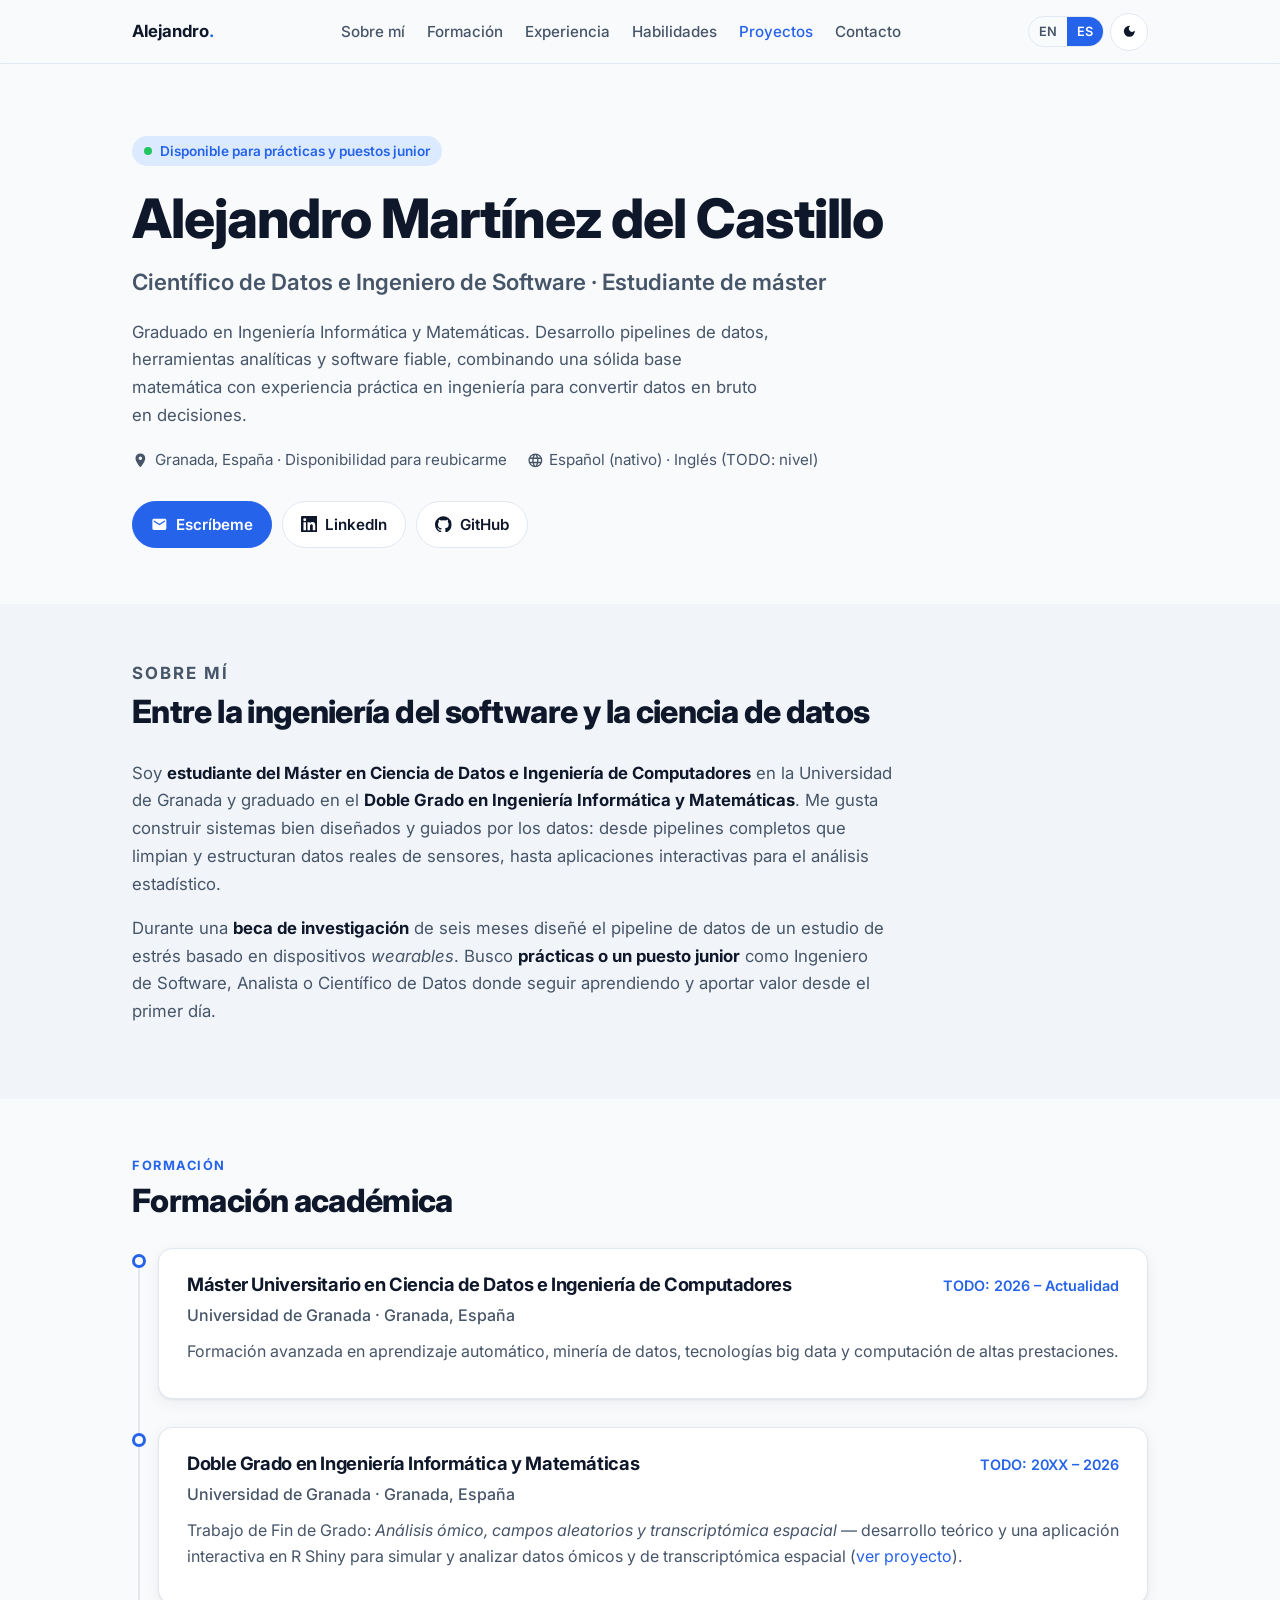
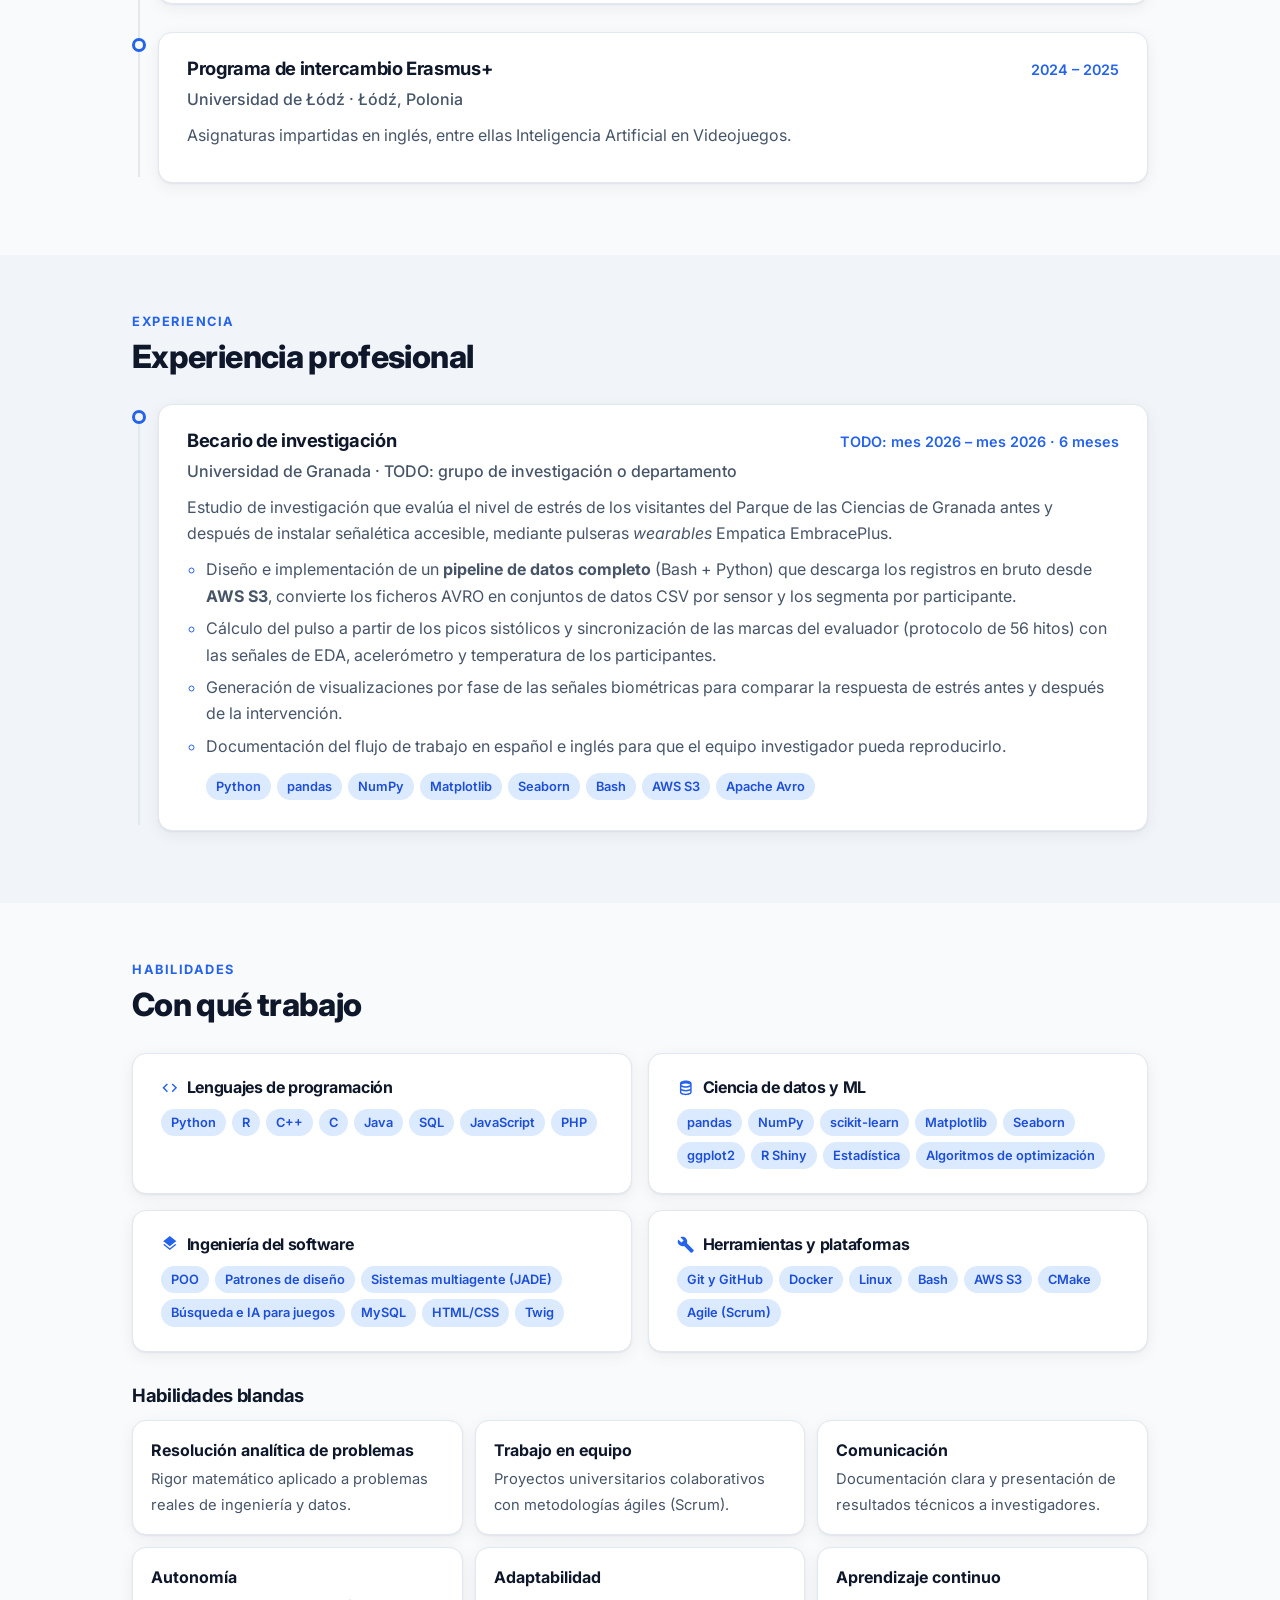
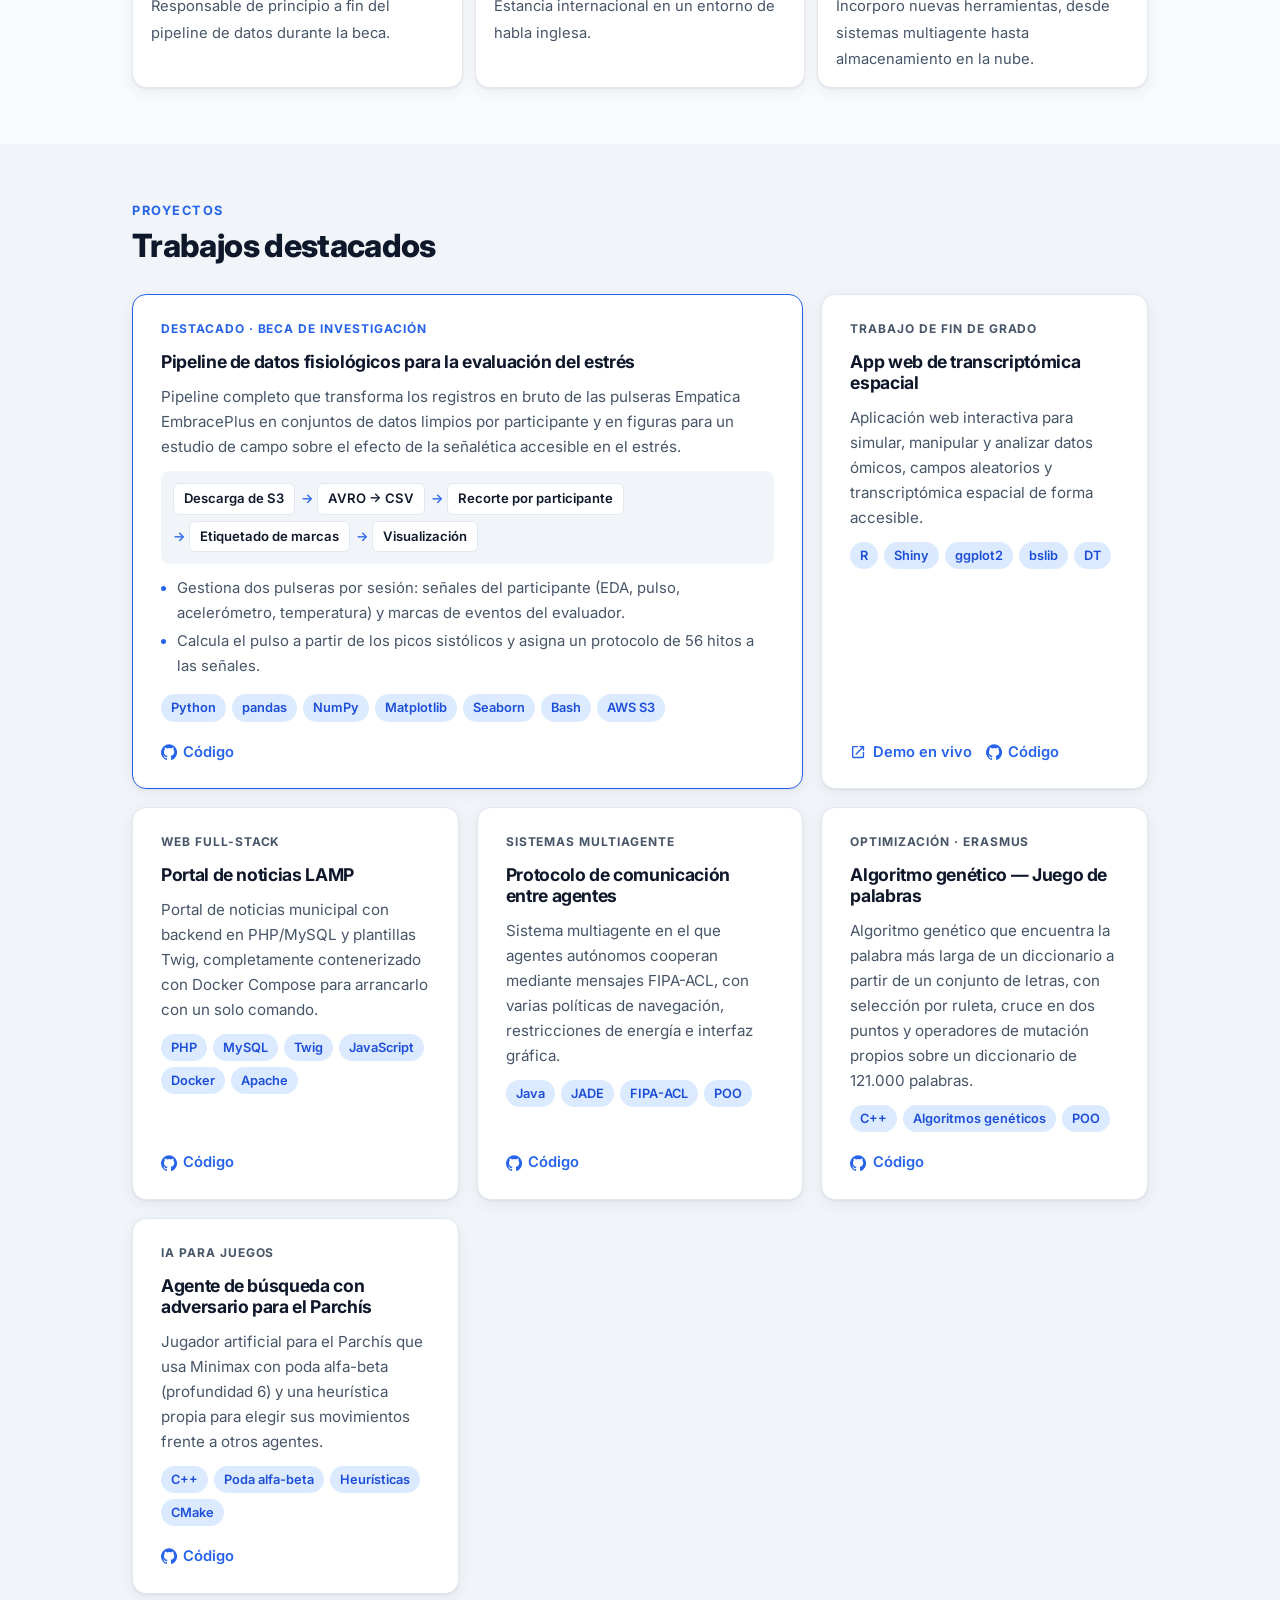
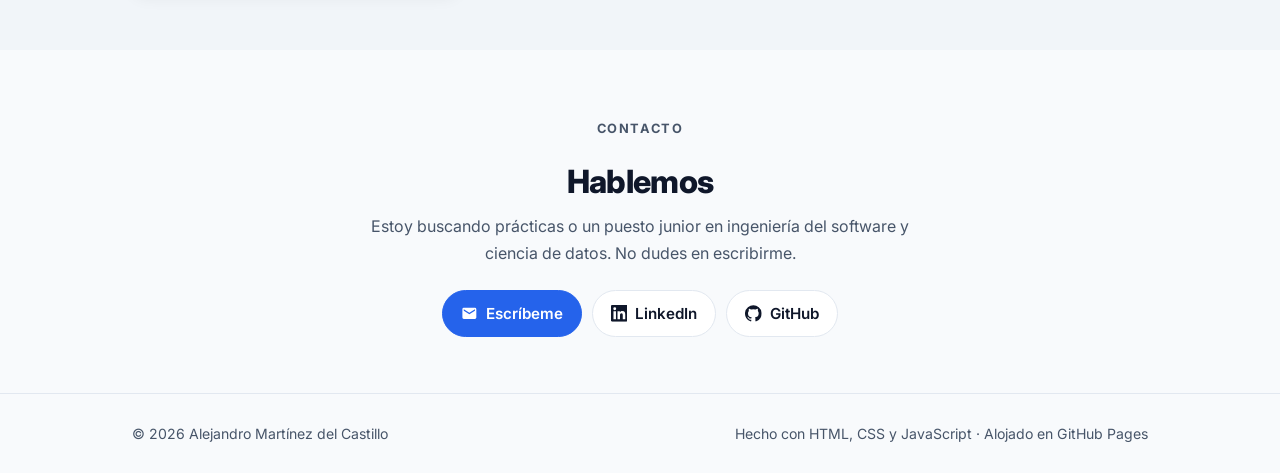
==== es/index.html @ a0b7f98a "Initial portfolio site (EN/ES) Static bilingual portfolio for GitHub Pages: hero with contact links," ====
<!doctype html>
<html lang="es">
<head>
  <meta charset="utf-8">
  <meta name="viewport" content="width=device-width, initial-scale=1">
  <title>Alejandro Martínez del Castillo — Científico de Datos e Ingeniero de Software</title>
  <meta name="description" content="Portfolio de Alejandro Martínez del Castillo, graduado en Ingeniería Informática y Matemáticas y estudiante de máster en Ciencia de Datos. Disponible para prácticas y puestos junior como Ingeniero de Software, Analista o Científico de Datos.">
  <meta name="author" content="Alejandro Martínez del Castillo">

  <link rel="canonical" href="https://alexmrtneez.github.io/es/">
  <link rel="alternate" hreflang="en" href="https://alexmrtneez.github.io/">
  <link rel="alternate" hreflang="es" href="https://alexmrtneez.github.io/es/">
  <link rel="alternate" hreflang="x-default" href="https://alexmrtneez.github.io/">

  <meta property="og:type" content="website">
  <meta property="og:url" content="https://alexmrtneez.github.io/es/">
  <meta property="og:title" content="Alejandro Martínez del Castillo — Científico de Datos e Ingeniero de Software">
  <meta property="og:description" content="Pipelines de datos, herramientas analíticas y software fiable. Disponible para prácticas y puestos junior.">
  <meta property="og:image" content="https://alexmrtneez.github.io/assets/img/og-image.png">
  <meta property="og:locale" content="es_ES">
  <meta property="og:locale:alternate" content="en_GB">
  <meta name="twitter:card" content="summary_large_image">

  <link rel="icon" href="../assets/img/favicon.svg" type="image/svg+xml">
  <link rel="preconnect" href="https://fonts.googleapis.com">
  <link rel="preconnect" href="https://fonts.gstatic.com" crossorigin>
  <link href="https://fonts.googleapis.com/css2?family=Inter:wght@400;500;600;700;800&display=swap" rel="stylesheet">
  <link rel="stylesheet" href="../assets/css/styles.css">

  <!-- Aplica el tema guardado antes del primer pintado -->
  <script>
    try { var th = localStorage.getItem("theme"); if (th === "dark" || th === "light") document.documentElement.setAttribute("data-theme", th); } catch (e) {}
  </script>
</head>
<body>
  <!-- SVG icon sprite -->
  <svg width="0" height="0" style="position:absolute" aria-hidden="true">
    <symbol id="i-mail" viewBox="0 0 24 24"><path d="M20 4H4a2 2 0 0 0-2 2v12a2 2 0 0 0 2 2h16a2 2 0 0 0 2-2V6a2 2 0 0 0-2-2Zm0 4.24-8 5-8-5V6l8 5 8-5v2.24Z"/></symbol>
    <symbol id="i-linkedin" viewBox="0 0 24 24"><path d="M20.45 20.45h-3.56v-5.57c0-1.33-.02-3.04-1.85-3.04-1.85 0-2.14 1.45-2.14 2.94v5.67H9.35V9h3.41v1.56h.05c.48-.9 1.64-1.85 3.37-1.85 3.6 0 4.27 2.37 4.27 5.46v6.28ZM5.34 7.43a2.06 2.06 0 1 1 0-4.13 2.06 2.06 0 0 1 0 4.13ZM7.12 20.45H3.56V9h3.56v11.45ZM22.22 0H1.77C.79 0 0 .77 0 1.73v20.54C0 23.23.79 24 1.77 24h20.45c.98 0 1.78-.77 1.78-1.73V1.73C24 .77 23.2 0 22.22 0Z"/></symbol>
    <symbol id="i-github" viewBox="0 0 24 24"><path d="M12 .3a12 12 0 0 0-3.8 23.38c.6.12.83-.26.83-.57L9 21.07c-3.34.72-4.04-1.61-4.04-1.61-.55-1.39-1.34-1.76-1.34-1.76-1.08-.74.09-.73.09-.73 1.2.09 1.83 1.24 1.83 1.24 1.07 1.83 2.81 1.3 3.5 1 .1-.78.42-1.31.76-1.61-2.67-.3-5.47-1.33-5.47-5.93 0-1.31.47-2.38 1.24-3.22-.14-.3-.54-1.52.1-3.18 0 0 1-.32 3.3 1.23a11.5 11.5 0 0 1 6 0c2.28-1.55 3.29-1.23 3.29-1.23.64 1.66.24 2.88.12 3.18a4.65 4.65 0 0 1 1.23 3.22c0 4.61-2.8 5.63-5.48 5.92.42.36.81 1.1.81 2.22l-.01 3.29c0 .31.2.69.82.57A12 12 0 0 0 12 .3"/></symbol>
    <symbol id="i-pin" viewBox="0 0 24 24"><path d="M12 2a7 7 0 0 0-7 7c0 5.25 7 13 7 13s7-7.75 7-13a7 7 0 0 0-7-7Zm0 9.5a2.5 2.5 0 1 1 0-5 2.5 2.5 0 0 1 0 5Z"/></symbol>
    <symbol id="i-lang" viewBox="0 0 24 24"><path d="M12 2a10 10 0 1 0 0 20 10 10 0 0 0 0-20Zm6.93 6h-2.95a15.65 15.65 0 0 0-1.38-3.56A8.03 8.03 0 0 1 18.93 8ZM12 4.04c.83 1.2 1.48 2.53 1.91 3.96h-3.82c.43-1.43 1.08-2.76 1.91-3.96ZM4.26 14a8.2 8.2 0 0 1 0-4h3.38a16.5 16.5 0 0 0 0 4H4.26Zm.81 2h2.95c.32 1.25.78 2.45 1.38 3.56A7.99 7.99 0 0 1 5.07 16Zm2.95-8H5.07a7.99 7.99 0 0 1 4.33-3.56A15.65 15.65 0 0 0 8.02 8ZM12 19.96c-.83-1.2-1.48-2.53-1.91-3.96h3.82A14.1 14.1 0 0 1 12 19.96ZM14.34 14H9.66a14.7 14.7 0 0 1 0-4h4.68a14.7 14.7 0 0 1 0 4Zm.25 5.56c.6-1.11 1.06-2.31 1.38-3.56h2.95a8.03 8.03 0 0 1-4.33 3.56ZM16.36 14a16.5 16.5 0 0 0 0-4h3.38a8.2 8.2 0 0 1 0 4h-3.38Z"/></symbol>
    <symbol id="i-code" viewBox="0 0 24 24"><path d="M9.4 16.6 4.8 12l4.6-4.6L8 6l-6 6 6 6 1.4-1.4Zm5.2 0 4.6-4.6-4.6-4.6L16 6l6 6-6 6-1.4-1.4Z"/></symbol>
    <symbol id="i-external" viewBox="0 0 24 24"><path d="M14 3v2h3.59l-9.83 9.83 1.41 1.41L19 6.41V10h2V3h-7ZM19 19H5V5h7V3H5a2 2 0 0 0-2 2v14a2 2 0 0 0 2 2h14a2 2 0 0 0 2-2v-7h-2v7Z"/></symbol>
    <symbol id="i-data" viewBox="0 0 24 24"><path d="M12 2C7.58 2 4 3.79 4 6v12c0 2.21 3.58 4 8 4s8-1.79 8-4V6c0-2.21-3.58-4-8-4Zm6 16c0 .5-2.13 2-6 2s-6-1.5-6-2v-2.23c1.61.78 3.72 1.23 6 1.23s4.39-.45 6-1.23V18Zm0-4.55c-1.3.95-3.58 1.55-6 1.55s-4.7-.6-6-1.55V10.6c1.61.79 3.72 1.4 6 1.4s4.39-.61 6-1.4v2.85ZM12 10c-3.87 0-6-1.5-6-2s2.13-2 6-2 6 1.5 6 2-2.13 2-6 2Z"/></symbol>
    <symbol id="i-layers" viewBox="0 0 24 24"><path d="m12 16.54-7.37-5.73L3 12.07l9 7 9-7-1.64-1.27L12 16.54ZM12 14l7.36-5.73L21 7l-9-7-9 7 1.63 1.27L12 14Z"/></symbol>
    <symbol id="i-tools" viewBox="0 0 24 24"><path d="m22.7 19-9.1-9.1c.9-2.3.4-5-1.5-6.9-2-2-5-2.4-7.4-1.3L9 6 6 9 1.6 4.7C.4 7.1.9 10.1 2.9 12.1c1.9 1.9 4.6 2.4 6.9 1.5l9.1 9.1c.4.4 1 .4 1.4 0l2.3-2.3c.5-.4.5-1.1.1-1.4Z"/></symbol>
    <symbol id="i-terminal" viewBox="0 0 24 24"><path d="M20 4H4a2 2 0 0 0-2 2v12a2 2 0 0 0 2 2h16a2 2 0 0 0 2-2V6a2 2 0 0 0-2-2Zm0 14H4V8h16v10ZM7.5 17l-1.41-1.41L8.67 13l-2.59-2.59L7.5 9l4 4-4 4Zm4.5 0h6v-2h-6v2Z"/></symbol>
    <symbol id="i-moon" viewBox="0 0 24 24"><path d="M12 3a9 9 0 1 0 9 9c0-.46-.04-.92-.1-1.36a5.39 5.39 0 0 1-4.4 2.26 5.4 5.4 0 0 1-3.14-9.8c-.44-.06-.9-.1-1.36-.1Z"/></symbol>
    <symbol id="i-sun" viewBox="0 0 24 24"><path d="M12 7a5 5 0 1 0 0 10 5 5 0 0 0 0-10ZM2 13h2a1 1 0 0 0 0-2H2a1 1 0 0 0 0 2Zm18 0h2a1 1 0 0 0 0-2h-2a1 1 0 0 0 0 2ZM11 2v2a1 1 0 0 0 2 0V2a1 1 0 0 0-2 0Zm0 18v2a1 1 0 0 0 2 0v-2a1 1 0 0 0-2 0ZM5.99 4.58a1 1 0 0 0-1.41 1.41l1.06 1.06a1 1 0 0 0 1.41-1.41L5.99 4.58Zm12.37 12.37a1 1 0 0 0-1.41 1.41l1.06 1.06a1 1 0 0 0 1.41-1.41l-1.06-1.06Zm1.06-10.96a1 1 0 0 0-1.41-1.41l-1.06 1.06a1 1 0 0 0 1.41 1.41l1.06-1.06ZM7.05 18.36a1 1 0 0 0-1.41-1.41l-1.06 1.06a1 1 0 0 0 1.41 1.41l1.06-1.06Z"/></symbol>
    <symbol id="i-menu" viewBox="0 0 24 24"><path d="M3 6h18v2H3V6Zm0 5h18v2H3v-2Zm0 5h18v2H3v-2Z"/></symbol>
  </svg>

  <a class="skip-link" href="#main">Saltar al contenido</a>

  <header class="nav">
    <div class="container nav__inner">
      <a class="nav__brand" href="#top">Alejandro<span>.</span></a>
      <nav aria-label="Principal">
        <ul class="nav__menu" id="nav-menu">
          <li><a href="#about">Sobre mí</a></li>
          <li><a href="#education">Formación</a></li>
          <li><a href="#experience">Experiencia</a></li>
          <li><a href="#skills">Habilidades</a></li>
          <li><a href="#projects">Proyectos</a></li>
          <li><a href="#contact">Contacto</a></li>
        </ul>
      </nav>
      <div class="nav__actions">
        <div class="lang-switch" role="group" aria-label="Idioma">
          <a href="../" hreflang="en" lang="en" data-lang-link>EN</a>
          <span aria-current="true">ES</span>
        </div>
        <button class="icon-btn" id="theme-toggle" type="button" aria-label="Cambiar modo oscuro">
          <svg class="icon icon-moon" aria-hidden="true"><use href="#i-moon"/></svg>
          <svg class="icon icon-sun" aria-hidden="true"><use href="#i-sun"/></svg>
        </button>
        <button class="icon-btn nav__toggle" id="nav-toggle" type="button" aria-controls="nav-menu" aria-expanded="false" aria-label="Abrir menú">
          <svg class="icon" aria-hidden="true"><use href="#i-menu"/></svg>
        </button>
      </div>
    </div>
  </header>

  <main id="main">
    <!-- ================= HERO ================= -->
    <section class="hero" id="top">
      <div class="container">
        <p class="hero__eyebrow">Disponible para prácticas y puestos junior</p>
        <h1>Alejandro Martínez del Castillo</h1>
        <p class="hero__title">Científico de Datos e Ingeniero de Software · Estudiante de máster</p>
        <p class="hero__lead">
          Graduado en Ingeniería Informática y Matemáticas. Desarrollo pipelines de datos, herramientas analíticas y
          software fiable, combinando una sólida base matemática con experiencia práctica en ingeniería para convertir
          datos en bruto en decisiones.
        </p>
        <div class="hero__meta">
          <span><svg class="icon" aria-hidden="true"><use href="#i-pin"/></svg> Granada, España · Disponibilidad para reubicarme</span>
          <!-- TODO: ajustar niveles de idioma (p. ej. inglés C1) -->
          <span><svg class="icon" aria-hidden="true"><use href="#i-lang"/></svg> Español (nativo) · Inglés (TODO: nivel)</span>
        </div>
        <div class="btn-row">
          <!-- TODO: sustituir por tu email -->
          <a class="btn btn--primary" href="mailto:TODO@example.com">
            <svg class="icon" aria-hidden="true"><use href="#i-mail"/></svg> Escríbeme
          </a>
          <!-- TODO: sustituir por la URL de tu LinkedIn -->
          <a class="btn" href="https://www.linkedin.com/in/TODO" target="_blank" rel="noopener">
            <svg class="icon" aria-hidden="true"><use href="#i-linkedin"/></svg> LinkedIn
          </a>
          <a class="btn" href="https://github.com/alexmrtneez" target="_blank" rel="noopener">
            <svg class="icon" aria-hidden="true"><use href="#i-github"/></svg> GitHub
          </a>
        </div>
      </div>
    </section>

    <!-- ================= SOBRE MÍ ================= -->
    <section class="section section--alt about" id="about">
      <div class="container">
        <div class="section__head">
          <p class="section__kicker">Sobre mí</p>
          <h2>Entre la ingeniería del software y la ciencia de datos</h2>
        </div>
        <p>
          Soy <strong>estudiante del Máster en Ciencia de Datos e Ingeniería de Computadores</strong> en la Universidad de Granada
          y graduado en el <strong>Doble Grado en Ingeniería Informática y Matemáticas</strong>. Me gusta construir sistemas bien
          diseñados y guiados por los datos: desde pipelines completos que limpian y estructuran datos reales de sensores,
          hasta aplicaciones interactivas para el análisis estadístico.
        </p>
        <p>
          Durante una <strong>beca de investigación</strong> de seis meses diseñé el pipeline de datos de un estudio de estrés basado
          en dispositivos <em>wearables</em>. Busco <strong>prácticas o un puesto junior</strong> como Ingeniero de Software, Analista
          o Científico de Datos donde seguir aprendiendo y aportar valor desde el primer día.
        </p>
      </div>
    </section>

    <!-- ================= FORMACIÓN ================= -->
    <section class="section" id="education">
      <div class="container">
        <div class="section__head">
          <p class="section__kicker">Formación</p>
          <h2>Formación académica</h2>
        </div>
        <ol class="timeline">
          <li class="timeline__item">
            <article class="card entry">
              <div class="entry__top">
                <h3>Máster Universitario en Ciencia de Datos e Ingeniería de Computadores</h3>
                <span class="entry__date">TODO: 2026 – Actualidad</span>
              </div>
              <p class="entry__org">Universidad de Granada · Granada, España</p>
              <!-- TODO: opcional — asignaturas clave, p. ej. Aprendizaje Automático, Big Data, Deep Learning -->
              <p>Formación avanzada en aprendizaje automático, minería de datos, tecnologías big data y computación de altas prestaciones.</p>
            </article>
          </li>
          <li class="timeline__item">
            <article class="card entry">
              <div class="entry__top">
                <h3>Doble Grado en Ingeniería Informática y Matemáticas</h3>
                <span class="entry__date">TODO: 20XX – 2026</span>
              </div>
              <p class="entry__org">Universidad de Granada · Granada, España</p>
              <p>
                Trabajo de Fin de Grado: <em>Análisis ómico, campos aleatorios y transcriptómica espacial</em> — desarrollo teórico y
                una aplicación interactiva en R Shiny para simular y analizar datos ómicos y de transcriptómica espacial
                (<a href="#projects">ver proyecto</a>).
              </p>
              <!-- TODO: opcional — nota media, matrículas de honor, nota del TFG -->
            </article>
          </li>
          <li class="timeline__item">
            <article class="card entry">
              <div class="entry__top">
                <h3>Programa de intercambio Erasmus+</h3>
                <span class="entry__date">2024 – 2025</span>
              </div>
              <p class="entry__org">Universidad de Łódź · Łódź, Polonia</p>
              <p>Asignaturas impartidas en inglés, entre ellas Inteligencia Artificial en Videojuegos. <!-- TODO: confirmar detalles --></p>
            </article>
          </li>
        </ol>
      </div>
    </section>

    <!-- ================= EXPERIENCIA ================= -->
    <section class="section section--alt" id="experience">
      <div class="container">
        <div class="section__head">
          <p class="section__kicker">Experiencia</p>
          <h2>Experiencia profesional</h2>
        </div>
        <ol class="timeline">
          <li class="timeline__item">
            <article class="card entry">
              <div class="entry__top">
                <h3>Becario de investigación</h3>
                <span class="entry__date">TODO: mes 2026 – mes 2026 · 6 meses</span>
              </div>
              <!-- TODO: grupo de investigación / departamento y tutor (opcional) -->
              <p class="entry__org">Universidad de Granada · TODO: grupo de investigación o departamento</p>
              <p>
                Estudio de investigación que evalúa el nivel de estrés de los visitantes del Parque de las Ciencias de Granada antes y
                después de instalar señalética accesible, mediante pulseras <em>wearables</em> Empatica EmbracePlus.
              </p>
              <ul>
                <li>Diseño e implementación de un <strong>pipeline de datos completo</strong> (Bash + Python) que descarga los registros en bruto desde <strong>AWS S3</strong>, convierte los ficheros AVRO en conjuntos de datos CSV por sensor y los segmenta por participante.</li>
                <li>Cálculo del pulso a partir de los picos sistólicos y sincronización de las marcas del evaluador (protocolo de 56 hitos) con las señales de EDA, acelerómetro y temperatura de los participantes.</li>
                <li>Generación de visualizaciones por fase de las señales biométricas para comparar la respuesta de estrés antes y después de la intervención.</li>
                <li>Documentación del flujo de trabajo en español e inglés para que el equipo investigador pueda reproducirlo.</li>
                <!-- TODO: añadir resultados medibles (p. ej. nº de participantes/sesiones procesadas, tiempo ahorrado, publicaciones) -->
              </ul>
              <ul class="tags" aria-label="Tecnologías">
                <li class="tag">Python</li><li class="tag">pandas</li><li class="tag">NumPy</li><li class="tag">Matplotlib</li>
                <li class="tag">Seaborn</li><li class="tag">Bash</li><li class="tag">AWS S3</li><li class="tag">Apache Avro</li>
              </ul>
            </article>
          </li>
        </ol>
      </div>
    </section>

    <!-- ================= HABILIDADES ================= -->
    <section class="section" id="skills">
      <div class="container">
        <div class="section__head">
          <p class="section__kicker">Habilidades</p>
          <h2>Con qué trabajo</h2>
        </div>
        <div class="skills-grid">
          <div class="card">
            <h3><svg class="icon" aria-hidden="true"><use href="#i-code"/></svg> Lenguajes de programación</h3>
            <ul class="tags">
              <li class="tag">Python</li><li class="tag">R</li><li class="tag">C++</li><li class="tag">C</li>
              <li class="tag">Java</li><li class="tag">SQL</li><li class="tag">JavaScript</li><li class="tag">PHP</li>
            </ul>
          </div>
          <div class="card">
            <h3><svg class="icon" aria-hidden="true"><use href="#i-data"/></svg> Ciencia de datos y ML</h3>
            <ul class="tags">
              <li class="tag">pandas</li><li class="tag">NumPy</li><li class="tag">scikit-learn</li><li class="tag">Matplotlib</li>
              <li class="tag">Seaborn</li><li class="tag">ggplot2</li><li class="tag">R Shiny</li><li class="tag">Estadística</li>
              <li class="tag">Algoritmos de optimización</li>
            </ul>
          </div>
          <div class="card">
            <h3><svg class="icon" aria-hidden="true"><use href="#i-layers"/></svg> Ingeniería del software</h3>
            <ul class="tags">
              <li class="tag">POO</li><li class="tag">Patrones de diseño</li><li class="tag">Sistemas multiagente (JADE)</li>
              <li class="tag">Búsqueda e IA para juegos</li><li class="tag">MySQL</li><li class="tag">HTML/CSS</li><li class="tag">Twig</li>
            </ul>
          </div>
          <div class="card">
            <h3><svg class="icon" aria-hidden="true"><use href="#i-tools"/></svg> Herramientas y plataformas</h3>
            <ul class="tags">
              <li class="tag">Git y GitHub</li><li class="tag">Docker</li><li class="tag">Linux</li><li class="tag">Bash</li>
              <li class="tag">AWS S3</li><li class="tag">CMake</li><li class="tag">Agile (Scrum)</li>
            </ul>
          </div>
        </div>

        <h3 class="skills-sub">Habilidades blandas</h3>
        <!-- TODO: revisar y adaptar a lo que mejor te describa -->
        <ul class="soft-list">
          <li class="card"><strong>Resolución analítica de problemas</strong><span>Rigor matemático aplicado a problemas reales de ingeniería y datos.</span></li>
          <li class="card"><strong>Trabajo en equipo</strong><span>Proyectos universitarios colaborativos con metodologías ágiles (Scrum).</span></li>
          <li class="card"><strong>Comunicación</strong><span>Documentación clara y presentación de resultados técnicos a investigadores.</span></li>
          <li class="card"><strong>Autonomía</strong><span>Responsable de principio a fin del pipeline de datos durante la beca.</span></li>
          <li class="card"><strong>Adaptabilidad</strong><span>Estancia internacional en un entorno de habla inglesa.</span></li>
          <li class="card"><strong>Aprendizaje continuo</strong><span>Incorporo nuevas herramientas, desde sistemas multiagente hasta almacenamiento en la nube.</span></li>
        </ul>
      </div>
    </section>

    <!-- ================= PROYECTOS ================= -->
    <section class="section section--alt" id="projects">
      <div class="container">
        <div class="section__head">
          <p class="section__kicker">Proyectos</p>
          <h2>Trabajos destacados</h2>
        </div>
        <div class="projects-grid">

          <article class="card project project--featured">
            <span class="project__label">Destacado · Beca de investigación</span>
            <h3>Pipeline de datos fisiológicos para la evaluación del estrés</h3>
            <p>
              Pipeline completo que transforma los registros en bruto de las pulseras Empatica EmbracePlus en conjuntos de datos
              limpios por participante y en figuras para un estudio de campo sobre el efecto de la señalética accesible en el estrés.
            </p>
            <ol class="pipeline" aria-label="Etapas del pipeline">
              <li>Descarga de S3</li><li>AVRO → CSV</li><li>Recorte por participante</li><li>Etiquetado de marcas</li><li>Visualización</li>
            </ol>
            <ul class="project__points">
              <li>Gestiona dos pulseras por sesión: señales del participante (EDA, pulso, acelerómetro, temperatura) y marcas de eventos del evaluador.</li>
              <li>Calcula el pulso a partir de los picos sistólicos y asigna un protocolo de 56 hitos a las señales.</li>
            </ul>
            <ul class="tags" aria-label="Tecnologías">
              <li class="tag">Python</li><li class="tag">pandas</li><li class="tag">NumPy</li><li class="tag">Matplotlib</li><li class="tag">Seaborn</li><li class="tag">Bash</li><li class="tag">AWS S3</li>
            </ul>
            <div class="project__links">
              <a href="https://github.com/alexmrtneez/empaticaDataManipulation" target="_blank" rel="noopener"><svg class="icon" aria-hidden="true"><use href="#i-github"/></svg> Código</a>
            </div>
          </article>

          <article class="card project">
            <span class="project__label">Trabajo de Fin de Grado</span>
            <h3>App web de transcriptómica espacial</h3>
            <p>Aplicación web interactiva para simular, manipular y analizar datos ómicos, campos aleatorios y transcriptómica espacial de forma accesible.</p>
            <ul class="tags" aria-label="Tecnologías">
              <li class="tag">R</li><li class="tag">Shiny</li><li class="tag">ggplot2</li><li class="tag">bslib</li><li class="tag">DT</li>
            </ul>
            <div class="project__links">
              <a href="https://alejandromtnez.shinyapps.io/tfg-app2526/" target="_blank" rel="noopener"><svg class="icon" aria-hidden="true"><use href="#i-external"/></svg> Demo en vivo</a>
              <a href="https://github.com/alexmrtneez/tfg-spatial-transcriptomics-app" target="_blank" rel="noopener"><svg class="icon" aria-hidden="true"><use href="#i-github"/></svg> Código</a>
            </div>
          </article>

          <article class="card project">
            <span class="project__label">Web full-stack</span>
            <h3>Portal de noticias LAMP</h3>
            <p>Portal de noticias municipal con backend en PHP/MySQL y plantillas Twig, completamente contenerizado con Docker Compose para arrancarlo con un solo comando.</p>
            <ul class="tags" aria-label="Tecnologías">
              <li class="tag">PHP</li><li class="tag">MySQL</li><li class="tag">Twig</li><li class="tag">JavaScript</li><li class="tag">Docker</li><li class="tag">Apache</li>
            </ul>
            <div class="project__links">
              <a href="https://github.com/alexmrtneez/lamp-web-site" target="_blank" rel="noopener"><svg class="icon" aria-hidden="true"><use href="#i-github"/></svg> Código</a>
            </div>
          </article>

          <article class="card project">
            <span class="project__label">Sistemas multiagente</span>
            <h3>Protocolo de comunicación entre agentes</h3>
            <p>Sistema multiagente en el que agentes autónomos cooperan mediante mensajes FIPA-ACL, con varias políticas de navegación, restricciones de energía e interfaz gráfica.</p>
            <ul class="tags" aria-label="Tecnologías">
              <li class="tag">Java</li><li class="tag">JADE</li><li class="tag">FIPA-ACL</li><li class="tag">POO</li>
            </ul>
            <div class="project__links">
              <a href="https://github.com/alexmrtneez/P3-DBA" target="_blank" rel="noopener"><svg class="icon" aria-hidden="true"><use href="#i-github"/></svg> Código</a>
            </div>
          </article>

          <article class="card project">
            <span class="project__label">Optimización · Erasmus</span>
            <h3>Algoritmo genético — Juego de palabras</h3>
            <p>Algoritmo genético que encuentra la palabra más larga de un diccionario a partir de un conjunto de letras, con selección por ruleta, cruce en dos puntos y operadores de mutación propios sobre un diccionario de 121.000 palabras.</p>
            <ul class="tags" aria-label="Tecnologías">
              <li class="tag">C++</li><li class="tag">Algoritmos genéticos</li><li class="tag">POO</li>
            </ul>
            <div class="project__links">
              <a href="https://github.com/alexmrtneez/Genetic-algorithm" target="_blank" rel="noopener"><svg class="icon" aria-hidden="true"><use href="#i-github"/></svg> Código</a>
            </div>
          </article>

          <article class="card project">
            <span class="project__label">IA para juegos</span>
            <h3>Agente de búsqueda con adversario para el Parchís</h3>
            <p>Jugador artificial para el Parchís que usa Minimax con poda alfa-beta (profundidad 6) y una heurística propia para elegir sus movimientos frente a otros agentes.</p>
            <ul class="tags" aria-label="Tecnologías">
              <li class="tag">C++</li><li class="tag">Poda alfa-beta</li><li class="tag">Heurísticas</li><li class="tag">CMake</li>
            </ul>
            <div class="project__links">
              <a href="https://github.com/alexmrtneez/busqueda-adversario" target="_blank" rel="noopener"><svg class="icon" aria-hidden="true"><use href="#i-github"/></svg> Código</a>
            </div>
          </article>

        </div>
      </div>
    </section>

    <!-- ================= CONTACTO ================= -->
    <section class="section contact" id="contact">
      <div class="container">
        <p class="section__kicker">Contacto</p>
        <h2>Hablemos</h2>
        <p>Estoy buscando prácticas o un puesto junior en ingeniería del software y ciencia de datos. No dudes en escribirme.</p>
        <div class="btn-row">
          <a class="btn btn--primary" href="mailto:TODO@example.com"><svg class="icon" aria-hidden="true"><use href="#i-mail"/></svg> Escríbeme</a>
          <a class="btn" href="https://www.linkedin.com/in/TODO" target="_blank" rel="noopener"><svg class="icon" aria-hidden="true"><use href="#i-linkedin"/></svg> LinkedIn</a>
          <a class="btn" href="https://github.com/alexmrtneez" target="_blank" rel="noopener"><svg class="icon" aria-hidden="true"><use href="#i-github"/></svg> GitHub</a>
        </div>
      </div>
    </section>
  </main>

  <footer class="footer">
    <div class="container footer__inner">
      <span>© <span id="year">2026</span> Alejandro Martínez del Castillo</span>
      <span>Hecho con HTML, CSS y JavaScript · Alojado en GitHub Pages</span>
    </div>
  </footer>

  <script src="../assets/js/main.js" defer></script>
</body>
</html>
---- assets/css/styles.css ----
/* ==========================================================================
   Portfolio — Alejandro Martínez del Castillo
   Plain CSS, mobile-first. Colors are tokens on :root (light) and
   redefined for dark mode (system preference or manual toggle).
   ========================================================================== */

:root {
  --bg: #f8fafc;
  --surface: #ffffff;
  --surface-2: #f1f5f9;
  --text: #0f172a;
  --text-muted: #475569;
  --border: #e2e8f0;
  --accent: #2563eb;
  --accent-strong: #1d4ed8;
  --accent-soft: #dbeafe;
  --accent-contrast: #ffffff;
  --shadow: 0 1px 2px rgba(15, 23, 42, 0.06), 0 4px 16px rgba(15, 23, 42, 0.06);

  --radius: 14px;
  --radius-sm: 8px;
  --maxw: 1080px;
  --nav-h: 64px;
  --font: "Inter", system-ui, -apple-system, "Segoe UI", Roboto, sans-serif;
  color-scheme: light;
}

@media (prefers-color-scheme: dark) {
  :root:not([data-theme="light"]) {
    --bg: #0b1120;
    --surface: #111a2e;
    --surface-2: #17223a;
    --text: #e2e8f0;
    --text-muted: #94a3b8;
    --border: #1f2c46;
    --accent: #60a5fa;
    --accent-strong: #93c5fd;
    --accent-soft: #172554;
    --accent-contrast: #0b1120;
    --shadow: 0 1px 2px rgba(0, 0, 0, 0.3), 0 4px 16px rgba(0, 0, 0, 0.25);
    color-scheme: dark;
  }
}

:root[data-theme="dark"] {
  --bg: #0b1120;
  --surface: #111a2e;
  --surface-2: #17223a;
  --text: #e2e8f0;
  --text-muted: #94a3b8;
  --border: #1f2c46;
  --accent: #60a5fa;
  --accent-strong: #93c5fd;
  --accent-soft: #172554;
  --accent-contrast: #0b1120;
  --shadow: 0 1px 2px rgba(0, 0, 0, 0.3), 0 4px 16px rgba(0, 0, 0, 0.25);
  color-scheme: dark;
}

/* ---------- Base ---------- */
*,
*::before,
*::after { box-sizing: border-box; }

html { scroll-behavior: smooth; scroll-padding-top: calc(var(--nav-h) + 12px); }

body {
  margin: 0;
  font-family: var(--font);
  font-size: 1rem;
  line-height: 1.65;
  color: var(--text);
  background: var(--bg);
  -webkit-font-smoothing: antialiased;
  overflow-x: hidden;
}

img, svg { display: block; max-width: 100%; }
a { color: var(--accent); text-decoration: none; }
a:hover { text-decoration: underline; }
:focus-visible { outline: 3px solid var(--accent); outline-offset: 3px; border-radius: 4px; }

h1, h2, h3 { line-height: 1.2; margin: 0; letter-spacing: -0.02em; }
p { margin: 0 0 1em; }
ul { margin: 0; padding: 0; }

.container { width: 100%; max-width: var(--maxw); margin: 0 auto; padding: 0 16px; }
@media (min-width: 768px) { .container { padding: 0 32px; } }

.skip-link {
  position: absolute; left: 16px; top: -48px; z-index: 100;
  background: var(--accent); color: var(--accent-contrast);
  padding: 8px 14px; border-radius: var(--radius-sm);
}
.skip-link:focus { top: 12px; }

.icon { width: 1.1em; height: 1.1em; flex: none; fill: currentColor; }

/* ---------- Nav ---------- */
.nav {
  position: sticky; top: 0; z-index: 50;
  height: var(--nav-h);
  background: color-mix(in srgb, var(--bg) 85%, transparent);
  backdrop-filter: saturate(180%) blur(10px);
  -webkit-backdrop-filter: saturate(180%) blur(10px);
  border-bottom: 1px solid var(--border);
}
.nav__inner { display: flex; align-items: center; justify-content: space-between; height: 100%; gap: 12px; }
.nav__brand { font-weight: 700; color: var(--text); font-size: 1.05rem; white-space: nowrap; }
.nav__brand:hover { text-decoration: none; }
.nav__brand span { color: var(--accent); }

.nav__menu {
  display: none;
  list-style: none;
  position: absolute; top: var(--nav-h); left: 0; right: 0;
  flex-direction: column;
  background: var(--surface);
  border-bottom: 1px solid var(--border);
  padding: 8px 16px 16px;
  box-shadow: var(--shadow);
}
.nav__menu.is-open { display: flex; }
.nav__menu a {
  display: block; padding: 10px 4px;
  color: var(--text-muted); font-weight: 500; font-size: 0.95rem;
}
.nav__menu a:hover, .nav__menu a.is-active { color: var(--accent); text-decoration: none; }

.nav__actions { display: flex; align-items: center; gap: 6px; }

.lang-switch {
  display: inline-flex; border: 1px solid var(--border); border-radius: 999px; overflow: hidden;
  font-size: 0.8rem; font-weight: 600;
}
.lang-switch a, .lang-switch span { padding: 4px 10px; color: var(--text-muted); }
.lang-switch a:hover { text-decoration: none; color: var(--accent); }
.lang-switch [aria-current="true"] { background: var(--accent); color: var(--accent-contrast); }

.icon-btn {
  display: inline-grid; place-items: center;
  width: 38px; height: 38px;
  border: 1px solid var(--border); border-radius: 999px;
  background: var(--surface); color: var(--text);
  cursor: pointer;
}
.icon-btn:hover { border-color: var(--accent); color: var(--accent); }
.icon-sun { display: none; }
:root[data-theme="dark"] .icon-sun { display: block; }
:root[data-theme="dark"] .icon-moon { display: none; }
@media (prefers-color-scheme: dark) {
  :root:not([data-theme="light"]) .icon-sun { display: block; }
  :root:not([data-theme="light"]) .icon-moon { display: none; }
}

@media (min-width: 900px) {
  .nav__toggle { display: none; }
  .nav__menu {
    display: flex; position: static; flex-direction: row; gap: 22px;
    background: none; border: 0; padding: 0; box-shadow: none;
  }
  .nav__menu a { padding: 0; }
}

/* ---------- Hero ---------- */
.hero { padding: 72px 0 56px; }
.hero__eyebrow {
  display: inline-flex; align-items: center; gap: 8px;
  font-size: 0.85rem; font-weight: 600; color: var(--accent);
  background: var(--accent-soft); padding: 4px 12px; border-radius: 999px; margin-bottom: 20px;
}
.hero__eyebrow::before {
  content: ""; width: 8px; height: 8px; border-radius: 50%; background: #22c55e;
}
.hero h1 { font-size: clamp(2.1rem, 6vw, 3.4rem); font-weight: 800; margin-bottom: 12px; }
.hero__title { font-size: clamp(1.1rem, 2.6vw, 1.4rem); font-weight: 600; color: var(--text-muted); margin-bottom: 18px; }
.hero__lead { max-width: 640px; font-size: 1.05rem; color: var(--text-muted); }
.hero__meta { display: flex; flex-wrap: wrap; gap: 8px 20px; margin: 18px 0 28px; color: var(--text-muted); font-size: 0.95rem; }
.hero__meta span { display: inline-flex; align-items: center; gap: 6px; }

.btn-row { display: flex; flex-wrap: wrap; gap: 10px; }
.btn {
  display: inline-flex; align-items: center; gap: 8px;
  padding: 10px 18px; border-radius: 999px;
  font-weight: 600; font-size: 0.95rem;
  border: 1px solid var(--border); background: var(--surface); color: var(--text);
  transition: border-color .15s, color .15s, background .15s;
}
.btn:hover { text-decoration: none; border-color: var(--accent); color: var(--accent); }
.btn--primary { background: var(--accent); border-color: var(--accent); color: var(--accent-contrast); }
.btn--primary:hover { background: var(--accent-strong); border-color: var(--accent-strong); color: var(--accent-contrast); }

/* ---------- Sections ---------- */
.section { padding: 56px 0; }
.section--alt { background: var(--surface-2); }
.section__head { margin-bottom: 28px; }
.section__kicker { font-size: 0.8rem; font-weight: 700; letter-spacing: .12em; text-transform: uppercase; color: var(--accent); margin-bottom: 6px; }
.section h2 { font-size: clamp(1.6rem, 3.5vw, 2rem); font-weight: 800; }

.about p { max-width: 760px; font-size: 1.05rem; color: var(--text-muted); }
.about strong { color: var(--text); }

/* ---------- Timeline (education / experience) ---------- */
.timeline { list-style: none; position: relative; padding-left: 26px; }
.timeline::before {
  content: ""; position: absolute; left: 6px; top: 6px; bottom: 6px;
  width: 2px; background: var(--border);
}
.timeline__item { position: relative; padding-bottom: 28px; }
.timeline__item:last-child { padding-bottom: 0; }
.timeline__item::before {
  content: ""; position: absolute; left: -26px; top: 6px;
  width: 14px; height: 14px; border-radius: 50%;
  background: var(--bg); border: 3px solid var(--accent);
}
.section--alt .timeline__item::before { background: var(--surface-2); }

.card {
  background: var(--surface); border: 1px solid var(--border); border-radius: var(--radius);
  padding: 20px; box-shadow: var(--shadow);
}
@media (min-width: 768px) { .card { padding: 24px 28px; } }

.entry__top { display: flex; flex-wrap: wrap; justify-content: space-between; gap: 4px 16px; align-items: baseline; }
.entry h3 { font-size: 1.15rem; font-weight: 700; }
.entry__date { font-size: 0.9rem; font-weight: 600; color: var(--accent); white-space: nowrap; }
.entry__org { color: var(--text-muted); font-weight: 500; margin: 4px 0 10px; }
.entry p { color: var(--text-muted); margin-bottom: 0.6em; }
.entry ul { padding-left: 1.2em; color: var(--text-muted); }
.entry li { margin-bottom: 6px; }
.entry li::marker { color: var(--accent); }
.entry .tags { margin-top: 14px; }

/* ---------- Tags / chips ---------- */
.tags { display: flex; flex-wrap: wrap; gap: 6px; list-style: none; padding: 0; }
.tag {
  font-size: 0.8rem; font-weight: 600;
  padding: 3px 10px; border-radius: 999px;
  background: var(--accent-soft); color: var(--accent-strong);
}
:root[data-theme="dark"] .tag { color: var(--accent-strong); }

/* ---------- Skills ---------- */
.skills-grid { display: grid; gap: 16px; grid-template-columns: 1fr; }
@media (min-width: 640px) { .skills-grid { grid-template-columns: repeat(2, 1fr); } }
.skills-grid h3 { font-size: 1rem; font-weight: 700; margin-bottom: 12px; display: flex; align-items: center; gap: 8px; }
.skills-grid h3 .icon { color: var(--accent); }
.skills-sub { font-size: 1.15rem; font-weight: 700; margin: 32px 0 14px; }
.soft-list { display: grid; gap: 12px; grid-template-columns: 1fr; list-style: none; }
@media (min-width: 640px) { .soft-list { grid-template-columns: repeat(2, 1fr); } }
@media (min-width: 960px) { .soft-list { grid-template-columns: repeat(3, 1fr); } }
.soft-list li { padding: 16px 18px; }
.soft-list strong { display: block; margin-bottom: 2px; }
.soft-list span { color: var(--text-muted); font-size: 0.92rem; }

/* ---------- Projects ---------- */
.projects-grid { display: grid; gap: 18px; grid-template-columns: 1fr; }
@media (min-width: 720px) { .projects-grid { grid-template-columns: repeat(2, 1fr); } }
@media (min-width: 1000px) { .projects-grid { grid-template-columns: repeat(3, 1fr); } }

.project { display: flex; flex-direction: column; gap: 12px; transition: transform .15s, border-color .15s; }
.project:hover { transform: translateY(-2px); border-color: var(--accent); }
.project__label { font-size: 0.75rem; font-weight: 700; letter-spacing: .08em; text-transform: uppercase; color: var(--text-muted); }
.project h3 { font-size: 1.1rem; font-weight: 700; }
.project p { color: var(--text-muted); font-size: 0.95rem; margin: 0; }
.project ul.project__points { padding-left: 1.1em; color: var(--text-muted); font-size: 0.93rem; }
.project ul.project__points li { margin-bottom: 4px; }
.project ul.project__points li::marker { color: var(--accent); }
.project__links { display: flex; flex-wrap: wrap; gap: 14px; margin-top: auto; padding-top: 6px; font-weight: 600; font-size: 0.92rem; }
.project__links a { display: inline-flex; align-items: center; gap: 6px; }

.project--featured { border-color: var(--accent); }
@media (min-width: 720px) { .project--featured { grid-column: span 2; } }
.project--featured .project__label { color: var(--accent); }

.pipeline {
  display: flex; flex-wrap: wrap; align-items: center; gap: 6px;
  list-style: none; padding: 12px; margin: 0;
  background: var(--surface-2); border-radius: var(--radius-sm);
  font-size: 0.82rem; font-weight: 600;
}
.pipeline li { position: relative; padding: 4px 10px; background: var(--surface); border: 1px solid var(--border); border-radius: 6px; }
.pipeline li + li { margin-left: 16px; }
.pipeline li + li::before { content: "→"; position: absolute; left: -17px; color: var(--accent); }

/* ---------- Contact / footer ---------- */
.contact { text-align: center; }
.contact p { max-width: 560px; margin: 12px auto 24px; color: var(--text-muted); }
.contact .btn-row { justify-content: center; }

.footer { padding: 28px 0; border-top: 1px solid var(--border); color: var(--text-muted); font-size: 0.88rem; }
.footer__inner { display: flex; flex-wrap: wrap; justify-content: space-between; gap: 8px; }

/* ---------- Motion ---------- */
@media (prefers-reduced-motion: reduce) {
  html { scroll-behavior: auto; }
  * { transition: none !important; animation: none !important; }
  .project:hover { transform: none; }
}
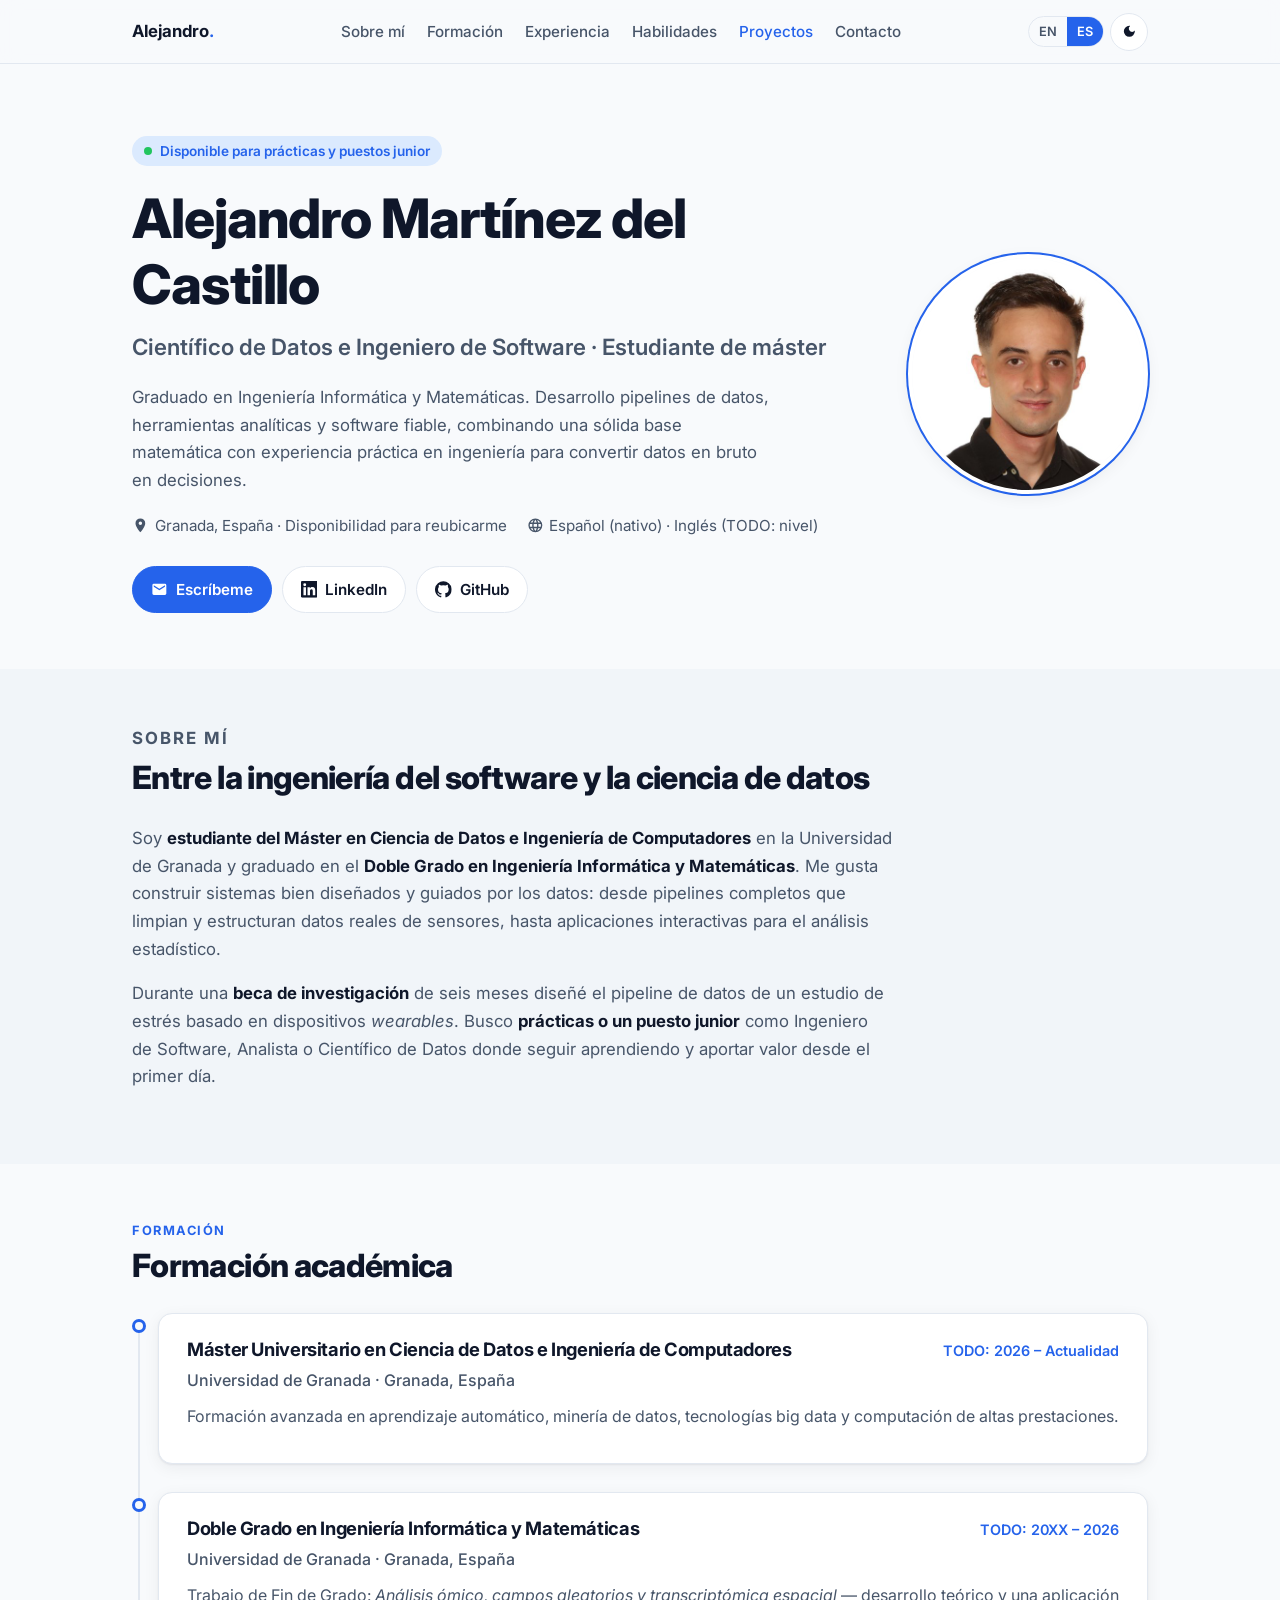
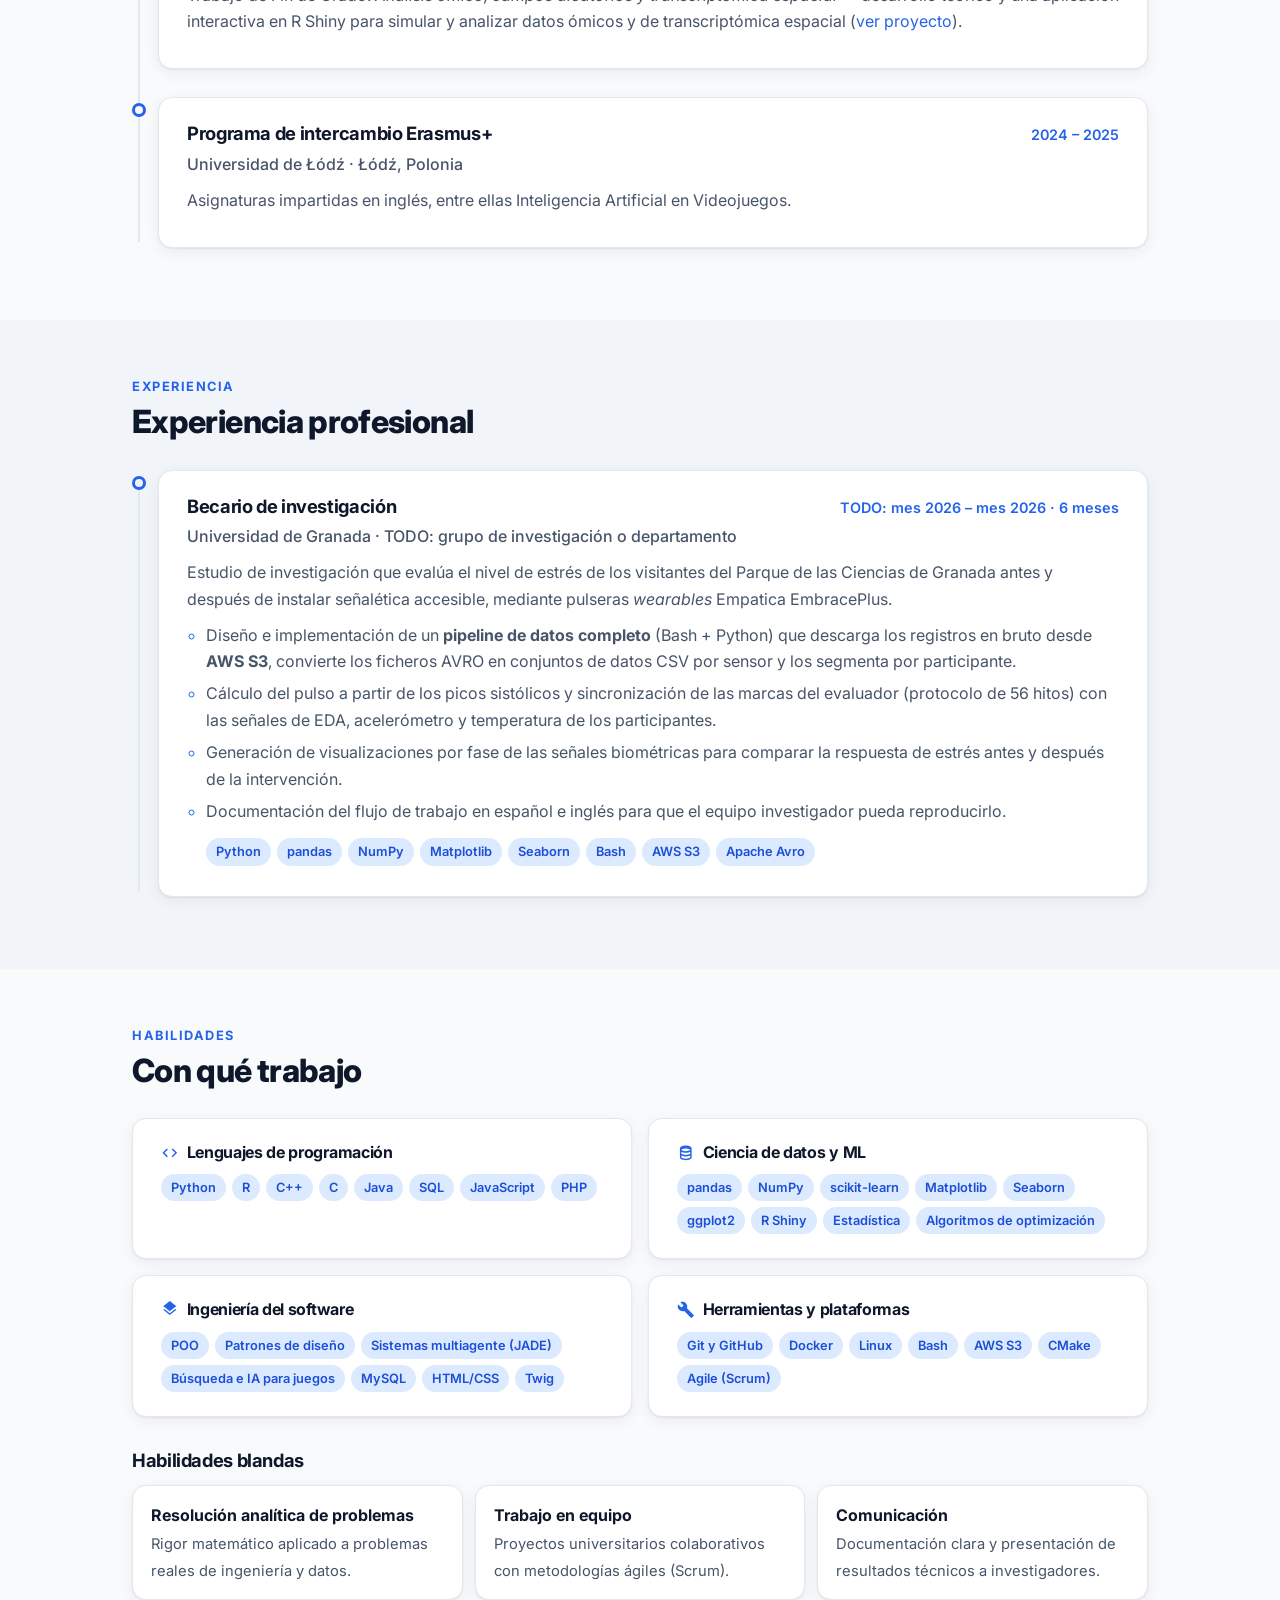
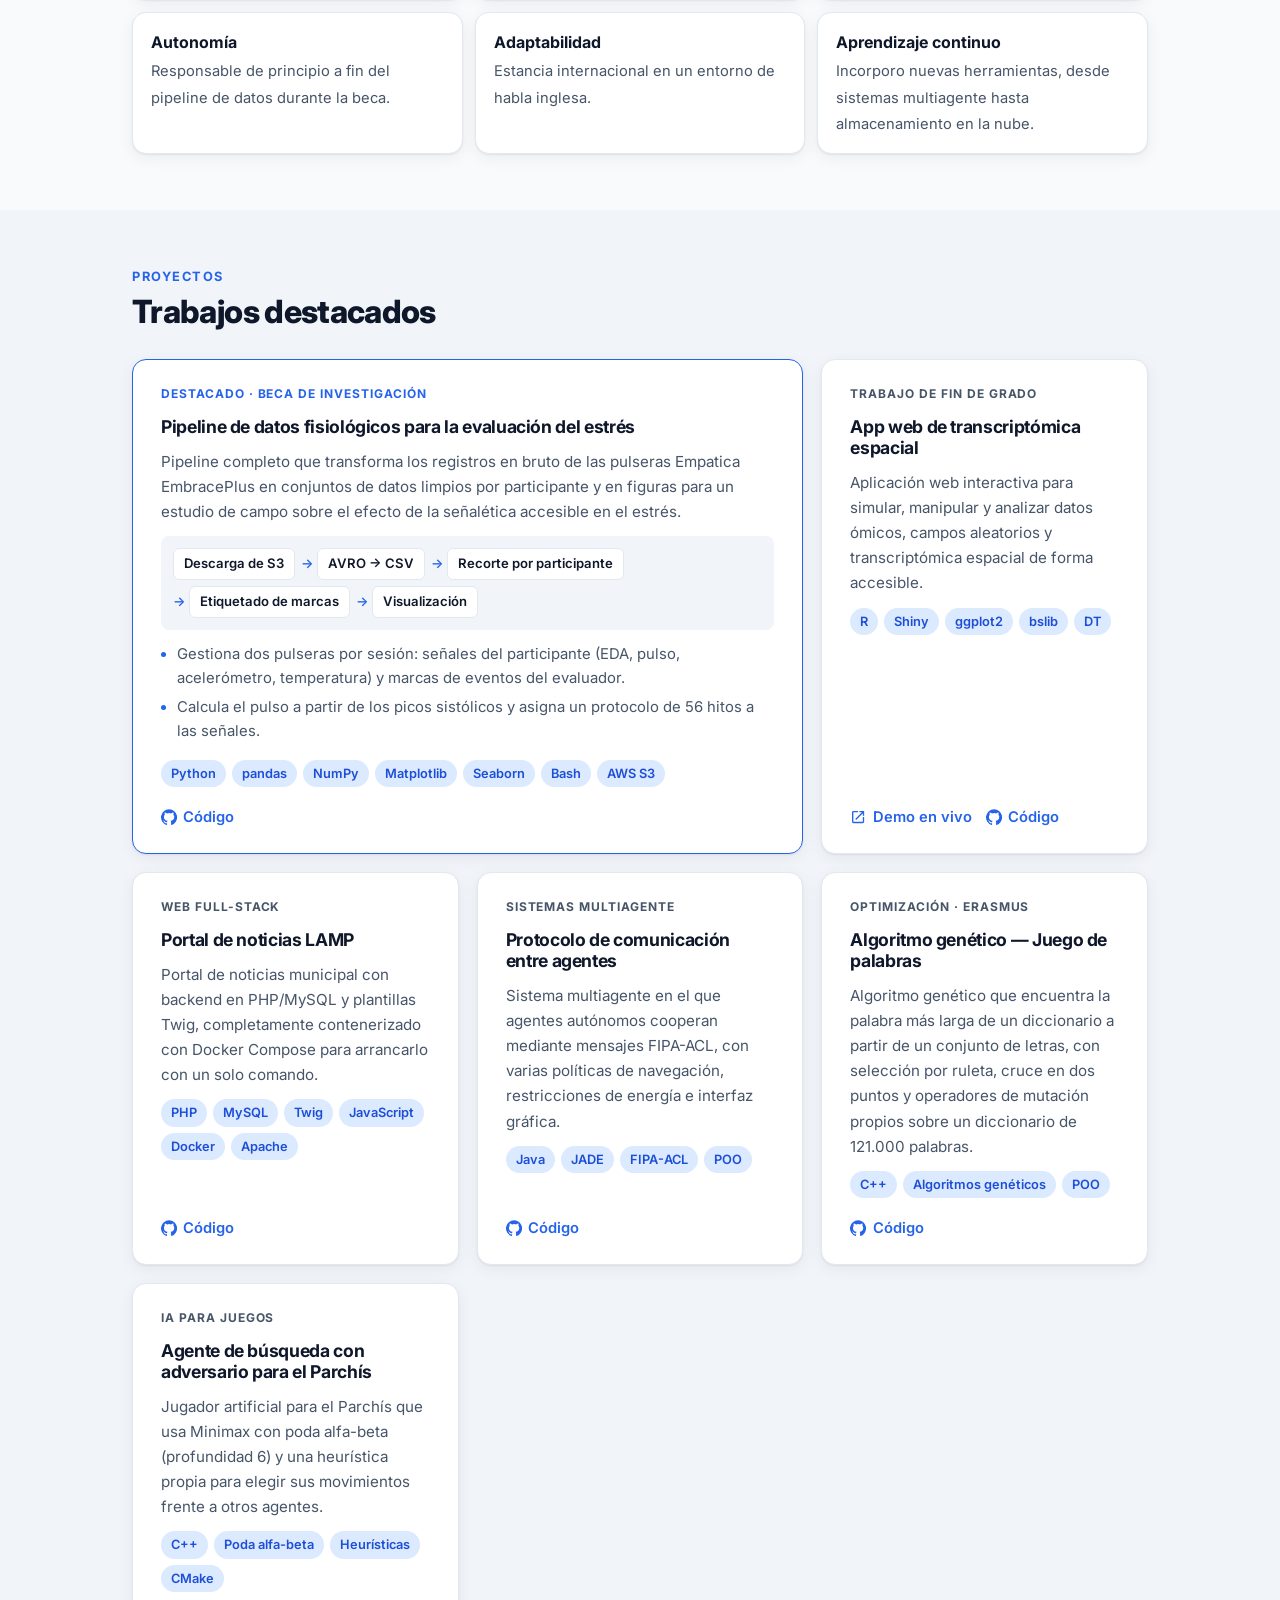
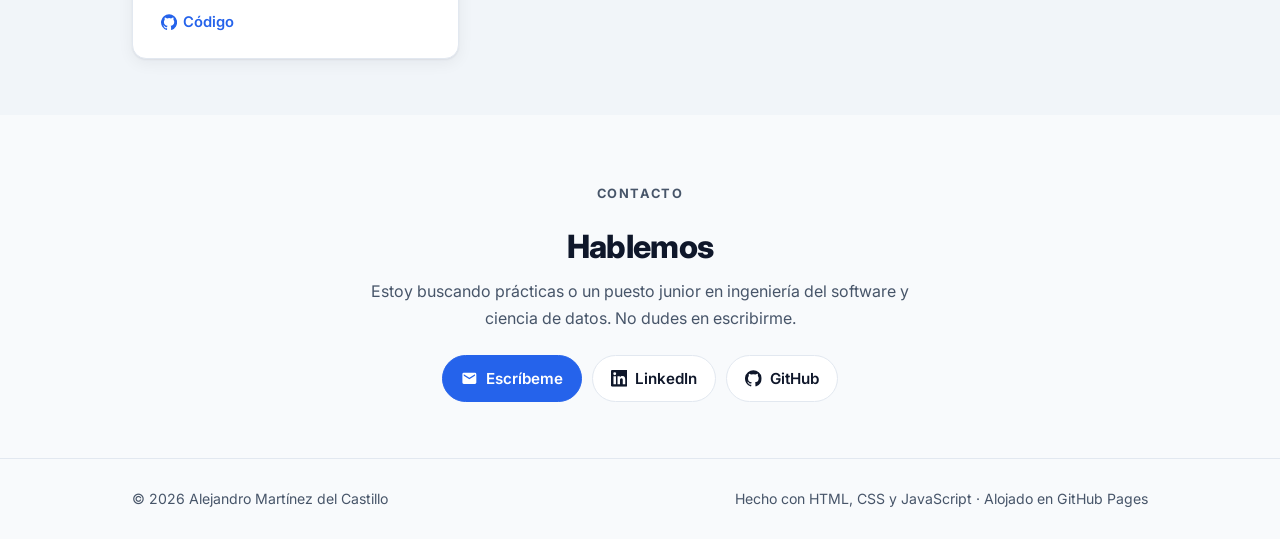
==== commit 4a40829f: "Add profile photo" ====
--- a/es/index.html
+++ b/es/index.html
@@ -68,7 +68,7 @@
       </nav>
       <div class="nav__actions">
         <div class="lang-switch" role="group" aria-label="Idioma">
-          <a href="../" hreflang="en" lang="en" data-lang-link>EN</a>
+          <a href="../index.html" hreflang="en" lang="en" data-lang-link>EN</a>
           <span aria-current="true">ES</span>
         </div>
         <button class="icon-btn" id="theme-toggle" type="button" aria-label="Cambiar modo oscuro">
@@ -85,7 +85,9 @@
   <main id="main">
     <!-- ================= HERO ================= -->
     <section class="hero" id="top">
-      <div class="container">
+      <div class="container hero__inner">
+        <img class="hero__photo" src="../assets/img/profile.jpg" alt="Foto de Alejandro Martínez del Castillo" width="240" height="240">
+        <div class="hero__text">
         <p class="hero__eyebrow">Disponible para prácticas y puestos junior</p>
         <h1>Alejandro Martínez del Castillo</h1>
         <p class="hero__title">Científico de Datos e Ingeniero de Software · Estudiante de máster</p>
@@ -111,6 +113,7 @@
           <a class="btn" href="https://github.com/alexmrtneez" target="_blank" rel="noopener">
             <svg class="icon" aria-hidden="true"><use href="#i-github"/></svg> GitHub
           </a>
+        </div>
         </div>
       </div>
     </section>
--- a/assets/css/styles.css
+++ b/assets/css/styles.css
@@ -164,6 +164,16 @@
 
 /* ---------- Hero ---------- */
 .hero { padding: 72px 0 56px; }
+.hero__inner { display: flex; flex-direction: column; gap: 28px; }
+.hero__photo {
+  width: 132px; height: 132px; border-radius: 50%; object-fit: cover;
+  border: 4px solid var(--surface); box-shadow: 0 0 0 2px var(--accent), var(--shadow);
+  background: var(--surface);
+}
+@media (min-width: 860px) {
+  .hero__inner { flex-direction: row-reverse; align-items: center; justify-content: space-between; gap: 48px; }
+  .hero__photo { width: 240px; height: 240px; }
+}
 .hero__eyebrow {
   display: inline-flex; align-items: center; gap: 8px;
   font-size: 0.85rem; font-weight: 600; color: var(--accent);
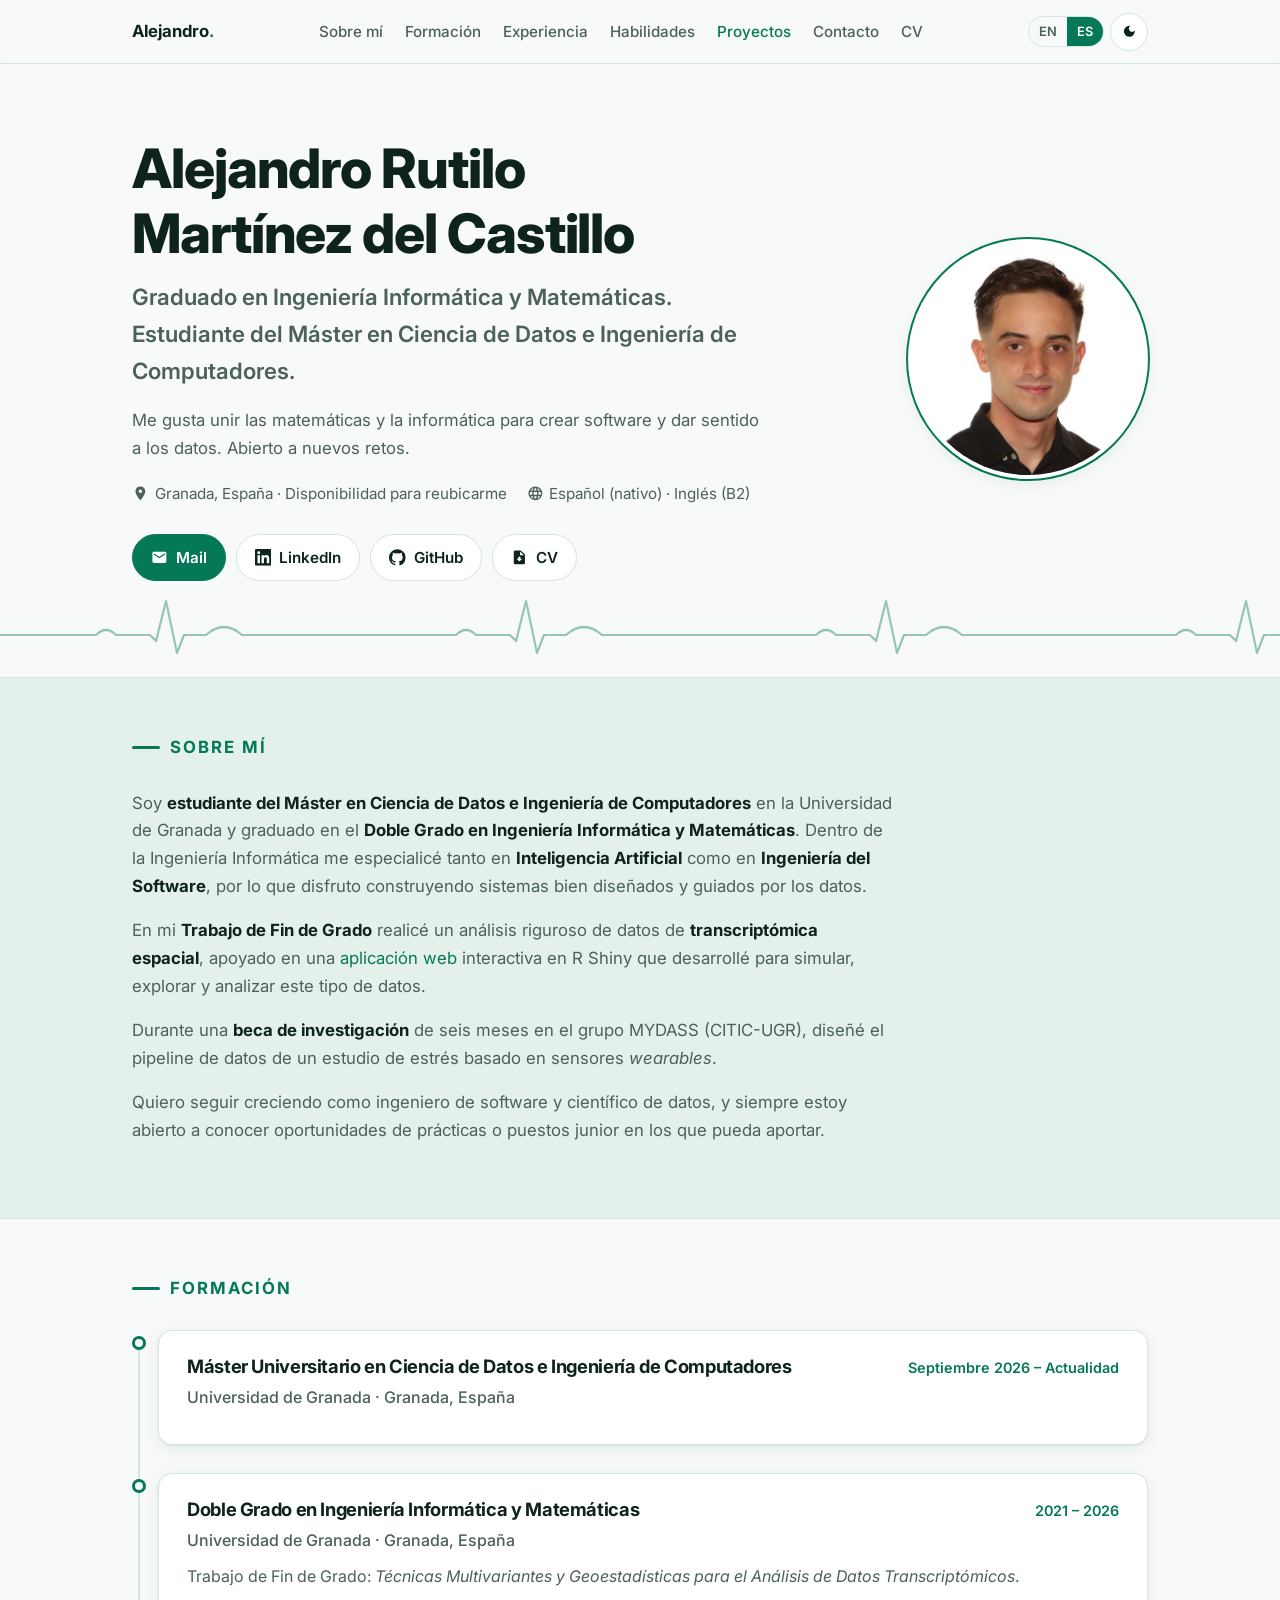
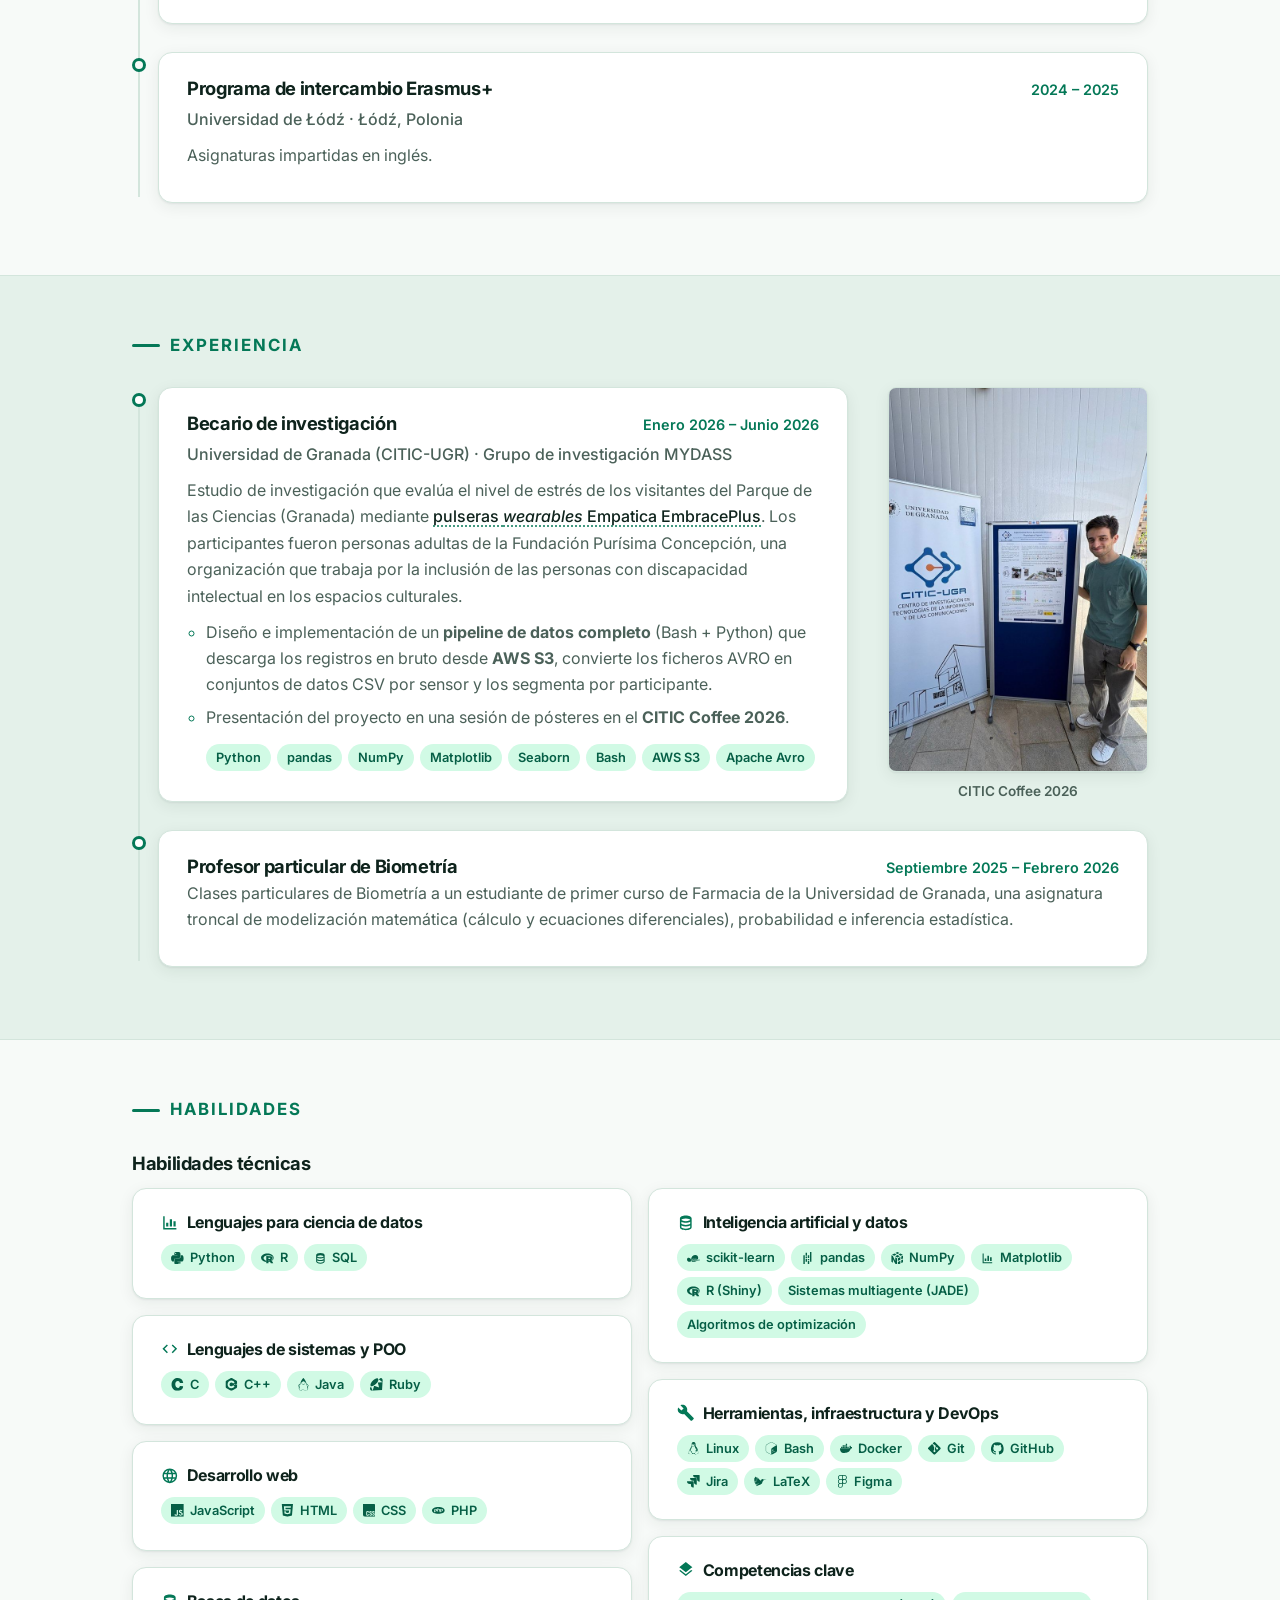
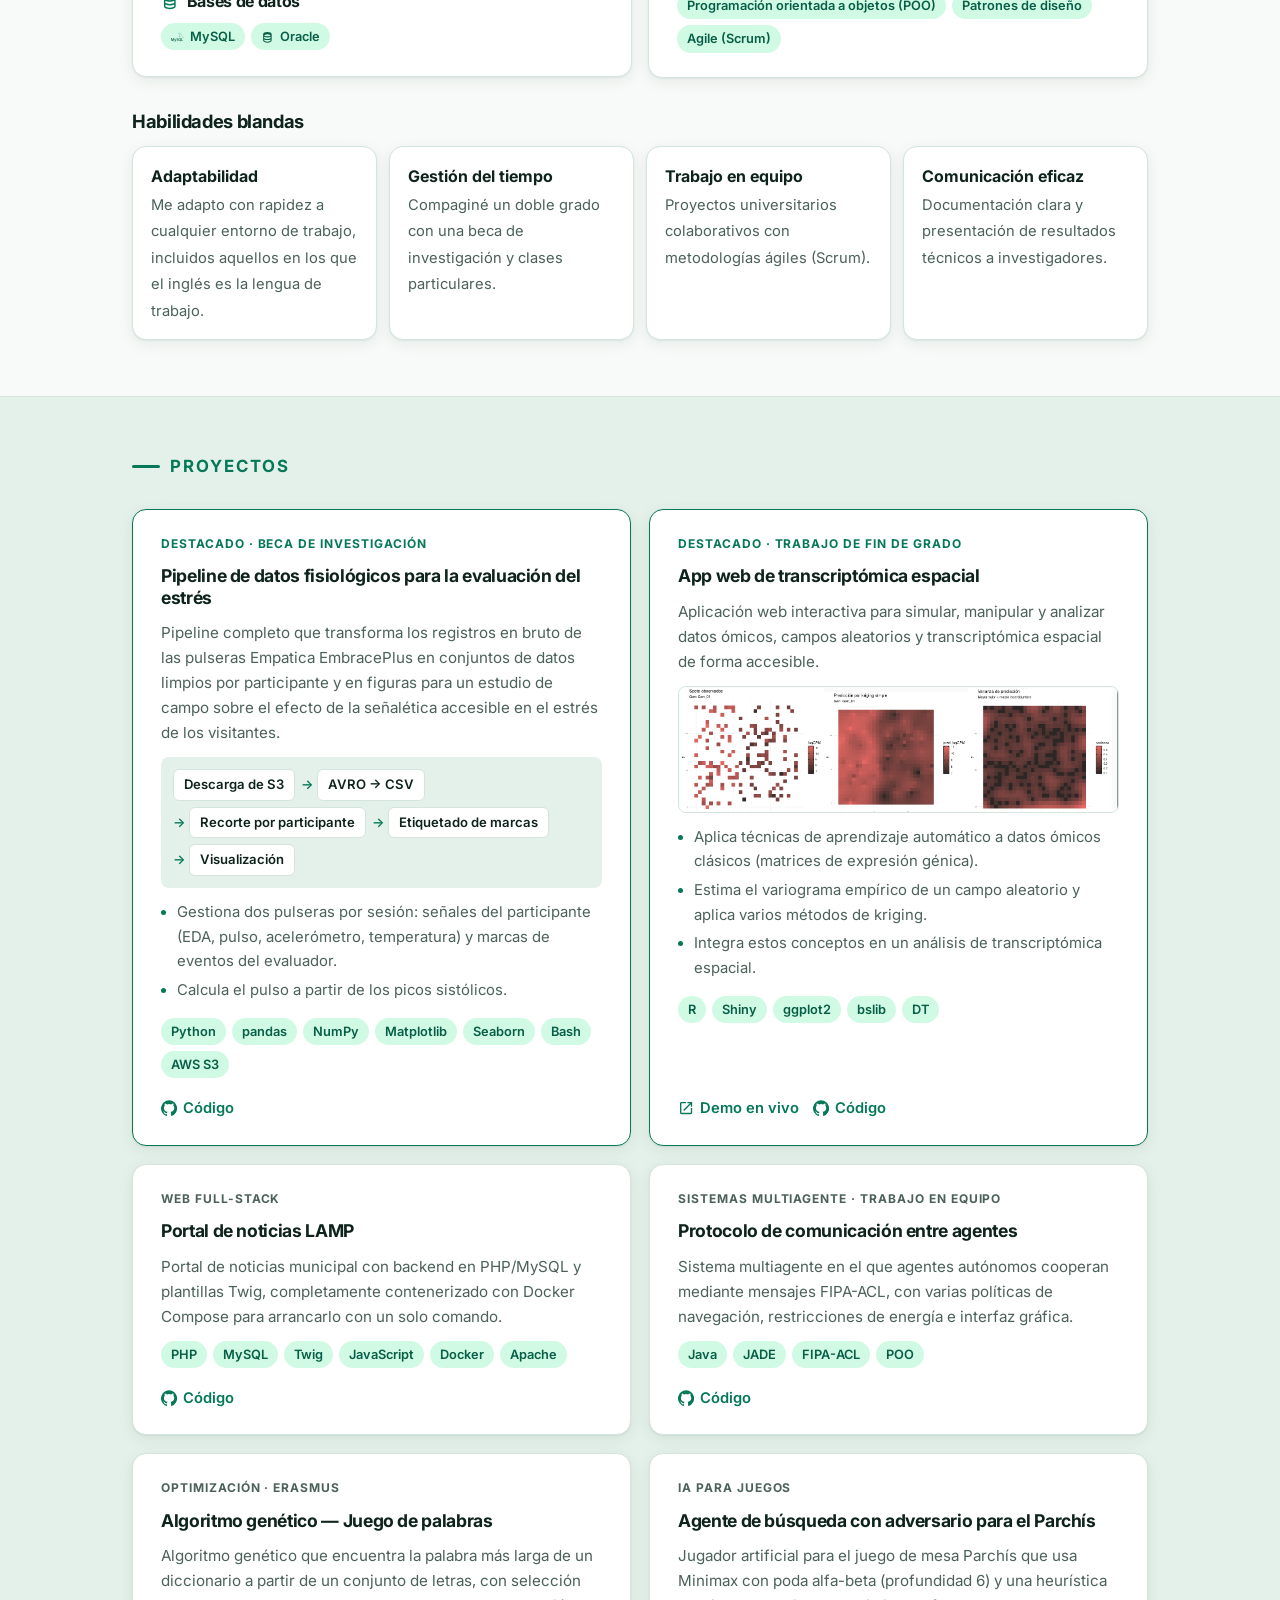
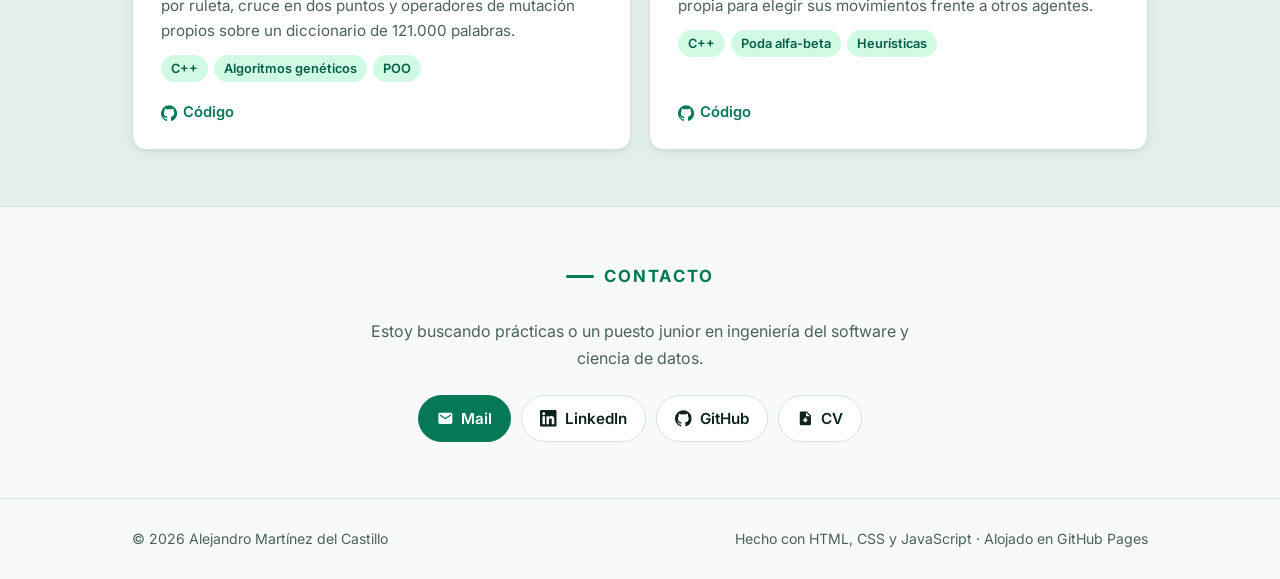
==== commit 9cd3e77a: "terminado el portfolio" ====
--- a/es/index.html
+++ b/es/index.html
@@ -3,9 +3,9 @@
 <head>
   <meta charset="utf-8">
   <meta name="viewport" content="width=device-width, initial-scale=1">
-  <title>Alejandro Martínez del Castillo — Científico de Datos e Ingeniero de Software</title>
-  <meta name="description" content="Portfolio de Alejandro Martínez del Castillo, graduado en Ingeniería Informática y Matemáticas y estudiante de máster en Ciencia de Datos. Disponible para prácticas y puestos junior como Ingeniero de Software, Analista o Científico de Datos.">
-  <meta name="author" content="Alejandro Martínez del Castillo">
+  <title>Alejandro Rutilo Martínez del Castillo — Científico de Datos e Ingeniero de Software</title>
+  <meta name="description" content="Portfolio de Alejandro Martínez del Castillo, graduado en Ingeniería Informática y Matemáticas y estudiante del Máster en Ciencia de Datos e Ingeniería de Computadores. Disponible para prácticas y puestos junior como Ingeniero de Software, Analista de Datos o Científico de Datos.">
+  <meta name="author" content="Alejandro Rutilo Martínez del Castillo">
 
   <link rel="canonical" href="https://alexmrtneez.github.io/es/">
   <link rel="alternate" hreflang="en" href="https://alexmrtneez.github.io/">
@@ -14,7 +14,7 @@
 
   <meta property="og:type" content="website">
   <meta property="og:url" content="https://alexmrtneez.github.io/es/">
-  <meta property="og:title" content="Alejandro Martínez del Castillo — Científico de Datos e Ingeniero de Software">
+  <meta property="og:title" content="Alejandro Rutilo Martínez del Castillo — Portfolio">
   <meta property="og:description" content="Pipelines de datos, herramientas analíticas y software fiable. Disponible para prácticas y puestos junior.">
   <meta property="og:image" content="https://alexmrtneez.github.io/assets/img/og-image.png">
   <meta property="og:locale" content="es_ES">
@@ -27,7 +27,7 @@
   <link href="https://fonts.googleapis.com/css2?family=Inter:wght@400;500;600;700;800&display=swap" rel="stylesheet">
   <link rel="stylesheet" href="../assets/css/styles.css">
 
-  <!-- Aplica el tema guardado antes del primer pintado -->
+  <!-- Aplica el tema guardado antes del primer pintado (evita un destello del tema incorrecto) -->
   <script>
     try { var th = localStorage.getItem("theme"); if (th === "dark" || th === "light") document.documentElement.setAttribute("data-theme", th); } catch (e) {}
   </script>
@@ -41,6 +41,7 @@
     <symbol id="i-pin" viewBox="0 0 24 24"><path d="M12 2a7 7 0 0 0-7 7c0 5.25 7 13 7 13s7-7.75 7-13a7 7 0 0 0-7-7Zm0 9.5a2.5 2.5 0 1 1 0-5 2.5 2.5 0 0 1 0 5Z"/></symbol>
     <symbol id="i-lang" viewBox="0 0 24 24"><path d="M12 2a10 10 0 1 0 0 20 10 10 0 0 0 0-20Zm6.93 6h-2.95a15.65 15.65 0 0 0-1.38-3.56A8.03 8.03 0 0 1 18.93 8ZM12 4.04c.83 1.2 1.48 2.53 1.91 3.96h-3.82c.43-1.43 1.08-2.76 1.91-3.96ZM4.26 14a8.2 8.2 0 0 1 0-4h3.38a16.5 16.5 0 0 0 0 4H4.26Zm.81 2h2.95c.32 1.25.78 2.45 1.38 3.56A7.99 7.99 0 0 1 5.07 16Zm2.95-8H5.07a7.99 7.99 0 0 1 4.33-3.56A15.65 15.65 0 0 0 8.02 8ZM12 19.96c-.83-1.2-1.48-2.53-1.91-3.96h3.82A14.1 14.1 0 0 1 12 19.96ZM14.34 14H9.66a14.7 14.7 0 0 1 0-4h4.68a14.7 14.7 0 0 1 0 4Zm.25 5.56c.6-1.11 1.06-2.31 1.38-3.56h2.95a8.03 8.03 0 0 1-4.33 3.56ZM16.36 14a16.5 16.5 0 0 0 0-4h3.38a8.2 8.2 0 0 1 0 4h-3.38Z"/></symbol>
     <symbol id="i-code" viewBox="0 0 24 24"><path d="M9.4 16.6 4.8 12l4.6-4.6L8 6l-6 6 6 6 1.4-1.4Zm5.2 0 4.6-4.6-4.6-4.6L16 6l6 6-6 6-1.4-1.4Z"/></symbol>
+    <symbol id="i-file" viewBox="0 0 24 24"><path d="M14 2H6a2 2 0 0 0-2 2v16a2 2 0 0 0 2 2h12a2 2 0 0 0 2-2V8l-6-6Zm-1 7V3.5L18.5 9H13Zm-1 9-4-4h2.5v-3h3v3H16l-4 4Z"/></symbol>
     <symbol id="i-external" viewBox="0 0 24 24"><path d="M14 3v2h3.59l-9.83 9.83 1.41 1.41L19 6.41V10h2V3h-7ZM19 19H5V5h7V3H5a2 2 0 0 0-2 2v14a2 2 0 0 0 2 2h14a2 2 0 0 0 2-2v-7h-2v7Z"/></symbol>
     <symbol id="i-data" viewBox="0 0 24 24"><path d="M12 2C7.58 2 4 3.79 4 6v12c0 2.21 3.58 4 8 4s8-1.79 8-4V6c0-2.21-3.58-4-8-4Zm6 16c0 .5-2.13 2-6 2s-6-1.5-6-2v-2.23c1.61.78 3.72 1.23 6 1.23s4.39-.45 6-1.23V18Zm0-4.55c-1.3.95-3.58 1.55-6 1.55s-4.7-.6-6-1.55V10.6c1.61.79 3.72 1.4 6 1.4s4.39-.61 6-1.4v2.85ZM12 10c-3.87 0-6-1.5-6-2s2.13-2 6-2 6 1.5 6 2-2.13 2-6 2Z"/></symbol>
     <symbol id="i-layers" viewBox="0 0 24 24"><path d="m12 16.54-7.37-5.73L3 12.07l9 7 9-7-1.64-1.27L12 16.54ZM12 14l7.36-5.73L21 7l-9-7-9 7 1.63 1.27L12 14Z"/></symbol>
@@ -49,6 +50,29 @@
     <symbol id="i-moon" viewBox="0 0 24 24"><path d="M12 3a9 9 0 1 0 9 9c0-.46-.04-.92-.1-1.36a5.39 5.39 0 0 1-4.4 2.26 5.4 5.4 0 0 1-3.14-9.8c-.44-.06-.9-.1-1.36-.1Z"/></symbol>
     <symbol id="i-sun" viewBox="0 0 24 24"><path d="M12 7a5 5 0 1 0 0 10 5 5 0 0 0 0-10ZM2 13h2a1 1 0 0 0 0-2H2a1 1 0 0 0 0 2Zm18 0h2a1 1 0 0 0 0-2h-2a1 1 0 0 0 0 2ZM11 2v2a1 1 0 0 0 2 0V2a1 1 0 0 0-2 0Zm0 18v2a1 1 0 0 0 2 0v-2a1 1 0 0 0-2 0ZM5.99 4.58a1 1 0 0 0-1.41 1.41l1.06 1.06a1 1 0 0 0 1.41-1.41L5.99 4.58Zm12.37 12.37a1 1 0 0 0-1.41 1.41l1.06 1.06a1 1 0 0 0 1.41-1.41l-1.06-1.06Zm1.06-10.96a1 1 0 0 0-1.41-1.41l-1.06 1.06a1 1 0 0 0 1.41 1.41l1.06-1.06ZM7.05 18.36a1 1 0 0 0-1.41-1.41l-1.06 1.06a1 1 0 0 0 1.41 1.41l1.06-1.06Z"/></symbol>
     <symbol id="i-menu" viewBox="0 0 24 24"><path d="M3 6h18v2H3V6Zm0 5h18v2H3v-2Zm0 5h18v2H3v-2Z"/></symbol>
+    <!-- Brand logos from Simple Icons (CC0, simpleicons.org) -->
+    <symbol id="i-python" viewBox="0 0 24 24"><path d="M11.858 0c-.978.005-1.913.088-2.736.234C6.7.662 6.26 1.558 6.26 3.21v2.182h5.725v.727H4.111c-1.664 0-3.121 1-3.577 2.903-.526 2.181-.549 3.542 0 5.82.407 1.694 1.379 2.902 3.043 2.902h1.969v-2.616c0-1.89 1.635-3.557 3.576-3.557h5.72c1.591 0 2.862-1.31 2.862-2.91v-5.45c0-1.553-1.309-2.718-2.863-2.977A18 18 0 0 0 11.858 0M8.762 1.755c.591 0 1.074.491 1.074 1.095 0 .601-.483 1.087-1.074 1.087A1.08 1.08 0 0 1 7.688 2.85c0-.604.48-1.095 1.074-1.095m9.656 4.364v2.543c0 1.971-1.671 3.63-3.577 3.63H9.122c-1.566 0-2.862 1.34-2.862 2.91v5.452c0 1.551 1.349 2.464 2.862 2.91 1.813.532 3.55.628 5.72 0 1.44-.418 2.862-1.258 2.862-2.91V18.47h-5.719v-.727h8.582c1.664 0 2.284-1.16 2.862-2.903.598-1.793.573-3.518 0-5.819-.41-1.656-1.196-2.903-2.862-2.903zm-3.216 13.807a1.08 1.08 0 0 1 1.074 1.088c0 .604-.48 1.094-1.074 1.094-.592 0-1.075-.49-1.075-1.094 0-.601.483-1.088 1.075-1.088"/></symbol>
+    <symbol id="i-c" viewBox="0 0 24 24"><path d="M16.5921 9.1962s-.354-3.298-3.627-3.39c-3.2741-.09-4.9552 2.474-4.9552 6.14 0 3.6651 1.858 6.5972 5.0451 6.5972 3.184 0 3.5381-3.665 3.5381-3.665l6.1041.365s.36 3.31-2.196 5.836c-2.552 2.5241-5.6901 2.9371-7.8762 2.9201-2.19-.017-5.2261.034-8.1602-2.97-2.938-3.0101-3.436-5.9302-3.436-8.8002 0-2.8701.556-6.6702 4.047-9.5502C7.444.72 9.849 0 12.254 0c10.0422 0 10.7172 9.2602 10.7172 9.2602z"/></symbol>
+    <symbol id="i-cplusplus" viewBox="0 0 24 24"><path d="M22.394 6c-.167-.29-.398-.543-.652-.69L12.926.22c-.509-.294-1.34-.294-1.848 0L2.26 5.31c-.508.293-.923 1.013-.923 1.6v10.18c0 .294.104.62.271.91.167.29.398.543.652.69l8.816 5.09c.508.293 1.34.293 1.848 0l8.816-5.09c.254-.147.485-.4.652-.69.167-.29.27-.616.27-.91V6.91c.003-.294-.1-.62-.268-.91zM12 19.11c-3.92 0-7.109-3.19-7.109-7.11 0-3.92 3.19-7.11 7.11-7.11a7.133 7.133 0 016.156 3.553l-3.076 1.78a3.567 3.567 0 00-3.08-1.78A3.56 3.56 0 008.444 12 3.56 3.56 0 0012 15.555a3.57 3.57 0 003.08-1.778l3.078 1.78A7.135 7.135 0 0112 19.11zm7.11-6.715h-.79v.79h-.79v-.79h-.79v-.79h.79v-.79h.79v.79h.79zm2.962 0h-.79v.79h-.79v-.79h-.79v-.79h.79v-.79h.79v.79h.79z"/></symbol>
+    <symbol id="i-openjdk" viewBox="0 0 24 24"><path d="M11.915 0 11.7.215C9.515 2.4 7.47 6.39 6.046 10.483c-1.064 1.024-3.633 2.81-3.711 3.551-.093.87 1.746 2.611 1.55 3.235-.198.625-1.304 1.408-1.014 1.939.1.188.823.011 1.277-.491a13.389 13.389 0 0 0-.017 2.14c.076.906.27 1.668.643 2.232.372.563.956.911 1.667.911.397 0 .727-.114 1.024-.264.298-.149.571-.33.91-.5.68-.34 1.634-.666 3.53-.604 1.903.062 2.872.39 3.559.704.687.314 1.15.664 1.925.664.767 0 1.395-.336 1.807-.9.412-.563.631-1.33.72-2.24.06-.623.055-1.32 0-2.066.454.45 1.117.604 1.213.424.29-.53-.816-1.314-1.013-1.937-.198-.624 1.642-2.366 1.549-3.236-.08-.748-2.707-2.568-3.748-3.586C16.428 6.374 14.308 2.394 12.13.215zm.175 6.038a2.95 2.95 0 0 1 2.943 2.942 2.95 2.95 0 0 1-2.943 2.943A2.95 2.95 0 0 1 9.148 8.98a2.95 2.95 0 0 1 2.942-2.942zM8.685 7.983a3.515 3.515 0 0 0-.145.997c0 1.951 1.6 3.55 3.55 3.55 1.95 0 3.55-1.598 3.55-3.55 0-.329-.046-.648-.132-.951.334.095.64.208.915.336a42.699 42.699 0 0 1 2.042 5.829c.678 2.545 1.01 4.92.846 6.607-.082.844-.29 1.51-.606 1.94-.315.431-.713.651-1.315.651-.593 0-.932-.27-1.673-.61-.741-.338-1.825-.694-3.792-.758-1.974-.064-3.073.293-3.821.669-.375.188-.659.373-.911.5s-.466.2-.752.2c-.53 0-.876-.209-1.16-.64-.285-.43-.474-1.101-.545-1.948-.141-1.693.176-4.069.823-6.614a43.155 43.155 0 0 1 1.934-5.783c.348-.167.749-.31 1.192-.425zm-3.382 4.362a.216.216 0 0 1 .13.031c-.166.56-.323 1.116-.463 1.665a33.849 33.849 0 0 0-.547 2.555 3.9 3.9 0 0 0-.2-.39c-.58-1.012-.914-1.642-1.16-2.08.315-.24 1.679-1.755 2.24-1.781zm13.394.01c.562.027 1.926 1.543 2.24 1.783-.246.438-.58 1.068-1.16 2.08a4.428 4.428 0 0 0-.163.309 32.354 32.354 0 0 0-.562-2.49 40.579 40.579 0 0 0-.482-1.652.216.216 0 0 1 .127-.03z"/></symbol>
+    <symbol id="i-r" viewBox="0 0 24 24"><path d="M12 2.746c-6.627 0-12 3.599-12 8.037 0 3.897 4.144 7.144 9.64 7.88V16.26c-2.924-.915-4.925-2.755-4.925-4.877 0-3.035 4.084-5.494 9.12-5.494 5.038 0 8.757 1.683 8.757 5.494 0 1.976-.999 3.379-2.662 4.272.09.066.174.128.258.216.169.149.25.363.372.544 2.128-1.45 3.44-3.437 3.44-5.631 0-4.44-5.373-8.038-12-8.038zm-2.111 4.99v13.516l4.093-.002-.002-5.291h1.1c.225 0 .321.066.549.25.272.22.715.982.715.982l2.164 4.063 4.627-.002-2.864-4.826s-.086-.193-.265-.383a2.22 2.22 0 00-.582-.416c-.422-.214-1.149-.434-1.149-.434s3.578-.264 3.578-3.826c0-3.562-3.744-3.63-3.744-3.63zm4.127 2.93l2.478.002s1.149-.062 1.149 1.127c0 1.165-1.149 1.17-1.149 1.17h-2.478zm1.754 6.119c-.494.049-1.012.079-1.54.088v1.807a16.622 16.622 0 002.37-.473l-.471-.891s-.108-.183-.248-.394c-.039-.054-.08-.098-.111-.137z"/></symbol>
+    <symbol id="i-javascript" viewBox="0 0 24 24"><path d="M0 0h24v24H0V0zm22.034 18.276c-.175-1.095-.888-2.015-3.003-2.873-.736-.345-1.554-.585-1.797-1.14-.091-.33-.105-.51-.046-.705.15-.646.915-.84 1.515-.66.39.12.75.42.976.9 1.034-.676 1.034-.676 1.755-1.125-.27-.42-.404-.601-.586-.78-.63-.705-1.469-1.065-2.834-1.034l-.705.089c-.676.165-1.32.525-1.71 1.005-1.14 1.291-.811 3.541.569 4.471 1.365 1.02 3.361 1.244 3.616 2.205.24 1.17-.87 1.545-1.966 1.41-.811-.18-1.26-.586-1.755-1.336l-1.83 1.051c.21.48.45.689.81 1.109 1.74 1.756 6.09 1.666 6.871-1.004.029-.09.24-.705.074-1.65l.046.067zm-8.983-7.245h-2.248c0 1.938-.009 3.864-.009 5.805 0 1.232.063 2.363-.138 2.711-.33.689-1.18.601-1.566.48-.396-.196-.597-.466-.83-.855-.063-.105-.11-.196-.127-.196l-1.825 1.125c.305.63.75 1.172 1.324 1.517.855.51 2.004.675 3.207.405.783-.226 1.458-.691 1.811-1.411.51-.93.402-2.07.397-3.346.012-2.054 0-4.109 0-6.179l.004-.056z"/></symbol>
+    <symbol id="i-scikitlearn" viewBox="0 0 24 24"><path d="M15.601 5.53c-1.91.035-3.981.91-5.63 2.56-2.93 2.93-2.083 8.53-1.088 9.525.805.804 6.595 1.843 9.526-1.088a9.74 9.74 0 0 0 .584-.643c.043-.292.205-.66.489-1.106a1.848 1.848 0 0 1-.537.176c-.144.265-.37.55-.676.855-.354.335-.607.554-.76.656a.795.795 0 0 1-.437.152c-.35 0-.514-.308-.494-.924-.22.316-.425.549-.612.7a.914.914 0 0 1-.578.224c-.194 0-.36-.09-.496-.273a1.03 1.03 0 0 1-.193-.507 4.016 4.016 0 0 1-.726.583c-.224.132-.47.197-.74.197-.3 0-.543-.096-.727-.288a.978.978 0 0 1-.257-.524v.004c-.3.276-.564.48-.79.611a1.295 1.295 0 0 1-.649.197.693.693 0 0 1-.571-.275c-.145-.183-.218-.43-.218-.739 0-.464.101-1.02.302-1.67.201-.65.445-1.25.733-1.797l.842-.312a.21.21 0 0 1 .06-.013c.063 0 .116.047.157.14.04.095.061.221.061.38 0 .451-.104.888-.312 1.31-.207.422-.532.873-.974 1.352-.018.23-.027.388-.027.474 0 .193.036.345.106.458.071.113.165.169.282.169a.71.71 0 0 0 .382-.13c.132-.084.333-.26.602-.523.028-.418.187-.798.482-1.142.324-.38.685-.569 1.08-.569.206 0 .37.054.494.16a.524.524 0 0 1 .186.417c0 .458-.486.829-1.459 1.114.088.43.32.646.693.646a.807.807 0 0 0 .417-.117c.129-.076.321-.243.575-.497.032-.252.118-.495.259-.728.182-.3.416-.544.701-.73.285-.185.537-.278.756-.278.276 0 .47.127.58.381l.677-.374h.186l-.292.971c-.15.488-.226.823-.226 1.004 0 .19.067.285.202.285.086 0 .181-.045.285-.137.104-.092.25-.232.437-.42v.001c.143-.155.274-.32.392-.494-.19-.084-.285-.21-.285-.375 0-.17.058-.352.174-.545.116-.194.275-.29.479-.29.172 0 .258.088.258.265 0 .139-.05.338-.149.596.367-.04.687-.32.961-.842l.228-.01c1.059-2.438.828-5.075-.83-6.732-1.019-1.02-2.408-1.5-3.895-1.471zm4.725 8.203a8.938 8.938 0 0 1-1.333 2.151 1.09 1.09 0 0 0-.012.147c0 .168.047.309.14.423.092.113.206.17.34.17.296 0 .714-.264 1.254-.787-.001.04-.003.08-.003.121 0 .146.012.368.036.666l.733-.172c0-.2.003-.357.01-.474.01-.157.033-.33.066-.517.02-.11.07-.216.152-.315l.186-.216a5.276 5.276 0 0 1 .378-.397c.062-.055.116-.099.162-.13a.26.26 0 0 1 .123-.046c.055 0 .083.035.083.106 0 .07-.052.236-.156.497-.194.486-.292.848-.292 1.084 0 .175.046.314.136.418a.45.45 0 0 0 .358.155c.365 0 .803-.269 1.313-.808v-.381c-.361.426-.623.64-.784.64-.109 0-.163-.067-.163-.2 0-.1.065-.316.195-.65.19-.486.285-.836.285-1.048a.464.464 0 0 0-.112-.319.36.36 0 0 0-.282-.127c-.165 0-.354.077-.567.233-.213.156-.5.436-.863.84.053-.262.165-.622.335-1.08l-.809.156a6.54 6.54 0 0 0-.399 1.074c-.04.156-.07.316-.092.48a7.447 7.447 0 0 1-.49.45.38.38 0 0 1-.229.08.208.208 0 0 1-.174-.082.352.352 0 0 1-.064-.222c0-.1.019-.214.056-.343.038-.13.12-.373.249-.731l.308-.849zm-17.21-2.927c-.863-.016-1.67.263-2.261.854-1.352 1.352-1.07 3.827.631 5.527 1.7 1.701 4.95 1.21 5.527.632.467-.466 1.07-3.827-.631-5.527-.957-.957-2.158-1.465-3.267-1.486zm12.285.358h.166v.21H15.4zm.427 0h.166v.865l.46-.455h.195l-.364.362.428.684h-.198l-.357-.575-.164.166v.41h-.166zm1.016 0h.166v.21h-.166zm.481.122h.166v.288h.172v.135h-.172v.717c0 .037.006.062.02.075.012.013.037.02.074.02a.23.23 0 0 0 .078-.01v.141a.802.802 0 0 1-.136.014.23.23 0 0 1-.15-.043.15.15 0 0 1-.052-.123v-.79h-.141v-.136h.141zm-3.562.258c.081 0 .15.012.207.038.057.024.1.061.13.11s.045.106.045.173h-.176c-.006-.111-.075-.167-.208-.167a.285.285 0 0 0-.164.041.134.134 0 0 0-.06.117c0 .035.015.065.045.088.03.024.08.044.15.06l.16.039a.47.47 0 0 1 .224.105c.047.046.07.108.07.186a.3.3 0 0 1-.052.175.327.327 0 0 1-.152.116.585.585 0 0 1-.226.041c-.136 0-.24-.03-.309-.088-.069-.059-.105-.149-.109-.269h.176c.004.037.01.065.017.084a.166.166 0 0 0 .034.054c.044.043.112.065.204.065a.31.31 0 0 0 .177-.045.139.139 0 0 0 .067-.119.116.116 0 0 0-.038-.09.287.287 0 0 0-.124-.055l-.156-.038a1.248 1.248 0 0 1-.159-.05.359.359 0 0 1-.098-.061.22.22 0 0 1-.058-.083.32.32 0 0 1-.016-.108c0-.096.036-.174.109-.232a.45.45 0 0 1 .29-.087zm1.035 0a.46.46 0 0 1 .202.043.351.351 0 0 1 .187.212.577.577 0 0 1 .023.126h-.168a.256.256 0 0 0-.078-.168.242.242 0 0 0-.17-.06.248.248 0 0 0-.155.05.306.306 0 0 0-.1.144.662.662 0 0 0-.034.224.58.58 0 0 0 .035.214.299.299 0 0 0 .101.135.261.261 0 0 0 .157.048c.142 0 .227-.084.256-.252h.167a.519.519 0 0 1-.065.22.35.35 0 0 1-.146.138.464.464 0 0 1-.216.048.448.448 0 0 1-.246-.066.441.441 0 0 1-.161-.192.703.703 0 0 1-.057-.293c0-.085.01-.163.032-.233a.522.522 0 0 1 .095-.182.403.403 0 0 1 .15-.117.453.453 0 0 1 .191-.04zm.603.03h.166v1.046H15.4zm1.443 0h.166v1.046h-.166zm-5.05.618c-.08 0-.2.204-.356.611-.155.407-.308.977-.459 1.71.281-.312.509-.662.683-1.05.175-.387.262-.72.262-.999a.455.455 0 0 0-.036-.197c-.025-.05-.056-.075-.093-.075zm4.662 1.797c-.221 0-.431.188-.629.563-.197.376-.296.722-.296 1.038 0 .12.029.216.088.29a.273.273 0 0 0 .223.111c.221 0 .43-.188.625-.565.196-.377.294-.725.294-1.043a.457.457 0 0 0-.083-.29.269.269 0 0 0-.222-.104zm-2.848.007c-.146 0-.285.11-.417.333-.133.222-.2.51-.2.866.566-.159.849-.452.849-.881 0-.212-.077-.318-.232-.318Z"/></symbol>
+    <symbol id="i-pandas" viewBox="0 0 24 24"><path d="M16.922 0h2.623v18.104h-2.623zm-4.126 12.94h2.623v2.57h-2.623zm0-7.037h2.623v5.446h-2.623zm0 11.197h2.623v5.446h-2.623zM4.456 5.896h2.622V24H4.455zm4.213 2.559h2.623v2.57H8.67zm0 4.151h2.623v5.447H8.67zm0-11.187h2.623v5.446H8.67Z"/></symbol>
+    <symbol id="i-numpy" viewBox="0 0 24 24"><path d="M10.315 4.876L6.3048 2.8517l-4.401 2.1965 4.1186 2.0683zm1.8381.9277l4.2045 2.1223-4.3622 2.1906-4.125-2.0718zm5.6153-2.9213l4.3193 2.1658-3.863 1.9402-4.2131-2.1252zm-1.859-.9329L12.021 0 8.1742 1.9193l4.0068 2.0208zm-3.0401 16.7443V24l4.7107-2.3507-.0053-5.3085zm4.7037-4.2057l-.0052-5.2528-4.6985 2.3356v5.2546zm5.6553-.9845v5.327l-4.0178 2.0052-.0029-5.3028zm0-1.8626V6.4214l-4.0253 2.001.0034 5.2633zM11.2062 11.571L8.0333 9.9756v6.895s-3.8804-8.2564-4.2399-8.998c-.0463-.0957-.2371-.2007-.2858-.2262C2.8118 7.2812.773 6.2485.773 6.2485V18.43l2.8204 1.5076v-6.3674s3.8392 7.3775 3.878 7.458c.0389.0807.4245.8582.8362 1.1314.5485.363 2.8992 1.7766 2.8992 1.7766z"/></symbol>
+    <symbol id="i-linux" viewBox="0 0 24 24"><path d="M12.504 0c-.155 0-.315.008-.48.021-4.226.333-3.105 4.807-3.17 6.298-.076 1.092-.3 1.953-1.05 3.02-.885 1.051-2.127 2.75-2.716 4.521-.278.832-.41 1.684-.287 2.489a.424.424 0 00-.11.135c-.26.268-.45.6-.663.839-.199.199-.485.267-.797.4-.313.136-.658.269-.864.68-.09.189-.136.394-.132.602 0 .199.027.4.055.536.058.399.116.728.04.97-.249.68-.28 1.145-.106 1.484.174.334.535.47.94.601.81.2 1.91.135 2.774.6.926.466 1.866.67 2.616.47.526-.116.97-.464 1.208-.946.587-.003 1.23-.269 2.26-.334.699-.058 1.574.267 2.577.2.025.134.063.198.114.333l.003.003c.391.778 1.113 1.132 1.884 1.071.771-.06 1.592-.536 2.257-1.306.631-.765 1.683-1.084 2.378-1.503.348-.199.629-.469.649-.853.023-.4-.2-.811-.714-1.376v-.097l-.003-.003c-.17-.2-.25-.535-.338-.926-.085-.401-.182-.786-.492-1.046h-.003c-.059-.054-.123-.067-.188-.135a.357.357 0 00-.19-.064c.431-1.278.264-2.55-.173-3.694-.533-1.41-1.465-2.638-2.175-3.483-.796-1.005-1.576-1.957-1.56-3.368.026-2.152.236-6.133-3.544-6.139zm.529 3.405h.013c.213 0 .396.062.584.198.19.135.33.332.438.533.105.259.158.459.166.724 0-.02.006-.04.006-.06v.105a.086.086 0 01-.004-.021l-.004-.024a1.807 1.807 0 01-.15.706.953.953 0 01-.213.335.71.71 0 00-.088-.042c-.104-.045-.198-.064-.284-.133a1.312 1.312 0 00-.22-.066c.05-.06.146-.133.183-.198.053-.128.082-.264.088-.402v-.02a1.21 1.21 0 00-.061-.4c-.045-.134-.101-.2-.183-.333-.084-.066-.167-.132-.267-.132h-.016c-.093 0-.176.03-.262.132a.8.8 0 00-.205.334 1.18 1.18 0 00-.09.4v.019c.002.089.008.179.02.267-.193-.067-.438-.135-.607-.202a1.635 1.635 0 01-.018-.2v-.02a1.772 1.772 0 01.15-.768c.082-.22.232-.406.43-.533a.985.985 0 01.594-.2zm-2.962.059h.036c.142 0 .27.048.399.135.146.129.264.288.344.465.09.199.14.4.153.667v.004c.007.134.006.2-.002.266v.08c-.03.007-.056.018-.083.024-.152.055-.274.135-.393.2.012-.09.013-.18.003-.267v-.015c-.012-.133-.04-.2-.082-.333a.613.613 0 00-.166-.267.248.248 0 00-.183-.064h-.021c-.071.006-.13.04-.186.132a.552.552 0 00-.12.27.944.944 0 00-.023.33v.015c.012.135.037.2.08.334.046.134.098.2.166.268.01.009.02.018.034.024-.07.057-.117.07-.176.136a.304.304 0 01-.131.068 2.62 2.62 0 01-.275-.402 1.772 1.772 0 01-.155-.667 1.759 1.759 0 01.08-.668 1.43 1.43 0 01.283-.535c.128-.133.26-.2.418-.2zm1.37 1.706c.332 0 .733.065 1.216.399.293.2.523.269 1.052.468h.003c.255.136.405.266.478.399v-.131a.571.571 0 01.016.47c-.123.31-.516.643-1.063.842v.002c-.268.135-.501.333-.775.465-.276.135-.588.292-1.012.267a1.139 1.139 0 01-.448-.067 3.566 3.566 0 01-.322-.198c-.195-.135-.363-.332-.612-.465v-.005h-.005c-.4-.246-.616-.512-.686-.71-.07-.268-.005-.47.193-.6.224-.135.38-.271.483-.336.104-.074.143-.102.176-.131h.002v-.003c.169-.202.436-.47.839-.601.139-.036.294-.065.466-.065zm2.8 2.142c.358 1.417 1.196 3.475 1.735 4.473.286.534.855 1.659 1.102 3.024.156-.005.33.018.513.064.646-1.671-.546-3.467-1.089-3.966-.22-.2-.232-.335-.123-.335.59.534 1.365 1.572 1.646 2.757.13.535.16 1.104.021 1.67.067.028.135.06.205.067 1.032.534 1.413.938 1.23 1.537v-.043c-.06-.003-.12 0-.18 0h-.016c.151-.467-.182-.825-1.065-1.224-.915-.4-1.646-.336-1.77.465-.008.043-.013.066-.018.135-.068.023-.139.053-.209.064-.43.268-.662.669-.793 1.187-.13.533-.17 1.156-.205 1.869v.003c-.02.334-.17.838-.319 1.35-1.5 1.072-3.58 1.538-5.348.334a2.645 2.645 0 00-.402-.533 1.45 1.45 0 00-.275-.333c.182 0 .338-.03.465-.067a.615.615 0 00.314-.334c.108-.267 0-.697-.345-1.163-.345-.467-.931-.995-1.788-1.521-.63-.4-.986-.87-1.15-1.396-.165-.534-.143-1.085-.015-1.645.245-1.07.873-2.11 1.274-2.763.107-.065.037.135-.408.974-.396.751-1.14 2.497-.122 3.854a8.123 8.123 0 01.647-2.876c.564-1.278 1.743-3.504 1.836-5.268.048.036.217.135.289.202.218.133.38.333.59.465.21.201.477.335.876.335.039.003.075.006.11.006.412 0 .73-.134.997-.268.29-.134.52-.334.74-.4h.005c.467-.135.835-.402 1.044-.7zm2.185 8.958c.037.6.343 1.245.882 1.377.588.134 1.434-.333 1.791-.765l.211-.01c.315-.007.577.01.847.268l.003.003c.208.199.305.53.391.876.085.4.154.78.409 1.066.486.527.645.906.636 1.14l.003-.007v.018l-.003-.012c-.015.262-.185.396-.498.595-.63.401-1.746.712-2.457 1.57-.618.737-1.37 1.14-2.036 1.191-.664.053-1.237-.2-1.574-.898l-.005-.003c-.21-.4-.12-1.025.056-1.69.176-.668.428-1.344.463-1.897.037-.714.076-1.335.195-1.814.12-.465.308-.797.641-.984l.045-.022zm-10.814.049h.01c.053 0 .105.005.157.014.376.055.706.333 1.023.752l.91 1.664.003.003c.243.533.754 1.064 1.189 1.637.434.598.77 1.131.729 1.57v.006c-.057.744-.48 1.148-1.125 1.294-.645.135-1.52.002-2.395-.464-.968-.536-2.118-.469-2.857-.602-.369-.066-.61-.2-.723-.4-.11-.2-.113-.602.123-1.23v-.004l.002-.003c.117-.334.03-.752-.027-1.118-.055-.401-.083-.71.043-.94.16-.334.396-.4.69-.533.294-.135.64-.202.915-.47h.002v-.002c.256-.268.445-.601.668-.838.19-.201.38-.336.663-.336zm7.159-9.074c-.435.201-.945.535-1.488.535-.542 0-.97-.267-1.28-.466-.154-.134-.28-.268-.373-.335-.164-.134-.144-.333-.074-.333.109.016.129.134.199.2.096.066.215.2.36.333.292.2.68.467 1.167.467.485 0 1.053-.267 1.398-.466.195-.135.445-.334.648-.467.156-.136.149-.267.279-.267.128.016.034.134-.147.332a8.097 8.097 0 01-.69.468zm-1.082-1.583V5.64c-.006-.02.013-.042.029-.05.074-.043.18-.027.26.004.063 0 .16.067.15.135-.006.049-.085.066-.135.066-.055 0-.092-.043-.141-.068-.052-.018-.146-.008-.163-.065zm-.551 0c-.02.058-.113.049-.166.066-.047.025-.086.068-.14.068-.05 0-.13-.02-.136-.068-.01-.066.088-.133.15-.133.08-.031.184-.047.259-.005.019.009.036.03.03.05v.02h.003z"/></symbol>
+    <symbol id="i-gnubash" viewBox="0 0 24 24"><path d="M21.038,4.9l-7.577-4.498C13.009,0.134,12.505,0,12,0c-0.505,0-1.009,0.134-1.462,0.403L2.961,4.9 C2.057,5.437,1.5,6.429,1.5,7.503v8.995c0,1.073,0.557,2.066,1.462,2.603l7.577,4.497C10.991,23.866,11.495,24,12,24 c0.505,0,1.009-0.134,1.461-0.402l7.577-4.497c0.904-0.537,1.462-1.529,1.462-2.603V7.503C22.5,6.429,21.943,5.437,21.038,4.9z M15.17,18.946l0.013,0.646c0.001,0.078-0.05,0.167-0.111,0.198l-0.383,0.22c-0.061,0.031-0.111-0.007-0.112-0.085L14.57,19.29 c-0.328,0.136-0.66,0.169-0.872,0.084c-0.04-0.016-0.057-0.075-0.041-0.142l0.139-0.584c0.011-0.046,0.036-0.092,0.069-0.121 c0.012-0.011,0.024-0.02,0.036-0.026c0.022-0.011,0.043-0.014,0.062-0.006c0.229,0.077,0.521,0.041,0.802-0.101 c0.357-0.181,0.596-0.545,0.592-0.907c-0.003-0.328-0.181-0.465-0.613-0.468c-0.55,0.001-1.064-0.107-1.072-0.917 c-0.007-0.667,0.34-1.361,0.889-1.8l-0.007-0.652c-0.001-0.08,0.048-0.168,0.111-0.2l0.37-0.236 c0.061-0.031,0.111,0.007,0.112,0.087l0.006,0.653c0.273-0.109,0.511-0.138,0.726-0.088c0.047,0.012,0.067,0.076,0.048,0.151 l-0.144,0.578c-0.011,0.044-0.036,0.088-0.065,0.116c-0.012,0.012-0.025,0.021-0.038,0.028c-0.019,0.01-0.038,0.013-0.057,0.009 c-0.098-0.022-0.332-0.073-0.699,0.113c-0.385,0.195-0.52,0.53-0.517,0.778c0.003,0.297,0.155,0.387,0.681,0.396 c0.7,0.012,1.003,0.318,1.01,1.023C16.105,17.747,15.736,18.491,15.17,18.946z M19.143,17.859c0,0.06-0.008,0.116-0.058,0.145 l-1.916,1.164c-0.05,0.029-0.09,0.004-0.09-0.056v-0.494c0-0.06,0.037-0.093,0.087-0.122l1.887-1.129 c0.05-0.029,0.09-0.004,0.09,0.056V17.859z M20.459,6.797l-7.168,4.427c-0.894,0.523-1.553,1.109-1.553,2.187v8.833 c0,0.645,0.26,1.063,0.66,1.184c-0.131,0.023-0.264,0.039-0.398,0.039c-0.42,0-0.833-0.114-1.197-0.33L3.226,18.64 c-0.741-0.44-1.201-1.261-1.201-2.142V7.503c0-0.881,0.46-1.702,1.201-2.142l7.577-4.498c0.363-0.216,0.777-0.33,1.197-0.33 c0.419,0,0.833,0.114,1.197,0.33l7.577,4.498c0.624,0.371,1.046,1.013,1.164,1.732C21.686,6.557,21.12,6.411,20.459,6.797z"/></symbol>
+    <symbol id="i-docker" viewBox="0 0 24 24"><path d="M13.983 11.078h2.119a.186.186 0 00.186-.185V9.006a.186.186 0 00-.186-.186h-2.119a.185.185 0 00-.185.185v1.888c0 .102.083.185.185.185m-2.954-5.43h2.118a.186.186 0 00.186-.186V3.574a.186.186 0 00-.186-.185h-2.118a.185.185 0 00-.185.185v1.888c0 .102.082.185.185.185m0 2.716h2.118a.187.187 0 00.186-.186V6.29a.186.186 0 00-.186-.185h-2.118a.185.185 0 00-.185.185v1.887c0 .102.082.185.185.186m-2.93 0h2.12a.186.186 0 00.184-.186V6.29a.185.185 0 00-.185-.185H8.1a.185.185 0 00-.185.185v1.887c0 .102.083.185.185.186m-2.964 0h2.119a.186.186 0 00.185-.186V6.29a.185.185 0 00-.185-.185H5.136a.186.186 0 00-.186.185v1.887c0 .102.084.185.186.186m5.893 2.715h2.118a.186.186 0 00.186-.185V9.006a.186.186 0 00-.186-.186h-2.118a.185.185 0 00-.185.185v1.888c0 .102.082.185.185.185m-2.93 0h2.12a.185.185 0 00.184-.185V9.006a.185.185 0 00-.184-.186h-2.12a.185.185 0 00-.184.185v1.888c0 .102.083.185.185.185m-2.964 0h2.119a.185.185 0 00.185-.185V9.006a.185.185 0 00-.184-.186h-2.12a.186.186 0 00-.186.186v1.887c0 .102.084.185.186.185m-2.92 0h2.12a.185.185 0 00.184-.185V9.006a.185.185 0 00-.184-.186h-2.12a.185.185 0 00-.184.185v1.888c0 .102.082.185.185.185M23.763 9.89c-.065-.051-.672-.51-1.954-.51-.338.001-.676.03-1.01.087-.248-1.7-1.653-2.53-1.716-2.566l-.344-.199-.226.327c-.284.438-.49.922-.612 1.43-.23.97-.09 1.882.403 2.661-.595.332-1.55.413-1.744.42H.751a.751.751 0 00-.75.748 11.376 11.376 0 00.692 4.062c.545 1.428 1.355 2.48 2.41 3.124 1.18.723 3.1 1.137 5.275 1.137.983.003 1.963-.086 2.93-.266a12.248 12.248 0 003.823-1.389c.98-.567 1.86-1.288 2.61-2.136 1.252-1.418 1.998-2.997 2.553-4.4h.221c1.372 0 2.215-.549 2.68-1.009.309-.293.55-.65.707-1.046l.098-.288Z"/></symbol>
+    <symbol id="i-git" viewBox="0 0 24 24"><path d="M13.09 23.549a1.54 1.54 0 0 1-2.18 0L.451 13.089a1.54 1.54 0 0 1 0-2.179l7.191-7.19 2.733 2.733a1.85 1.85 0 0 0 .964 2.326v6.66a1.849 1.849 0 1 0 1.54 0V8.957l2.508 2.508a1.85 1.85 0 1 0 1.09-1.09l-2.634-2.634a1.85 1.85 0 0 0-2.378-2.377L8.73 2.63 10.91.451a1.54 1.54 0 0 1 2.179 0l10.459 10.46a1.54 1.54 0 0 1 0 2.179z"/></symbol>
+    <symbol id="i-jira" viewBox="0 0 24 24"><path d="M11.571 11.513H0a5.218 5.218 0 0 0 5.232 5.215h2.13v2.057A5.215 5.215 0 0 0 12.575 24V12.518a1.005 1.005 0 0 0-1.005-1.005zm5.723-5.756H5.736a5.215 5.215 0 0 0 5.215 5.214h2.129v2.058a5.218 5.218 0 0 0 5.215 5.214V6.758a1.001 1.001 0 0 0-1.001-1.001zM23.013 0H11.455a5.215 5.215 0 0 0 5.215 5.215h2.129v2.057A5.215 5.215 0 0 0 24 12.483V1.005A1.001 1.001 0 0 0 23.013 0Z"/></symbol>
+    <symbol id="i-latex" viewBox="0 0 24 24"><path d="M2.176 2.814c.233.42.476.78.73 1.09.247-.013 1.132.456 1.312.523.508.282 1.063.63 1.567.966.505.337.96.662 1.272.9.156.12.278.218.352.286a.483.483 0 01.078.082.08.08 0 01.01.021.06.06 0 01-.004.047.057.057 0 01-.04.03.077.077 0 01-.028 0c-.057 0-.203-.163-.497-.415a23.474 23.474 0 00-2.759-1.827c-.504-.28-.956-.542-1.264-.613a2.322 2.322 0 00-.36-.025 2.706 2.706 0 00-.788.133c.494.414.91.716 1.28.949-.57-.182-1.182-.21-1.902.133.526.329.967.567 1.354.745 1.103.156 2.258.696 3.224 1.309.483.307.904.615 1.219.867.157.125.29.237.39.328.098.091.174.154.197.21.03.073-.019.104-.084.058-.032-.022-.088-.102-.184-.191a7.35 7.35 0 00-.384-.327c-.312-.25-.729-.552-1.209-.857-.893-.562-2.232-1.013-3.173-1.397-.602-.11-1.225-.06-1.906.39.449.2.837.349 1.182.463.812 0 1.892.365 2.935.922 1.042.556 2.04 1.214 2.523 1.774.066.077-.016.126-.074.07-.52-.495-1.463-1.204-2.498-1.756-.639-.337-2.153-1.01-2.886-1.01l.004.002c-.567.02-1.13.195-1.679.716.477.118.885.196 1.244.249-.44.088-.87.3-1.289.722.324.07.616.122.882.162-.328.159-.639.404-.923.78.373.03.703.042 1 .044-.36.166-.696.43-.996.85.533.027.98.025 1.364.003-.422.172-.812.464-1.145.968.662.01 1.188-.022 1.628-.076l-.006.002c.99-.073 2.297.127 2.962.847.052.057-.024.118-.072.074-.648-.58-1.493-.827-2.89-.921h-.002c-.543.149-1.046.446-1.46 1.074.536.008.982-.013 1.366-.05-.469.257-.873.644-1.139 1.306.483-.092.888-.19 1.237-.292-.363.265-.668.636-.873 1.194.324-.072.612-.146.871-.221a2.519 2.519 0 00-.513 1.095c.352-.13.655-.254.926-.377-.257.3-.453.681-.55 1.19.495-.199.899-.388 1.238-.568-.31.333-.543.76-.635 1.356a11.816 11.816 0 001.442-.744c-.433.362-.764.843-.879 1.587.788-.348 1.339-.663 1.767-.955-.184.372-.282.806-.235 1.348.762-.584 1.243-1.056 1.602-1.473-.024.269-.003.56.077.884.546-.939 1.089-1.212 1.65-1.526-.895.451-.762.79-.762 1.184.683-.72 1.635-1.482 1.927-1.96-.39.585-.547 1.14-.65 1.63-1.993 1.054-3.207 1.329-4.568 1.75.528.194 1.093.383.859.652l-.624.622c.399-.124.805-.3 1.158-.059-.035.327-.447.492-.8.683.621-.224.756-.172.92-.12.081.393-.203.603-.388.862 1.565-1.19 3.606-2.13 5.044-2.522 2.022-.681 4.63-1.389 5.339-3.115l.712-2.847-.004.004c-.111-.034-.246-.063-.35-.133a.651.651 0 01-.235-.297c-.252.065-.44.03-.56-.088-.117-.117-.167-.296-.203-.491-.203.041-.362.016-.467-.077-.116-.101-.17-.26-.198-.444l-.008-.039.037-.015a.842.842 0 00.302-.194.257.257 0 00.07-.225l-.006-.037.03-.016c.163-.093.345-.169.428-.28a.274.274 0 00.053-.21.88.88 0 00-.155-.357l-.027-.04.04-.027c.118-.09.244-.179.308-.26.032-.04.048-.076.047-.11 0-.033-.015-.07-.064-.117l-.098-.094.135.006c.213.01.395-.007.538-.053a.504.504 0 00.274-.197c-.007-.033-.02-.063-.02-.098a.484.484 0 01.967 0c0 .044-.015.084-.026.125.177.014.347.01.507-.06l.002.001.035-.013c.236-.085.334.045.72-.456-1.69-2.19-4.157-.635-4.977 1.622-.21.576-1.405.578-1.751 0-1.37-2.95-5.53-6.068-9.07-7.218zm.86 2.145c.906.293 1.913.782 2.77 1.328.43.273.813.543 1.114.779.301.236.566.473.62.575.054.102 0 .14-.082.06-.081-.078-.303-.32-.6-.553-.298-.234-.68-.505-1.106-.777-.775-.49-1.982-.958-2.716-1.412zm-1.7 2.7c1.116.014 2.35.447 3.434.997.541.275 1.023.567 1.395.83.372.263.672.524.734.657.061.134-.02.13-.087.055a4.401 4.401 0 00-.704-.626 11.47 11.47 0 00-1.385-.826C3.76 8.264 2.439 7.82 1.336 7.66zm14.916.772a.381.381 0 100 .762.381.381 0 000-.762zM1.7 8.478c.822.072 1.72.368 2.534.75 1.086.509 2.035 1.158 2.434 1.667.035.045-.014.131-.08.062-.428-.44-1.322-1.131-2.397-1.635-.913-.421-2.282-.87-3.262-.78.251-.03.497-.088.771-.064zm16.339.01c-.366.475-.53.423-.703.464.094.43.35.586.585.77l-.06.012c2.315-.447 4.186-.286 6.139-.236l-5.961-1.01zm-.178 1.246h-.002l-.004.016.006-.016zm-.625-.757c-.183.074-.373.076-.563.059a.477.477 0 01-.42.26.483.483 0 01-.435-.278.609.609 0 01-.274.188c-.139.045-.308.057-.493.055.02.035.054.068.055.104a.273.273 0 01-.069.174c-.073.092-.189.17-.295.248.087.141.137.26.149.362a.39.39 0 01-.07.284c-.106.14-.288.21-.439.293a.374.374 0 01-.09.268.89.89 0 01-.297.198c.027.156.074.283.154.354.086.076.211.103.425.047l.055-.014.01.055c.033.207.088.385.187.483.1.099.244.135.503.055l.049-.015.016.048c.05.142.12.223.209.282.087.06.247.112.358.147.798-.869 1.525-1.772 1.884-2.86-.225-.177-.506-.338-.609-.797zm-16.23.386c1.165-.08 2.283.196 3.202.626.92.43 1.658.939 1.974 1.307.075.087-.019.12-.072.072a8.187 8.187 0 00-1.947-1.29c-.904-.414-2.193-.644-3.157-.715zm.864.802c.61.02 1.24.155 1.806.352.756.262 1.421.614 1.747.98.045.05-.007.127-.074.069-.349-.304-.961-.693-1.706-.951-.574-.195-1.613-.369-2.268-.397.197-.022.292-.06.495-.053zm1.05 1.788c.423.034.886.133 1.341.407.043.026.049.136-.049.09-.856-.402-1.326-.49-2.457-.31.386-.128.74-.221 1.164-.187zm-.04.788c.4-.035.784-.002 1.297.204.044.018.08.126-.033.094-.857-.243-1.167-.328-2.287.104.28-.229.622-.366 1.023-.402zm1.285.687c.317-.023.635-.026.934.006.052.006.055.105-.006.102a7.87 7.87 0 00-1.837.115c-.243.046-.423.043-1.405.458.287-.233.794-.452 1.385-.56a8.91 8.91 0 01.93-.12zm1.28.49c.099.003.062.104.006.103-.728-.01-1.304.132-1.875.295a9.78 9.78 0 00-1.318.525c.283-.23.713-.457 1.291-.622.579-.166 1.248-.326 1.896-.302zm.528.398c.036-.005.105.084.018.1-.73.137-1.244.267-1.794.454-.216.074-.58.207-1.243.587.26-.269.656-.492 1.213-.68.558-.19 1.196-.37 1.806-.46zm.311.507c.075-.012.097.087.02.102-1.217.241-1.76.556-2.54 1.144.504-.523 1.297-1.051 2.52-1.246zm.595.448c.087-.013.11.087.021.1-.872.13-1.477.553-2.255 1.33.295-.493 1.004-1.24 2.234-1.43zm.372.39c.046-.006.114.073.023.1a2.634 2.634 0 00-.669.3c-.182.118-.3.2-.597.507.111-.245.296-.434.542-.59.247-.157.509-.293.7-.317z"/></symbol>
+    <symbol id="i-mysql" viewBox="0 0 24 24"><path d="M16.405 5.501c-.115 0-.193.014-.274.033v.013h.014c.054.104.146.18.214.273.054.107.1.214.154.32l.014-.015c.094-.066.14-.172.14-.333-.04-.047-.046-.094-.08-.14-.04-.067-.126-.1-.18-.153zM5.77 18.695h-.927a50.854 50.854 0 00-.27-4.41h-.008l-1.41 4.41H2.45l-1.4-4.41h-.01a72.892 72.892 0 00-.195 4.41H0c.055-1.966.192-3.81.41-5.53h1.15l1.335 4.064h.008l1.347-4.064h1.095c.242 2.015.384 3.86.428 5.53zm4.017-4.08c-.378 2.045-.876 3.533-1.492 4.46-.482.716-1.01 1.073-1.583 1.073-.153 0-.34-.046-.566-.138v-.494c.11.017.24.026.386.026.268 0 .483-.075.647-.222.197-.18.295-.382.295-.605 0-.155-.077-.47-.23-.944L6.23 14.615h.91l.727 2.36c.164.536.233.91.205 1.123.4-1.064.678-2.227.835-3.483zm12.325 4.08h-2.63v-5.53h.885v4.85h1.745zm-3.32.135l-1.016-.5c.09-.076.177-.158.255-.25.433-.506.648-1.258.648-2.253 0-1.83-.718-2.746-2.155-2.746-.704 0-1.254.232-1.65.697-.43.508-.646 1.256-.646 2.245 0 .972.19 1.686.574 2.14.35.41.877.615 1.583.615.264 0 .506-.033.725-.098l1.325.772.36-.622zM15.5 17.588c-.225-.36-.337-.94-.337-1.736 0-1.393.424-2.09 1.27-2.09.443 0 .77.167.977.5.224.362.336.936.336 1.723 0 1.404-.424 2.108-1.27 2.108-.445 0-.77-.167-.978-.5zm-1.658-.425c0 .47-.172.856-.516 1.156-.344.3-.803.45-1.384.45-.543 0-1.064-.172-1.573-.515l.237-.476c.438.22.833.328 1.19.328.332 0 .593-.073.783-.22a.754.754 0 00.3-.615c0-.33-.23-.61-.648-.845-.388-.213-1.163-.657-1.163-.657-.422-.307-.632-.636-.632-1.177 0-.45.157-.81.47-1.085.315-.278.72-.415 1.22-.415.512 0 .98.136 1.4.41l-.213.476a2.726 2.726 0 00-1.064-.23c-.283 0-.502.068-.654.206a.685.685 0 00-.248.524c0 .328.234.61.666.85.393.215 1.187.67 1.187.67.433.305.648.63.648 1.168zm9.382-5.852c-.535-.014-.95.04-1.297.188-.1.04-.26.04-.274.167.055.053.063.14.11.214.08.134.218.313.346.407.14.11.28.216.427.31.26.16.555.255.81.416.145.094.293.213.44.313.073.05.12.14.214.172v-.02c-.046-.06-.06-.147-.105-.214-.067-.067-.134-.127-.2-.193a3.223 3.223 0 00-.695-.675c-.214-.146-.682-.35-.77-.595l-.013-.014c.146-.013.32-.066.46-.106.227-.06.435-.047.67-.106.106-.027.213-.06.32-.094v-.06c-.12-.12-.21-.283-.334-.395a8.867 8.867 0 00-1.104-.823c-.21-.134-.476-.22-.697-.334-.08-.04-.214-.06-.26-.127-.12-.146-.19-.34-.275-.514a17.69 17.69 0 01-.547-1.163c-.12-.262-.193-.523-.34-.763-.69-1.137-1.437-1.826-2.586-2.5-.247-.14-.543-.2-.856-.274-.167-.008-.334-.02-.5-.027-.11-.047-.216-.174-.31-.235-.38-.24-1.364-.76-1.644-.072-.18.434.267.862.422 1.082.115.153.26.328.34.5.047.116.06.235.107.356.106.294.207.622.347.897.073.14.153.287.247.413.054.073.146.107.167.227-.094.136-.1.334-.154.5-.24.757-.146 1.693.194 2.25.107.166.362.534.703.393.3-.12.234-.5.32-.835.02-.08.007-.133.048-.187v.015c.094.188.188.367.274.555.206.328.566.668.867.895.16.12.287.328.487.402v-.02h-.015c-.043-.058-.1-.086-.154-.133a3.445 3.445 0 01-.35-.4 8.76 8.76 0 01-.747-1.218c-.11-.21-.202-.436-.29-.643-.04-.08-.04-.2-.107-.24-.1.146-.247.273-.32.453-.127.288-.14.642-.188 1.01-.027.007-.014 0-.027.014-.214-.052-.287-.274-.367-.46-.2-.475-.233-1.238-.06-1.785.047-.14.247-.582.167-.716-.042-.127-.174-.2-.247-.303a2.478 2.478 0 01-.24-.427c-.16-.374-.24-.788-.414-1.162-.08-.173-.22-.354-.334-.513-.127-.18-.267-.307-.368-.52-.033-.073-.08-.194-.027-.274.014-.054.042-.075.094-.09.088-.072.335.022.422.062.247.1.455.194.662.334.094.066.195.193.315.226h.14c.214.047.455.014.655.073.355.114.675.28.962.46a5.953 5.953 0 012.085 2.286c.08.154.115.295.188.455.14.33.313.663.455.982.14.315.275.636.476.897.1.14.502.213.682.286.133.06.34.115.46.188.23.14.454.3.67.454.11.076.443.243.463.378z"/></symbol>
+    <symbol id="i-html5" viewBox="0 0 24 24"><path d="M1.5 0h21l-1.91 21.563L11.977 24l-8.564-2.438L1.5 0zm7.031 9.75l-.232-2.718 10.059.003.23-2.622L5.412 4.41l.698 8.01h9.126l-.326 3.426-2.91.804-2.955-.81-.188-2.11H6.248l.33 4.171L12 19.351l5.379-1.443.744-8.157H8.531z"/></symbol>
+    <symbol id="i-css" viewBox="0 0 24 24"><path d="M0 0v20.16A3.84 3.84 0 0 0 3.84 24h16.32A3.84 3.84 0 0 0 24 20.16V3.84A3.84 3.84 0 0 0 20.16 0Zm14.256 13.08c1.56 0 2.28 1.08 2.304 2.64h-1.608c.024-.288-.048-.6-.144-.84-.096-.192-.288-.264-.552-.264-.456 0-.696.264-.696.84-.024.576.288.888.768 1.08.72.288 1.608.744 1.92 1.296q.432.648.432 1.656c0 1.608-.912 2.592-2.496 2.592-1.656 0-2.4-1.032-2.424-2.688h1.68c0 .792.264 1.176.792 1.176.264 0 .456-.072.552-.24.192-.312.24-1.176-.048-1.512-.312-.408-.912-.6-1.32-.816q-.828-.396-1.224-.936c-.24-.36-.36-.888-.36-1.536 0-1.44.936-2.472 2.424-2.448m5.4 0c1.584 0 2.304 1.08 2.328 2.64h-1.608c0-.288-.048-.6-.168-.84-.096-.192-.264-.264-.528-.264-.48 0-.72.264-.72.84s.288.888.792 1.08c.696.288 1.608.744 1.92 1.296.264.432.408.984.408 1.656.024 1.608-.888 2.592-2.472 2.592-1.68 0-2.424-1.056-2.448-2.688h1.68c0 .744.264 1.176.792 1.176.264 0 .456-.072.552-.24.216-.312.264-1.176-.048-1.512-.288-.408-.888-.6-1.32-.816-.552-.264-.96-.576-1.2-.936s-.36-.888-.36-1.536c-.024-1.44.912-2.472 2.4-2.448m-11.031.018c.711-.006 1.419.198 1.839.63.432.432.672 1.128.648 1.992H9.336c.024-.456-.096-.792-.432-.96-.312-.144-.768-.048-.888.24-.12.264-.192.576-.168.864v3.504c0 .744.264 1.128.768 1.128a.65.65 0 0 0 .552-.264c.168-.24.192-.552.168-.84h1.776c.096 1.632-.984 2.712-2.568 2.688-1.536 0-2.496-.864-2.472-2.472v-4.032c0-.816.24-1.44.696-1.848.432-.408 1.146-.624 1.857-.63"/></symbol>
+    <symbol id="i-php" viewBox="0 0 24 24"><path d="M7.01 10.207h-.944l-.515 2.648h.838c.556 0 .97-.105 1.242-.314.272-.21.455-.559.55-1.049.092-.47.05-.802-.124-.995-.175-.193-.523-.29-1.047-.29zM12 5.688C5.373 5.688 0 8.514 0 12s5.373 6.313 12 6.313S24 15.486 24 12c0-3.486-5.373-6.312-12-6.312zm-3.26 7.451c-.261.25-.575.438-.917.551-.336.108-.765.164-1.285.164H5.357l-.327 1.681H3.652l1.23-6.326h2.65c.797 0 1.378.209 1.744.628.366.418.476 1.002.33 1.752a2.836 2.836 0 0 1-.305.847c-.143.255-.33.49-.561.703zm4.024.715l.543-2.799c.063-.318.039-.536-.068-.651-.107-.116-.336-.174-.687-.174H11.46l-.704 3.625H9.388l1.23-6.327h1.367l-.327 1.682h1.218c.767 0 1.295.134 1.586.401s.378.7.263 1.299l-.572 2.944h-1.389zm7.597-2.265a2.782 2.782 0 0 1-.305.847c-.143.255-.33.49-.561.703a2.44 2.44 0 0 1-.917.551c-.336.108-.765.164-1.286.164h-1.18l-.327 1.682h-1.378l1.23-6.326h2.649c.797 0 1.378.209 1.744.628.366.417.477 1.001.331 1.751zM17.766 10.207h-.943l-.516 2.648h.838c.557 0 .971-.105 1.242-.314.272-.21.455-.559.551-1.049.092-.47.049-.802-.125-.995s-.524-.29-1.047-.29z"/></symbol>
+    <symbol id="i-ruby" viewBox="0 0 24 24"><path d="M20.156.083c3.033.525 3.893 2.598 3.829 4.77L24 4.822 22.635 22.71 4.89 23.926h.016C3.433 23.864.15 23.729 0 19.139l1.645-3 2.819 6.586.503 1.172 2.805-9.144-.03.007.016-.03 9.255 2.956-1.396-5.431-.99-3.9 8.82-.569-.615-.51L16.5 2.114 20.159.073l-.003.01zM0 19.089zM5.13 5.073c3.561-3.533 8.157-5.621 9.922-3.84 1.762 1.777-.105 6.105-3.673 9.636-3.563 3.532-8.103 5.734-9.864 3.957-1.766-1.777.045-6.217 3.612-9.75l.003-.003z"/></symbol>
+    <symbol id="i-figma" viewBox="0 0 24 24"><path d="M15.852 8.981h-4.588V0h4.588c2.476 0 4.49 2.014 4.49 4.49s-2.014 4.491-4.49 4.491zM12.735 7.51h3.117c1.665 0 3.019-1.355 3.019-3.019s-1.355-3.019-3.019-3.019h-3.117V7.51zm0 1.471H8.148c-2.476 0-4.49-2.014-4.49-4.49S5.672 0 8.148 0h4.588v8.981zm-4.587-7.51c-1.665 0-3.019 1.355-3.019 3.019s1.354 3.02 3.019 3.02h3.117V1.471H8.148zm4.587 15.019H8.148c-2.476 0-4.49-2.014-4.49-4.49s2.014-4.49 4.49-4.49h4.588v8.98zM8.148 8.981c-1.665 0-3.019 1.355-3.019 3.019s1.355 3.019 3.019 3.019h3.117V8.981H8.148zM8.172 24c-2.489 0-4.515-2.014-4.515-4.49s2.014-4.49 4.49-4.49h4.588v4.441c0 2.503-2.047 4.539-4.563 4.539zm-.024-7.51a3.023 3.023 0 0 0-3.019 3.019c0 1.665 1.365 3.019 3.044 3.019 1.705 0 3.093-1.376 3.093-3.068v-2.97H8.148zm7.704 0h-.098c-2.476 0-4.49-2.014-4.49-4.49s2.014-4.49 4.49-4.49h.098c2.476 0 4.49 2.014 4.49 4.49s-2.014 4.49-4.49 4.49zm-.097-7.509c-1.665 0-3.019 1.355-3.019 3.019s1.355 3.019 3.019 3.019h.098c1.665 0 3.019-1.355 3.019-3.019s-1.355-3.019-3.019-3.019h-.098z"/></symbol>
+    <symbol id="i-chart" viewBox="0 0 24 24"><path d="M3 3h2v16h16v2H3V3Zm4 9h3v5H7v-5Zm5-5h3v10h-3V7Zm5 3h3v7h-3v-7Z"/></symbol>
   </svg>
 
   <a class="skip-link" href="#main">Saltar al contenido</a>
@@ -64,6 +88,7 @@
           <li><a href="#skills">Habilidades</a></li>
           <li><a href="#projects">Proyectos</a></li>
           <li><a href="#contact">Contacto</a></li>
+          <li><a href="../assets/cv/Alejandro-Martinez-del-Castillo-CV.pdf" target="_blank" rel="noopener">CV</a></li>
         </ul>
       </nav>
       <div class="nav__actions">
@@ -88,31 +113,32 @@
       <div class="container hero__inner">
         <img class="hero__photo" src="../assets/img/profile.jpg" alt="Foto de Alejandro Martínez del Castillo" width="240" height="240">
         <div class="hero__text">
-        <p class="hero__eyebrow">Disponible para prácticas y puestos junior</p>
-        <h1>Alejandro Martínez del Castillo</h1>
-        <p class="hero__title">Científico de Datos e Ingeniero de Software · Estudiante de máster</p>
+        <!-- <p class="hero__eyebrow">Disponible para prácticas y puestos junior</p> -->
+        <h1>Alejandro Rutilo<br>Martínez del Castillo</h1>
+        <p class="hero__title">
+          <span>Graduado en Ingeniería Informática y Matemáticas.</span>
+          <span>Estudiante del Máster en Ciencia de Datos e Ingeniería de Computadores.</span>
+        </p>
         <p class="hero__lead">
-          Graduado en Ingeniería Informática y Matemáticas. Desarrollo pipelines de datos, herramientas analíticas y
-          software fiable, combinando una sólida base matemática con experiencia práctica en ingeniería para convertir
-          datos en bruto en decisiones.
+          Me gusta unir las matemáticas y la informática para crear software y dar sentido a los datos. Abierto a nuevos retos.
         </p>
         <div class="hero__meta">
           <span><svg class="icon" aria-hidden="true"><use href="#i-pin"/></svg> Granada, España · Disponibilidad para reubicarme</span>
-          <!-- TODO: ajustar niveles de idioma (p. ej. inglés C1) -->
-          <span><svg class="icon" aria-hidden="true"><use href="#i-lang"/></svg> Español (nativo) · Inglés (TODO: nivel)</span>
+          <span><svg class="icon" aria-hidden="true"><use href="#i-lang"/></svg> Español (nativo) · Inglés (B2)</span>
         </div>
         <div class="btn-row">
-          <!-- TODO: sustituir por tu email -->
-          <a class="btn btn--primary" href="mailto:TODO@example.com">
-            <svg class="icon" aria-hidden="true"><use href="#i-mail"/></svg> Escríbeme
+          <a class="btn btn--primary" href="mailto:alejandro.mdcastillo@gmail.com">
+            <svg class="icon" aria-hidden="true"><use href="#i-mail"/></svg> Mail
           </a>
-          <!-- TODO: sustituir por la URL de tu LinkedIn -->
-          <a class="btn" href="https://www.linkedin.com/in/TODO" target="_blank" rel="noopener">
+          <a class="btn" href="https://www.linkedin.com/in/alejandro-rutilo-martinez/" target="_blank" rel="noopener">
             <svg class="icon" aria-hidden="true"><use href="#i-linkedin"/></svg> LinkedIn
           </a>
           <a class="btn" href="https://github.com/alexmrtneez" target="_blank" rel="noopener">
             <svg class="icon" aria-hidden="true"><use href="#i-github"/></svg> GitHub
           </a>
+          <a class="btn" href="../assets/cv/Alejandro-Martinez-del-Castillo-CV.pdf" target="_blank" rel="noopener" type="application/pdf">
+            <svg class="icon" aria-hidden="true"><use href="#i-file"/></svg> CV
+          </a>
         </div>
         </div>
       </div>
@@ -122,19 +148,26 @@
     <section class="section section--alt about" id="about">
       <div class="container">
         <div class="section__head">
-          <p class="section__kicker">Sobre mí</p>
-          <h2>Entre la ingeniería del software y la ciencia de datos</h2>
+          <h2 class="section__title">Sobre mí</h2>
         </div>
         <p>
           Soy <strong>estudiante del Máster en Ciencia de Datos e Ingeniería de Computadores</strong> en la Universidad de Granada
-          y graduado en el <strong>Doble Grado en Ingeniería Informática y Matemáticas</strong>. Me gusta construir sistemas bien
-          diseñados y guiados por los datos: desde pipelines completos que limpian y estructuran datos reales de sensores,
-          hasta aplicaciones interactivas para el análisis estadístico.
+          y graduado en el <strong>Doble Grado en Ingeniería Informática y Matemáticas</strong>. Dentro de la Ingeniería Informática
+          me especialicé tanto en <strong>Inteligencia Artificial</strong> como en <strong>Ingeniería del Software</strong>, por lo que
+          disfruto construyendo sistemas bien diseñados y guiados por los datos.
         </p>
         <p>
-          Durante una <strong>beca de investigación</strong> de seis meses diseñé el pipeline de datos de un estudio de estrés basado
-          en dispositivos <em>wearables</em>. Busco <strong>prácticas o un puesto junior</strong> como Ingeniero de Software, Analista
-          o Científico de Datos donde seguir aprendiendo y aportar valor desde el primer día.
+          En mi <strong>Trabajo de Fin de Grado</strong> realicé un análisis riguroso de datos de <strong>transcriptómica espacial</strong>,
+          apoyado en una <a href="#projects">aplicación web</a> interactiva en R Shiny que desarrollé para simular,
+          explorar y analizar este tipo de datos.
+        </p>
+        <p>
+          Durante una <strong>beca de investigación</strong> de seis meses en el grupo MYDASS (CITIC-UGR), diseñé el pipeline
+          de datos de un estudio de estrés basado en sensores <em>wearables</em>.
+        </p>
+        <p>
+          Quiero seguir creciendo como ingeniero de software y científico de datos, y siempre estoy abierto a conocer
+          oportunidades de prácticas o puestos junior en los que pueda aportar.
         </p>
       </div>
     </section>
@@ -143,34 +176,28 @@
     <section class="section" id="education">
       <div class="container">
         <div class="section__head">
-          <p class="section__kicker">Formación</p>
-          <h2>Formación académica</h2>
+          <h2 class="section__title">Formación</h2>
         </div>
         <ol class="timeline">
           <li class="timeline__item">
             <article class="card entry">
               <div class="entry__top">
                 <h3>Máster Universitario en Ciencia de Datos e Ingeniería de Computadores</h3>
-                <span class="entry__date">TODO: 2026 – Actualidad</span>
+                <span class="entry__date">Septiembre 2026 – Actualidad</span>
               </div>
               <p class="entry__org">Universidad de Granada · Granada, España</p>
-              <!-- TODO: opcional — asignaturas clave, p. ej. Aprendizaje Automático, Big Data, Deep Learning -->
-              <p>Formación avanzada en aprendizaje automático, minería de datos, tecnologías big data y computación de altas prestaciones.</p>
             </article>
           </li>
           <li class="timeline__item">
             <article class="card entry">
               <div class="entry__top">
                 <h3>Doble Grado en Ingeniería Informática y Matemáticas</h3>
-                <span class="entry__date">TODO: 20XX – 2026</span>
+                <span class="entry__date">2021 – 2026</span>
               </div>
               <p class="entry__org">Universidad de Granada · Granada, España</p>
               <p>
-                Trabajo de Fin de Grado: <em>Análisis ómico, campos aleatorios y transcriptómica espacial</em> — desarrollo teórico y
-                una aplicación interactiva en R Shiny para simular y analizar datos ómicos y de transcriptómica espacial
-                (<a href="#projects">ver proyecto</a>).
+                Trabajo de Fin de Grado: <em>Técnicas Multivariantes y Geoestadísticas para el Análisis de Datos Transcriptómicos</em>.
               </p>
-              <!-- TODO: opcional — nota media, matrículas de honor, nota del TFG -->
             </article>
           </li>
           <li class="timeline__item">
@@ -180,7 +207,7 @@
                 <span class="entry__date">2024 – 2025</span>
               </div>
               <p class="entry__org">Universidad de Łódź · Łódź, Polonia</p>
-              <p>Asignaturas impartidas en inglés, entre ellas Inteligencia Artificial en Videojuegos. <!-- TODO: confirmar detalles --></p>
+              <p>Asignaturas impartidas en inglés.</p>
             </article>
           </li>
         </ol>
@@ -191,33 +218,48 @@
     <section class="section section--alt" id="experience">
       <div class="container">
         <div class="section__head">
-          <p class="section__kicker">Experiencia</p>
-          <h2>Experiencia profesional</h2>
+          <h2 class="section__title">Experiencia</h2>
         </div>
         <ol class="timeline">
+          <li class="timeline__item timeline__item--aside">
+            <article class="card entry">
+              <div class="entry__top">
+                <h3>Becario de investigación</h3>
+                <span class="entry__date">Enero 2026 – Junio 2026</span>
+              </div>
+              <p class="entry__org">Universidad de Granada (CITIC-UGR) · Grupo de investigación MYDASS</p>
+              <p class="has-preview">
+                Estudio de investigación que evalúa el nivel de estrés de los visitantes del Parque de las Ciencias (Granada) mediante
+                <span class="hover-preview" tabindex="0">pulseras <em>wearables</em> Empatica EmbracePlus<img class="hover-preview__img" src="../assets/img/empaticaWristband.png" alt="Pulsera Empatica EmbracePlus" width="604" height="392" loading="lazy"></span>.
+                Los participantes fueron personas adultas de la Fundación Purísima Concepción, una organización que trabaja por la
+                inclusión de las personas con discapacidad intelectual en los espacios culturales.
+              </p>
+              <ul>
+                <li>Diseño e implementación de un <strong>pipeline de datos completo</strong> (Bash + Python) que descarga los registros en bruto desde <strong>AWS S3</strong>, convierte los ficheros AVRO en conjuntos de datos CSV por sensor y los segmenta por participante.</li>
+                <li>Presentación del proyecto en una sesión de pósteres en el <strong>CITIC Coffee 2026</strong>.</li>
+              </ul>
+              <ul class="tags" aria-label="Tecnologías">
+                <li class="tag">Python</li><li class="tag">pandas</li><li class="tag">NumPy</li><li class="tag">Matplotlib</li>
+                <li class="tag">Seaborn</li><li class="tag">Bash</li><li class="tag">AWS S3</li><li class="tag">Apache Avro</li>
+              </ul>
+            </article>
+            <figure class="aside-photo">
+              <div class="aside-photo__frame">
+                <img src="../assets/img/citic-coffee.jpg" alt="Alejandro junto a su póster de investigación en el CITIC Coffee 2026" width="720" height="960" loading="lazy">
+              </div>
+              <figcaption>CITIC Coffee 2026</figcaption>
+            </figure>
+          </li>
           <li class="timeline__item">
             <article class="card entry">
               <div class="entry__top">
-                <h3>Becario de investigación</h3>
-                <span class="entry__date">TODO: mes 2026 – mes 2026 · 6 meses</span>
-              </div>
-              <!-- TODO: grupo de investigación / departamento y tutor (opcional) -->
-              <p class="entry__org">Universidad de Granada · TODO: grupo de investigación o departamento</p>
+                <h3>Profesor particular de Biometría</h3>
+                <span class="entry__date">Septiembre 2025 – Febrero 2026</span>
+              </div>
               <p>
-                Estudio de investigación que evalúa el nivel de estrés de los visitantes del Parque de las Ciencias de Granada antes y
-                después de instalar señalética accesible, mediante pulseras <em>wearables</em> Empatica EmbracePlus.
+                Clases particulares de Biometría a un estudiante de primer curso de Farmacia de la Universidad de Granada, una
+                asignatura troncal de modelización matemática (cálculo y ecuaciones diferenciales), probabilidad e inferencia estadística.
               </p>
-              <ul>
-                <li>Diseño e implementación de un <strong>pipeline de datos completo</strong> (Bash + Python) que descarga los registros en bruto desde <strong>AWS S3</strong>, convierte los ficheros AVRO en conjuntos de datos CSV por sensor y los segmenta por participante.</li>
-                <li>Cálculo del pulso a partir de los picos sistólicos y sincronización de las marcas del evaluador (protocolo de 56 hitos) con las señales de EDA, acelerómetro y temperatura de los participantes.</li>
-                <li>Generación de visualizaciones por fase de las señales biométricas para comparar la respuesta de estrés antes y después de la intervención.</li>
-                <li>Documentación del flujo de trabajo en español e inglés para que el equipo investigador pueda reproducirlo.</li>
-                <!-- TODO: añadir resultados medibles (p. ej. nº de participantes/sesiones procesadas, tiempo ahorrado, publicaciones) -->
-              </ul>
-              <ul class="tags" aria-label="Tecnologías">
-                <li class="tag">Python</li><li class="tag">pandas</li><li class="tag">NumPy</li><li class="tag">Matplotlib</li>
-                <li class="tag">Seaborn</li><li class="tag">Bash</li><li class="tag">AWS S3</li><li class="tag">Apache Avro</li>
-              </ul>
             </article>
           </li>
         </ol>
@@ -228,50 +270,88 @@
     <section class="section" id="skills">
       <div class="container">
         <div class="section__head">
-          <p class="section__kicker">Habilidades</p>
-          <h2>Con qué trabajo</h2>
-        </div>
+          <h2 class="section__title">Habilidades</h2>
+        </div>
+        <h3 class="skills-sub skills-sub--first">Habilidades técnicas</h3>
         <div class="skills-grid">
-          <div class="card">
-            <h3><svg class="icon" aria-hidden="true"><use href="#i-code"/></svg> Lenguajes de programación</h3>
-            <ul class="tags">
-              <li class="tag">Python</li><li class="tag">R</li><li class="tag">C++</li><li class="tag">C</li>
-              <li class="tag">Java</li><li class="tag">SQL</li><li class="tag">JavaScript</li><li class="tag">PHP</li>
-            </ul>
+          <div class="skills-col">
+            <div class="card">
+              <h3><svg class="icon" aria-hidden="true"><use href="#i-chart"/></svg> Lenguajes para ciencia de datos</h3>
+              <ul class="tags">
+                <li class="tag"><svg class="icon" aria-hidden="true"><use href="#i-python"/></svg>Python</li>
+                <li class="tag"><svg class="icon" aria-hidden="true"><use href="#i-r"/></svg>R</li>
+                <li class="tag"><svg class="icon" aria-hidden="true"><use href="#i-data"/></svg>SQL</li>
+              </ul>
+            </div>
+            <div class="card">
+              <h3><svg class="icon" aria-hidden="true"><use href="#i-code"/></svg> Lenguajes de sistemas y POO</h3>
+              <ul class="tags">
+                <li class="tag"><svg class="icon" aria-hidden="true"><use href="#i-c"/></svg>C</li>
+                <li class="tag"><svg class="icon" aria-hidden="true"><use href="#i-cplusplus"/></svg>C++</li>
+                <li class="tag"><svg class="icon" aria-hidden="true"><use href="#i-openjdk"/></svg>Java</li>
+                <li class="tag"><svg class="icon" aria-hidden="true"><use href="#i-ruby"/></svg>Ruby</li>
+              </ul>
+            </div>
+            <div class="card">
+              <h3><svg class="icon" aria-hidden="true"><use href="#i-lang"/></svg> Desarrollo web</h3>
+              <ul class="tags">
+                <li class="tag"><svg class="icon" aria-hidden="true"><use href="#i-javascript"/></svg>JavaScript</li>
+                <li class="tag"><svg class="icon" aria-hidden="true"><use href="#i-html5"/></svg>HTML</li>
+                <li class="tag"><svg class="icon" aria-hidden="true"><use href="#i-css"/></svg>CSS</li>
+                <li class="tag"><svg class="icon" aria-hidden="true"><use href="#i-php"/></svg>PHP</li>
+              </ul>
+            </div>
+            <div class="card">
+              <h3><svg class="icon" aria-hidden="true"><use href="#i-data"/></svg> Bases de datos</h3>
+              <ul class="tags">
+                <li class="tag"><svg class="icon" aria-hidden="true"><use href="#i-mysql"/></svg>MySQL</li>
+                <li class="tag"><svg class="icon" aria-hidden="true"><use href="#i-data"/></svg>Oracle</li>
+              </ul>
+            </div>
           </div>
-          <div class="card">
-            <h3><svg class="icon" aria-hidden="true"><use href="#i-data"/></svg> Ciencia de datos y ML</h3>
-            <ul class="tags">
-              <li class="tag">pandas</li><li class="tag">NumPy</li><li class="tag">scikit-learn</li><li class="tag">Matplotlib</li>
-              <li class="tag">Seaborn</li><li class="tag">ggplot2</li><li class="tag">R Shiny</li><li class="tag">Estadística</li>
-              <li class="tag">Algoritmos de optimización</li>
-            </ul>
+          <div class="skills-col">
+            <div class="card">
+              <h3><svg class="icon" aria-hidden="true"><use href="#i-data"/></svg> Inteligencia artificial y datos</h3>
+              <ul class="tags">
+                <li class="tag"><svg class="icon" aria-hidden="true"><use href="#i-scikitlearn"/></svg>scikit-learn</li>
+                <li class="tag"><svg class="icon" aria-hidden="true"><use href="#i-pandas"/></svg>pandas</li>
+                <li class="tag"><svg class="icon" aria-hidden="true"><use href="#i-numpy"/></svg>NumPy</li>
+                <li class="tag"><svg class="icon" aria-hidden="true"><use href="#i-chart"/></svg>Matplotlib</li>
+                <li class="tag"><svg class="icon" aria-hidden="true"><use href="#i-r"/></svg>R (Shiny)</li>
+                <li class="tag">Sistemas multiagente (JADE)</li>
+                <li class="tag">Algoritmos de optimización</li>
+              </ul>
+            </div>
+            <div class="card">
+              <h3><svg class="icon" aria-hidden="true"><use href="#i-tools"/></svg> Herramientas, infraestructura y DevOps</h3>
+              <ul class="tags">
+                <li class="tag"><svg class="icon" aria-hidden="true"><use href="#i-linux"/></svg>Linux</li>
+                <li class="tag"><svg class="icon" aria-hidden="true"><use href="#i-gnubash"/></svg>Bash</li>
+                <li class="tag"><svg class="icon" aria-hidden="true"><use href="#i-docker"/></svg>Docker</li>
+                <li class="tag"><svg class="icon" aria-hidden="true"><use href="#i-git"/></svg>Git</li>
+                <li class="tag"><svg class="icon" aria-hidden="true"><use href="#i-github"/></svg>GitHub</li>
+                <li class="tag"><svg class="icon" aria-hidden="true"><use href="#i-jira"/></svg>Jira</li>
+                <li class="tag"><svg class="icon" aria-hidden="true"><use href="#i-latex"/></svg>LaTeX</li>
+                <li class="tag"><svg class="icon" aria-hidden="true"><use href="#i-figma"/></svg>Figma</li>
+              </ul>
+            </div>
+            <div class="card">
+              <h3><svg class="icon" aria-hidden="true"><use href="#i-layers"/></svg> Competencias clave</h3>
+              <ul class="tags">
+                <li class="tag">Programación orientada a objetos (POO)</li>
+                <li class="tag">Patrones de diseño</li>
+                <li class="tag">Agile (Scrum)</li>
+              </ul>
+            </div>
           </div>
-          <div class="card">
-            <h3><svg class="icon" aria-hidden="true"><use href="#i-layers"/></svg> Ingeniería del software</h3>
-            <ul class="tags">
-              <li class="tag">POO</li><li class="tag">Patrones de diseño</li><li class="tag">Sistemas multiagente (JADE)</li>
-              <li class="tag">Búsqueda e IA para juegos</li><li class="tag">MySQL</li><li class="tag">HTML/CSS</li><li class="tag">Twig</li>
-            </ul>
-          </div>
-          <div class="card">
-            <h3><svg class="icon" aria-hidden="true"><use href="#i-tools"/></svg> Herramientas y plataformas</h3>
-            <ul class="tags">
-              <li class="tag">Git y GitHub</li><li class="tag">Docker</li><li class="tag">Linux</li><li class="tag">Bash</li>
-              <li class="tag">AWS S3</li><li class="tag">CMake</li><li class="tag">Agile (Scrum)</li>
-            </ul>
-          </div>
         </div>
 
         <h3 class="skills-sub">Habilidades blandas</h3>
-        <!-- TODO: revisar y adaptar a lo que mejor te describa -->
         <ul class="soft-list">
-          <li class="card"><strong>Resolución analítica de problemas</strong><span>Rigor matemático aplicado a problemas reales de ingeniería y datos.</span></li>
+          <li class="card"><strong>Adaptabilidad</strong><span>Me adapto con rapidez a cualquier entorno de trabajo, incluidos aquellos en los que el inglés es la lengua de trabajo.</span></li>
+          <li class="card"><strong>Gestión del tiempo</strong><span>Compaginé un doble grado con una beca de investigación y clases particulares.</span></li>
           <li class="card"><strong>Trabajo en equipo</strong><span>Proyectos universitarios colaborativos con metodologías ágiles (Scrum).</span></li>
-          <li class="card"><strong>Comunicación</strong><span>Documentación clara y presentación de resultados técnicos a investigadores.</span></li>
-          <li class="card"><strong>Autonomía</strong><span>Responsable de principio a fin del pipeline de datos durante la beca.</span></li>
-          <li class="card"><strong>Adaptabilidad</strong><span>Estancia internacional en un entorno de habla inglesa.</span></li>
-          <li class="card"><strong>Aprendizaje continuo</strong><span>Incorporo nuevas herramientas, desde sistemas multiagente hasta almacenamiento en la nube.</span></li>
+          <li class="card"><strong>Comunicación eficaz</strong><span>Documentación clara y presentación de resultados técnicos a investigadores.</span></li>
         </ul>
       </div>
     </section>
@@ -280,24 +360,24 @@
     <section class="section section--alt" id="projects">
       <div class="container">
         <div class="section__head">
-          <p class="section__kicker">Proyectos</p>
-          <h2>Trabajos destacados</h2>
-        </div>
-        <div class="projects-grid">
+          <h2 class="section__title">Proyectos</h2>
+        </div>
+        <div class="projects-featured">
 
           <article class="card project project--featured">
             <span class="project__label">Destacado · Beca de investigación</span>
             <h3>Pipeline de datos fisiológicos para la evaluación del estrés</h3>
             <p>
               Pipeline completo que transforma los registros en bruto de las pulseras Empatica EmbracePlus en conjuntos de datos
-              limpios por participante y en figuras para un estudio de campo sobre el efecto de la señalética accesible en el estrés.
+              limpios por participante y en figuras para un estudio de campo sobre el efecto de la señalética accesible en el estrés
+              de los visitantes.
             </p>
             <ol class="pipeline" aria-label="Etapas del pipeline">
               <li>Descarga de S3</li><li>AVRO → CSV</li><li>Recorte por participante</li><li>Etiquetado de marcas</li><li>Visualización</li>
             </ol>
             <ul class="project__points">
               <li>Gestiona dos pulseras por sesión: señales del participante (EDA, pulso, acelerómetro, temperatura) y marcas de eventos del evaluador.</li>
-              <li>Calcula el pulso a partir de los picos sistólicos y asigna un protocolo de 56 hitos a las señales.</li>
+              <li>Calcula el pulso a partir de los picos sistólicos.</li>
             </ul>
             <ul class="tags" aria-label="Tecnologías">
               <li class="tag">Python</li><li class="tag">pandas</li><li class="tag">NumPy</li><li class="tag">Matplotlib</li><li class="tag">Seaborn</li><li class="tag">Bash</li><li class="tag">AWS S3</li>
@@ -307,10 +387,18 @@
             </div>
           </article>
 
-          <article class="card project">
-            <span class="project__label">Trabajo de Fin de Grado</span>
+          <article class="card project project--featured">
+            <span class="project__label">Destacado · Trabajo de Fin de Grado</span>
             <h3>App web de transcriptómica espacial</h3>
             <p>Aplicación web interactiva para simular, manipular y analizar datos ómicos, campos aleatorios y transcriptómica espacial de forma accesible.</p>
+            <a class="project__shot" href="../assets/img/app.png" target="_blank" rel="noopener">
+              <img src="../assets/img/app.png" alt="Captura de la app: mapas de spots observados, predicción por kriging simple y varianza de la predicción para un gen" width="1371" height="391" loading="lazy">
+            </a>
+            <ul class="project__points">
+              <li>Aplica técnicas de aprendizaje automático a datos ómicos clásicos (matrices de expresión génica).</li>
+              <li>Estima el variograma empírico de un campo aleatorio y aplica varios métodos de kriging.</li>
+              <li>Integra estos conceptos en un análisis de transcriptómica espacial.</li>
+            </ul>
             <ul class="tags" aria-label="Tecnologías">
               <li class="tag">R</li><li class="tag">Shiny</li><li class="tag">ggplot2</li><li class="tag">bslib</li><li class="tag">DT</li>
             </ul>
@@ -319,6 +407,9 @@
               <a href="https://github.com/alexmrtneez/tfg-spatial-transcriptomics-app" target="_blank" rel="noopener"><svg class="icon" aria-hidden="true"><use href="#i-github"/></svg> Código</a>
             </div>
           </article>
+
+        </div>
+        <div class="projects-grid">
 
           <article class="card project">
             <span class="project__label">Web full-stack</span>
@@ -333,7 +424,7 @@
           </article>
 
           <article class="card project">
-            <span class="project__label">Sistemas multiagente</span>
+            <span class="project__label">Sistemas multiagente · Trabajo en equipo</span>
             <h3>Protocolo de comunicación entre agentes</h3>
             <p>Sistema multiagente en el que agentes autónomos cooperan mediante mensajes FIPA-ACL, con varias políticas de navegación, restricciones de energía e interfaz gráfica.</p>
             <ul class="tags" aria-label="Tecnologías">
@@ -359,9 +450,9 @@
           <article class="card project">
             <span class="project__label">IA para juegos</span>
             <h3>Agente de búsqueda con adversario para el Parchís</h3>
-            <p>Jugador artificial para el Parchís que usa Minimax con poda alfa-beta (profundidad 6) y una heurística propia para elegir sus movimientos frente a otros agentes.</p>
-            <ul class="tags" aria-label="Tecnologías">
-              <li class="tag">C++</li><li class="tag">Poda alfa-beta</li><li class="tag">Heurísticas</li><li class="tag">CMake</li>
+            <p>Jugador artificial para el juego de mesa Parchís que usa Minimax con poda alfa-beta (profundidad 6) y una heurística propia para elegir sus movimientos frente a otros agentes.</p>
+            <ul class="tags" aria-label="Tecnologías">
+              <li class="tag">C++</li><li class="tag">Poda alfa-beta</li><li class="tag">Heurísticas</li>
             </ul>
             <div class="project__links">
               <a href="https://github.com/alexmrtneez/busqueda-adversario" target="_blank" rel="noopener"><svg class="icon" aria-hidden="true"><use href="#i-github"/></svg> Código</a>
@@ -375,13 +466,15 @@
     <!-- ================= CONTACTO ================= -->
     <section class="section contact" id="contact">
       <div class="container">
-        <p class="section__kicker">Contacto</p>
-        <h2>Hablemos</h2>
-        <p>Estoy buscando prácticas o un puesto junior en ingeniería del software y ciencia de datos. No dudes en escribirme.</p>
+        <div class="section__head">
+          <h2 class="section__title">Contacto</h2>
+        </div>
+        <p>Estoy buscando prácticas o un puesto junior en ingeniería del software y ciencia de datos.</p>
         <div class="btn-row">
-          <a class="btn btn--primary" href="mailto:TODO@example.com"><svg class="icon" aria-hidden="true"><use href="#i-mail"/></svg> Escríbeme</a>
-          <a class="btn" href="https://www.linkedin.com/in/TODO" target="_blank" rel="noopener"><svg class="icon" aria-hidden="true"><use href="#i-linkedin"/></svg> LinkedIn</a>
+          <a class="btn btn--primary" href="mailto:alejandro.mdcastillo@gmail.com"><svg class="icon" aria-hidden="true"><use href="#i-mail"/></svg> Mail</a>
+          <a class="btn" href="https://www.linkedin.com/in/alejandro-rutilo-martinez/" target="_blank" rel="noopener"><svg class="icon" aria-hidden="true"><use href="#i-linkedin"/></svg> LinkedIn</a>
           <a class="btn" href="https://github.com/alexmrtneez" target="_blank" rel="noopener"><svg class="icon" aria-hidden="true"><use href="#i-github"/></svg> GitHub</a>
+          <a class="btn" href="../assets/cv/Alejandro-Martinez-del-Castillo-CV.pdf" target="_blank" rel="noopener" type="application/pdf"><svg class="icon" aria-hidden="true"><use href="#i-file"/></svg> CV</a>
         </div>
       </div>
     </section>
--- a/assets/css/styles.css
+++ b/assets/css/styles.css
@@ -5,17 +5,17 @@
    ========================================================================== */
 
 :root {
-  --bg: #f8fafc;
+  --bg: #f7faf8;
   --surface: #ffffff;
-  --surface-2: #f1f5f9;
-  --text: #0f172a;
-  --text-muted: #475569;
-  --border: #e2e8f0;
-  --accent: #2563eb;
-  --accent-strong: #1d4ed8;
-  --accent-soft: #dbeafe;
+  --surface-2: #e4f1ea;
+  --text: #0e231c;
+  --text-muted: #4b6159;
+  --border: #d3e5dc;
+  --accent: #047857;
+  --accent-strong: #065f46;
+  --accent-soft: #d1fae5;
   --accent-contrast: #ffffff;
-  --shadow: 0 1px 2px rgba(15, 23, 42, 0.06), 0 4px 16px rgba(15, 23, 42, 0.06);
+  --shadow: 0 1px 2px rgba(6, 40, 30, 0.06), 0 4px 16px rgba(6, 40, 30, 0.07);
 
   --radius: 14px;
   --radius-sm: 8px;
@@ -27,33 +27,33 @@
 
 @media (prefers-color-scheme: dark) {
   :root:not([data-theme="light"]) {
-    --bg: #0b1120;
-    --surface: #111a2e;
-    --surface-2: #17223a;
-    --text: #e2e8f0;
-    --text-muted: #94a3b8;
-    --border: #1f2c46;
-    --accent: #60a5fa;
-    --accent-strong: #93c5fd;
-    --accent-soft: #172554;
-    --accent-contrast: #0b1120;
-    --shadow: 0 1px 2px rgba(0, 0, 0, 0.3), 0 4px 16px rgba(0, 0, 0, 0.25);
+    --bg: #06100d;
+    --surface: #0d1f19;
+    --surface-2: #0f2620;
+    --text: #e3f1ea;
+    --text-muted: #9bb8ac;
+    --border: #1d3d33;
+    --accent: #34d399;
+    --accent-strong: #6ee7b7;
+    --accent-soft: #063f30;
+    --accent-contrast: #052e22;
+    --shadow: 0 1px 2px rgba(0, 0, 0, 0.35), 0 4px 16px rgba(0, 0, 0, 0.3);
     color-scheme: dark;
   }
 }
 
 :root[data-theme="dark"] {
-  --bg: #0b1120;
-  --surface: #111a2e;
-  --surface-2: #17223a;
-  --text: #e2e8f0;
-  --text-muted: #94a3b8;
-  --border: #1f2c46;
-  --accent: #60a5fa;
-  --accent-strong: #93c5fd;
-  --accent-soft: #172554;
-  --accent-contrast: #0b1120;
-  --shadow: 0 1px 2px rgba(0, 0, 0, 0.3), 0 4px 16px rgba(0, 0, 0, 0.25);
+  --bg: #06100d;
+  --surface: #0d1f19;
+  --surface-2: #0f2620;
+  --text: #e3f1ea;
+  --text-muted: #9bb8ac;
+  --border: #1d3d33;
+  --accent: #34d399;
+  --accent-strong: #6ee7b7;
+  --accent-soft: #063f30;
+  --accent-contrast: #052e22;
+  --shadow: 0 1px 2px rgba(0, 0, 0, 0.35), 0 4px 16px rgba(0, 0, 0, 0.3);
   color-scheme: dark;
 }
 
@@ -163,7 +163,18 @@
 }
 
 /* ---------- Hero ---------- */
-.hero { padding: 72px 0 56px; }
+.hero { position: relative; isolation: isolate; overflow: hidden; padding: 72px 0 96px; }
+
+/* Physiological signal trace (heartbeat / BVP-like) along the bottom */
+.hero::after {
+  content: ""; position: absolute; left: 0; right: 0; bottom: 18px; height: 64px;
+  z-index: -1; pointer-events: none; opacity: .4;
+  background: var(--accent);
+  --trace: url("data:image/svg+xml,%3Csvg xmlns='http://www.w3.org/2000/svg' viewBox='0 0 360 64'%3E%3Cpath d='M0 40 H96 q10 -10 20 0 H150 l6 6 l10 -40 l11 52 l7 -18 H206 q18 -16 36 0 H360' fill='none' stroke='%23000' stroke-width='2.2' stroke-linejoin='round' stroke-linecap='round'/%3E%3C/svg%3E");
+  -webkit-mask: var(--trace) 0 0 / 360px 64px repeat-x;
+          mask: var(--trace) 0 0 / 360px 64px repeat-x;
+}
+
 .hero__inner { display: flex; flex-direction: column; gap: 28px; }
 .hero__photo {
   width: 132px; height: 132px; border-radius: 50%; object-fit: cover;
@@ -184,6 +195,7 @@
 }
 .hero h1 { font-size: clamp(2.1rem, 6vw, 3.4rem); font-weight: 800; margin-bottom: 12px; }
 .hero__title { font-size: clamp(1.1rem, 2.6vw, 1.4rem); font-weight: 600; color: var(--text-muted); margin-bottom: 18px; }
+.hero__title span { display: block; }
 .hero__lead { max-width: 640px; font-size: 1.05rem; color: var(--text-muted); }
 .hero__meta { display: flex; flex-wrap: wrap; gap: 8px 20px; margin: 18px 0 28px; color: var(--text-muted); font-size: 0.95rem; }
 .hero__meta span { display: inline-flex; align-items: center; gap: 6px; }
@@ -202,13 +214,20 @@
 
 /* ---------- Sections ---------- */
 .section { padding: 56px 0; }
-.section--alt { background: var(--surface-2); }
+.section--alt {
+  background: var(--surface-2);
+  border-block: 1px solid var(--border);
+}
 .section__head { margin-bottom: 28px; }
-.section__kicker { font-size: 0.8rem; font-weight: 700; letter-spacing: .12em; text-transform: uppercase; color: var(--accent); margin-bottom: 6px; }
-.section h2 { font-size: clamp(1.6rem, 3.5vw, 2rem); font-weight: 800; }
+.section__title { display: flex; align-items: center; gap: 10px; font-size: 1.05rem; font-weight: 700; line-height: inherit; letter-spacing: .12em; text-transform: uppercase; color: var(--accent); margin-bottom: 6px; }
 
 .about p { max-width: 760px; font-size: 1.05rem; color: var(--text-muted); }
 .about strong { color: var(--text); }
+
+.section__title::before {
+  content: ""; flex: none; width: 28px; height: 3px; border-radius: 3px;
+  background: var(--accent);
+}
 
 /* ---------- Timeline (education / experience) ---------- */
 .timeline { list-style: none; position: relative; padding-left: 26px; }
@@ -223,7 +242,7 @@
   width: 14px; height: 14px; border-radius: 50%;
   background: var(--bg); border: 3px solid var(--accent);
 }
-.section--alt .timeline__item::before { background: var(--surface-2); }
+.section--alt .timeline__item::before { background: var(--surface); }
 
 .card {
   background: var(--surface); border: 1px solid var(--border); border-radius: var(--radius);
@@ -241,9 +260,48 @@
 .entry li::marker { color: var(--accent); }
 .entry .tags { margin-top: 14px; }
 
+/* Image preview shown when hovering/focusing a highlighted term */
+.has-preview { position: relative; }
+.hover-preview {
+  color: var(--text); font-weight: 500; cursor: help;
+  text-decoration: underline dotted var(--accent); text-underline-offset: 3px;
+}
+.hover-preview__img {
+  position: absolute; left: 0; bottom: calc(100% + 8px); z-index: 10;
+  width: min(260px, 100%); height: auto; padding: 8px;
+  background: #fff; border: 1px solid var(--border); border-radius: var(--radius-sm); box-shadow: var(--shadow);
+  opacity: 0; visibility: hidden; transform: translateY(4px); pointer-events: none;
+  transition: opacity 0.15s ease, transform 0.15s ease, visibility 0.15s;
+}
+.hover-preview:hover .hover-preview__img,
+.hover-preview:focus .hover-preview__img { opacity: 1; visibility: visible; transform: none; }
+
+/* Captioned photo next to a timeline card: below the card on small screens,
+   to its right from 1000px, stretched to the card's height. */
+.aside-photo { margin: 16px 0 0; width: min(240px, 100%); }
+.aside-photo__frame img {
+  width: 100%; height: auto;
+  border: 1px solid var(--border); border-radius: var(--radius-sm); box-shadow: var(--shadow);
+}
+.aside-photo figcaption {
+  margin-top: 8px; text-align: center;
+  font-size: 0.85rem; font-weight: 600; color: var(--text-muted);
+}
+@media (min-width: 1000px) {
+  .timeline__item--aside { display: grid; grid-template-columns: minmax(0, 1fr) 260px; gap: 40px; }
+  .aside-photo { display: flex; flex-direction: column; width: auto; margin: 0; }
+  /* The image is taken out of the flow so the row height comes from the card, not the photo */
+  .aside-photo__frame { position: relative; flex: 1; min-height: 0; }
+  .aside-photo__frame img {
+    position: absolute; inset: 0; height: 100%;
+    object-fit: cover; object-position: 65% center;
+  }
+}
+
 /* ---------- Tags / chips ---------- */
 .tags { display: flex; flex-wrap: wrap; gap: 6px; list-style: none; padding: 0; }
 .tag {
+  display: inline-flex; align-items: center; gap: 6px;
   font-size: 0.8rem; font-weight: 600;
   padding: 3px 10px; border-radius: 999px;
   background: var(--accent-soft); color: var(--accent-strong);
@@ -255,10 +313,16 @@
 @media (min-width: 640px) { .skills-grid { grid-template-columns: repeat(2, 1fr); } }
 .skills-grid h3 { font-size: 1rem; font-weight: 700; margin-bottom: 12px; display: flex; align-items: center; gap: 8px; }
 .skills-grid h3 .icon { color: var(--accent); }
+/* Two independent columns so each card keeps its natural height (no empty space inside) */
+.skills-col { display: flex; flex-direction: column; gap: 16px; }
+@media (min-width: 640px) { .skills-col > .card { flex: 1 1 auto; } }
+.tag .icon { width: 1em; height: 1em; }
+
 .skills-sub { font-size: 1.15rem; font-weight: 700; margin: 32px 0 14px; }
+.skills-sub--first { margin-top: 0; }
 .soft-list { display: grid; gap: 12px; grid-template-columns: 1fr; list-style: none; }
 @media (min-width: 640px) { .soft-list { grid-template-columns: repeat(2, 1fr); } }
-@media (min-width: 960px) { .soft-list { grid-template-columns: repeat(3, 1fr); } }
+@media (min-width: 960px) { .soft-list { grid-template-columns: repeat(4, 1fr); } }
 .soft-list li { padding: 16px 18px; }
 .soft-list strong { display: block; margin-bottom: 2px; }
 .soft-list span { color: var(--text-muted); font-size: 0.92rem; }
@@ -266,7 +330,6 @@
 /* ---------- Projects ---------- */
 .projects-grid { display: grid; gap: 18px; grid-template-columns: 1fr; }
 @media (min-width: 720px) { .projects-grid { grid-template-columns: repeat(2, 1fr); } }
-@media (min-width: 1000px) { .projects-grid { grid-template-columns: repeat(3, 1fr); } }
 
 .project { display: flex; flex-direction: column; gap: 12px; transition: transform .15s, border-color .15s; }
 .project:hover { transform: translateY(-2px); border-color: var(--accent); }
@@ -283,6 +346,17 @@
 @media (min-width: 720px) { .project--featured { grid-column: span 2; } }
 .project--featured .project__label { color: var(--accent); }
 
+/* Featured projects sit side by side, at the same level, above the rest */
+.projects-featured { display: grid; gap: 18px; grid-template-columns: 1fr; margin-bottom: 18px; }
+@media (min-width: 900px) { .projects-featured { grid-template-columns: repeat(2, 1fr); } }
+.projects-featured .project--featured { grid-column: auto; }
+
+.project__shot {
+  display: block; overflow: hidden; background: #fff;
+  border: 1px solid var(--border); border-radius: var(--radius-sm);
+}
+.project__shot img { display: block; width: 100%; height: auto; }
+
 .pipeline {
   display: flex; flex-wrap: wrap; align-items: center; gap: 6px;
   list-style: none; padding: 12px; margin: 0;
@@ -296,6 +370,8 @@
 /* ---------- Contact / footer ---------- */
 .contact { text-align: center; }
 .contact p { max-width: 560px; margin: 12px auto 24px; color: var(--text-muted); }
+/* Same title as the other sections, centred like the rest of the contact block */
+.contact .section__title { justify-content: center; }
 .contact .btn-row { justify-content: center; }
 
 .footer { padding: 28px 0; border-top: 1px solid var(--border); color: var(--text-muted); font-size: 0.88rem; }
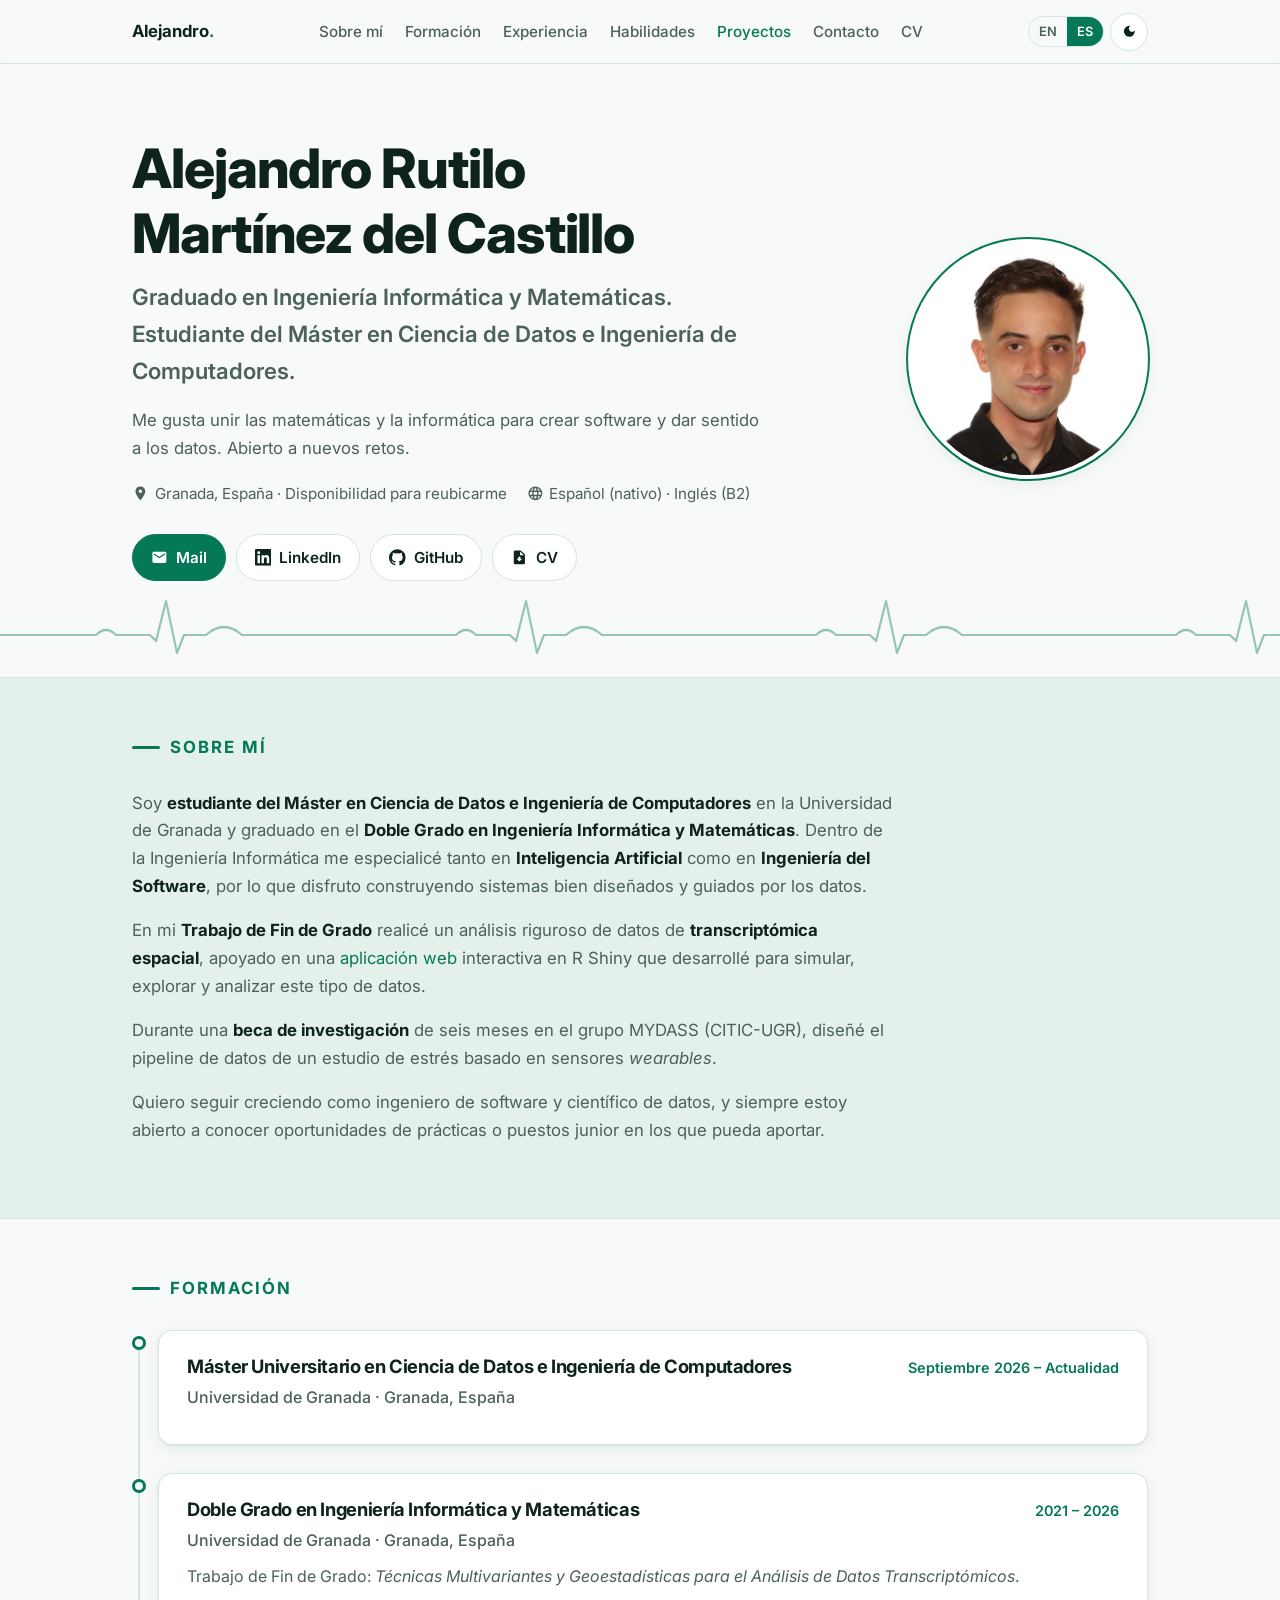
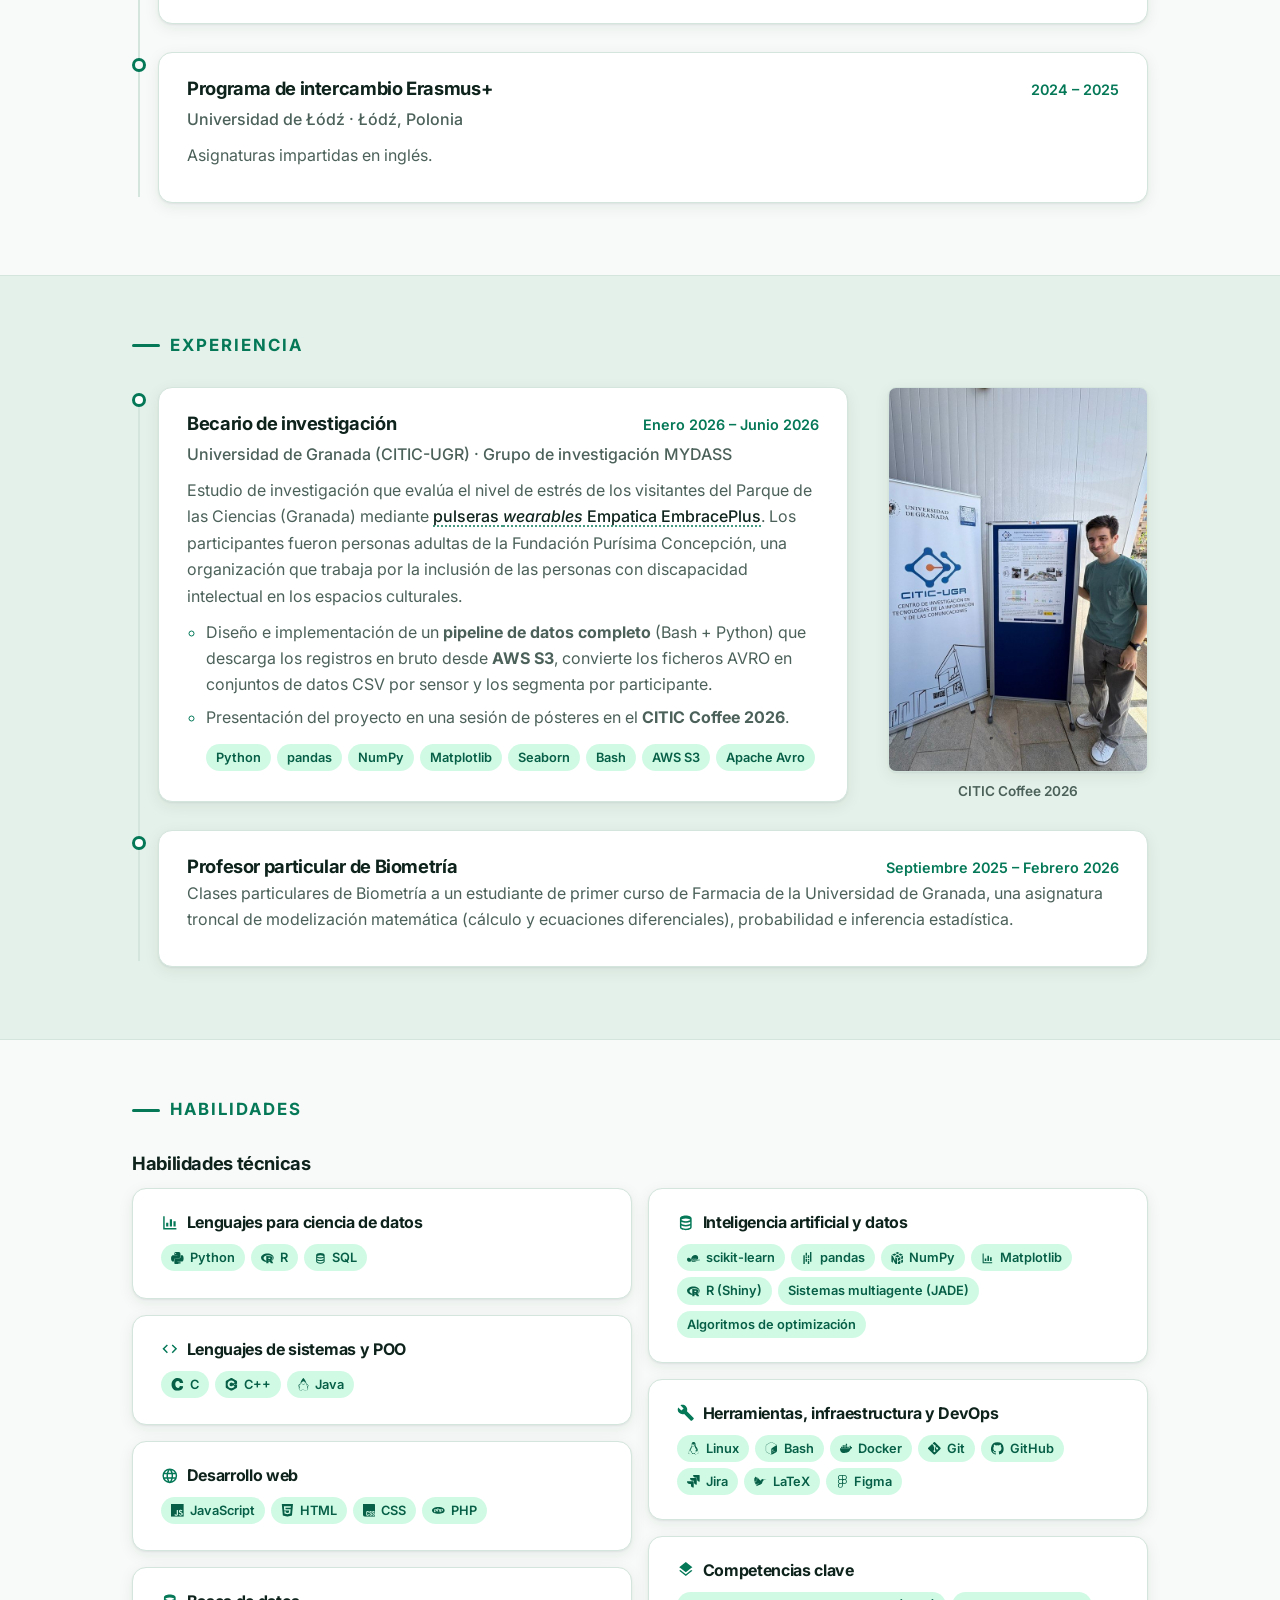
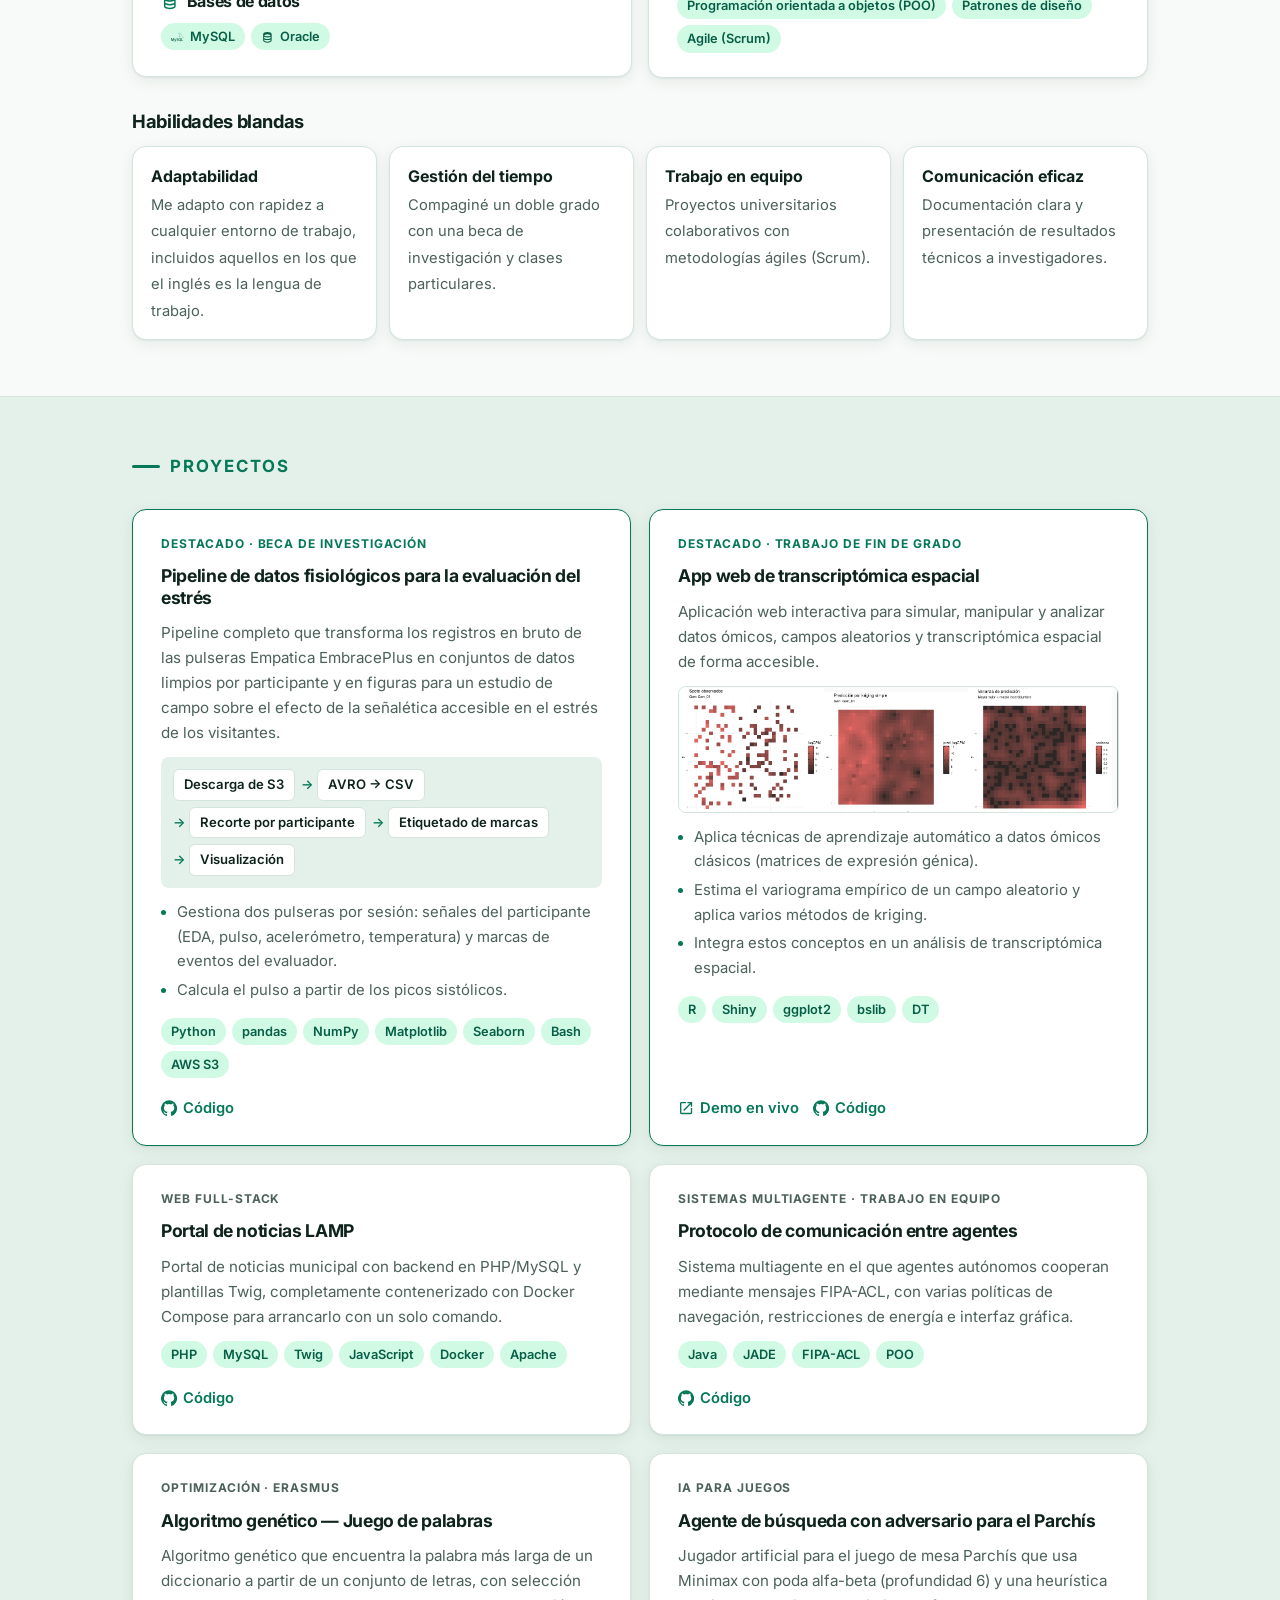
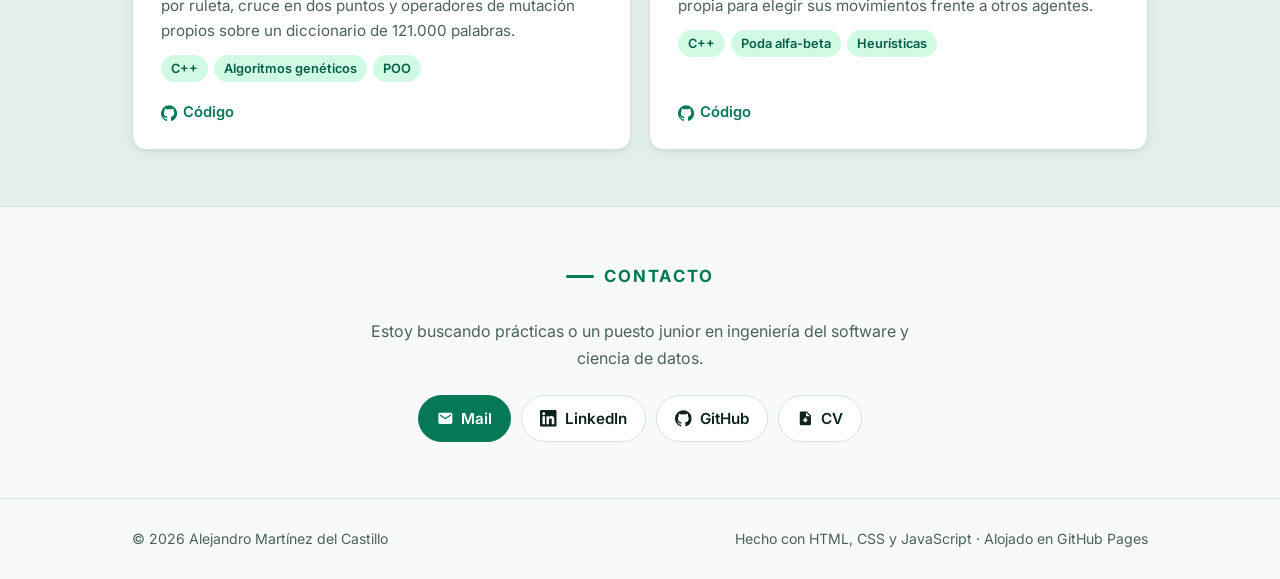
==== commit 584a5bd2: "Update CV" ====
--- a/es/index.html
+++ b/es/index.html
@@ -289,7 +289,6 @@
                 <li class="tag"><svg class="icon" aria-hidden="true"><use href="#i-c"/></svg>C</li>
                 <li class="tag"><svg class="icon" aria-hidden="true"><use href="#i-cplusplus"/></svg>C++</li>
                 <li class="tag"><svg class="icon" aria-hidden="true"><use href="#i-openjdk"/></svg>Java</li>
-                <li class="tag"><svg class="icon" aria-hidden="true"><use href="#i-ruby"/></svg>Ruby</li>
               </ul>
             </div>
             <div class="card">
